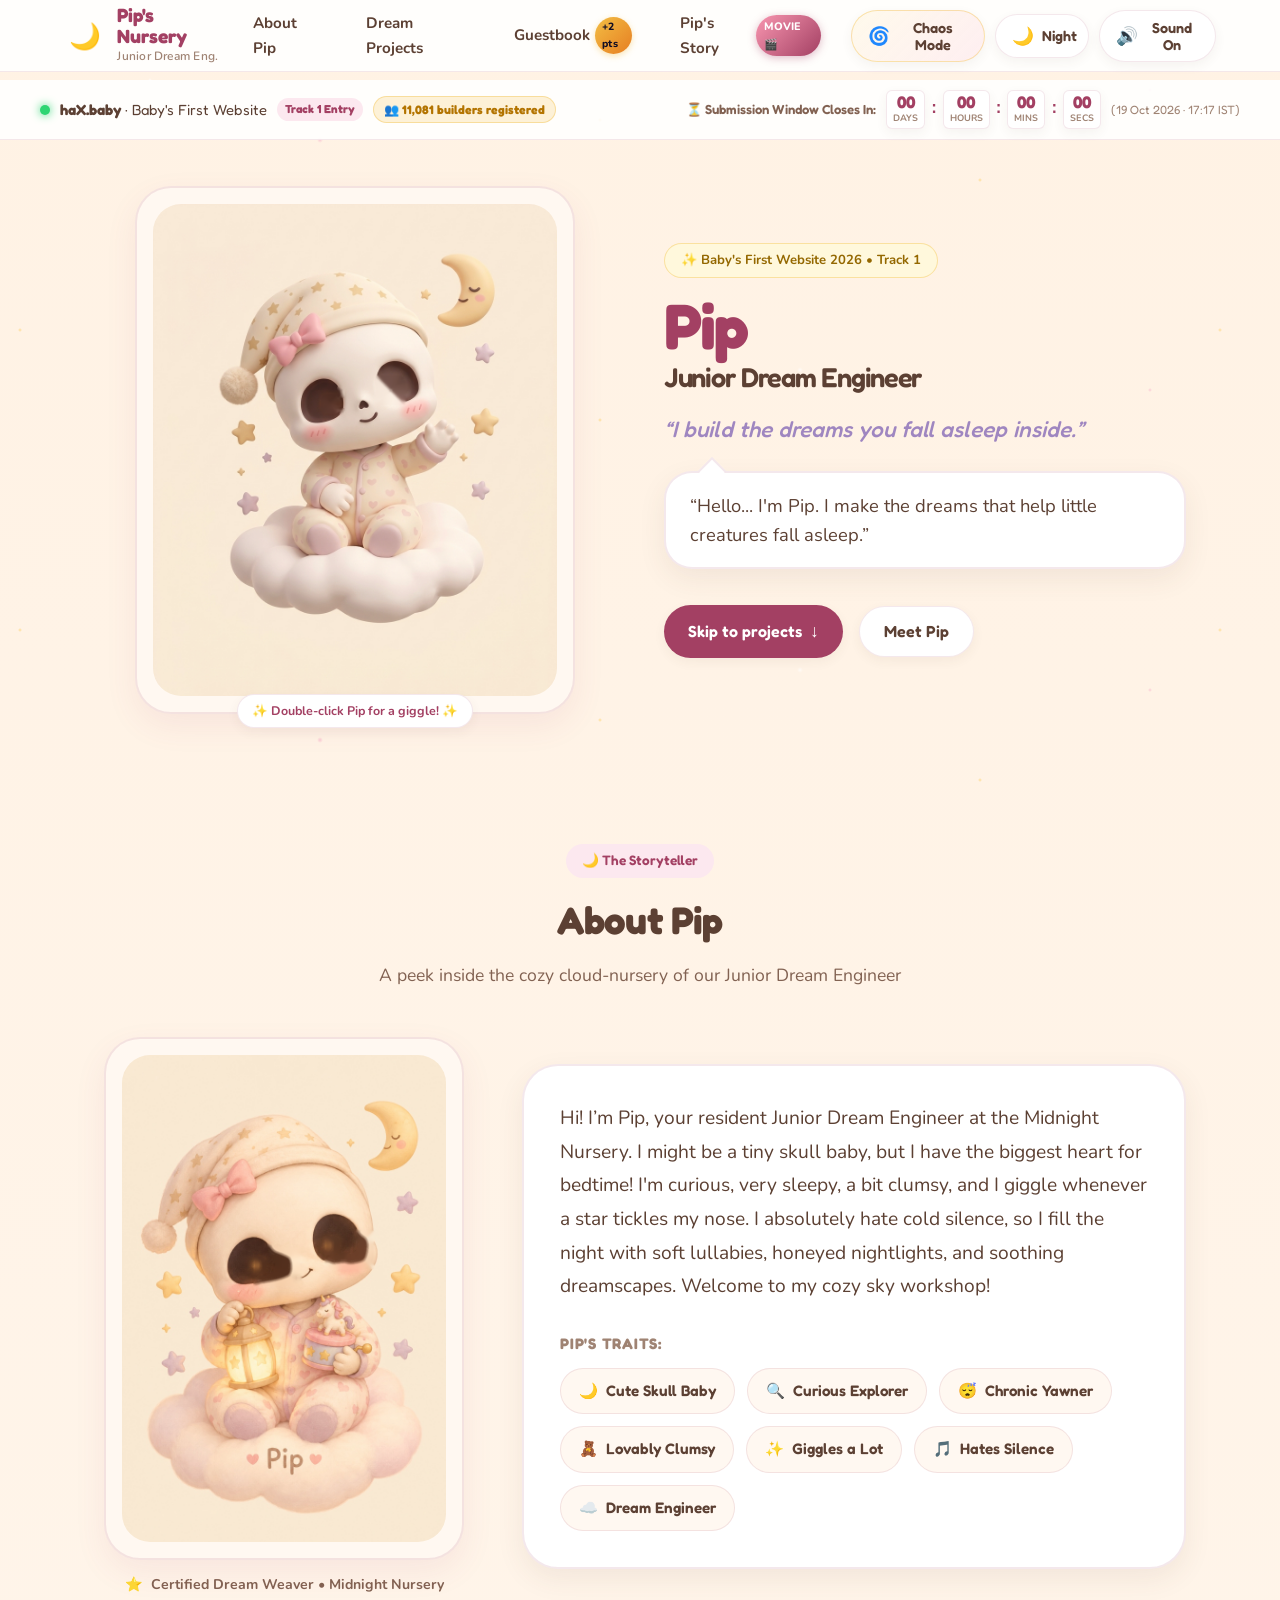
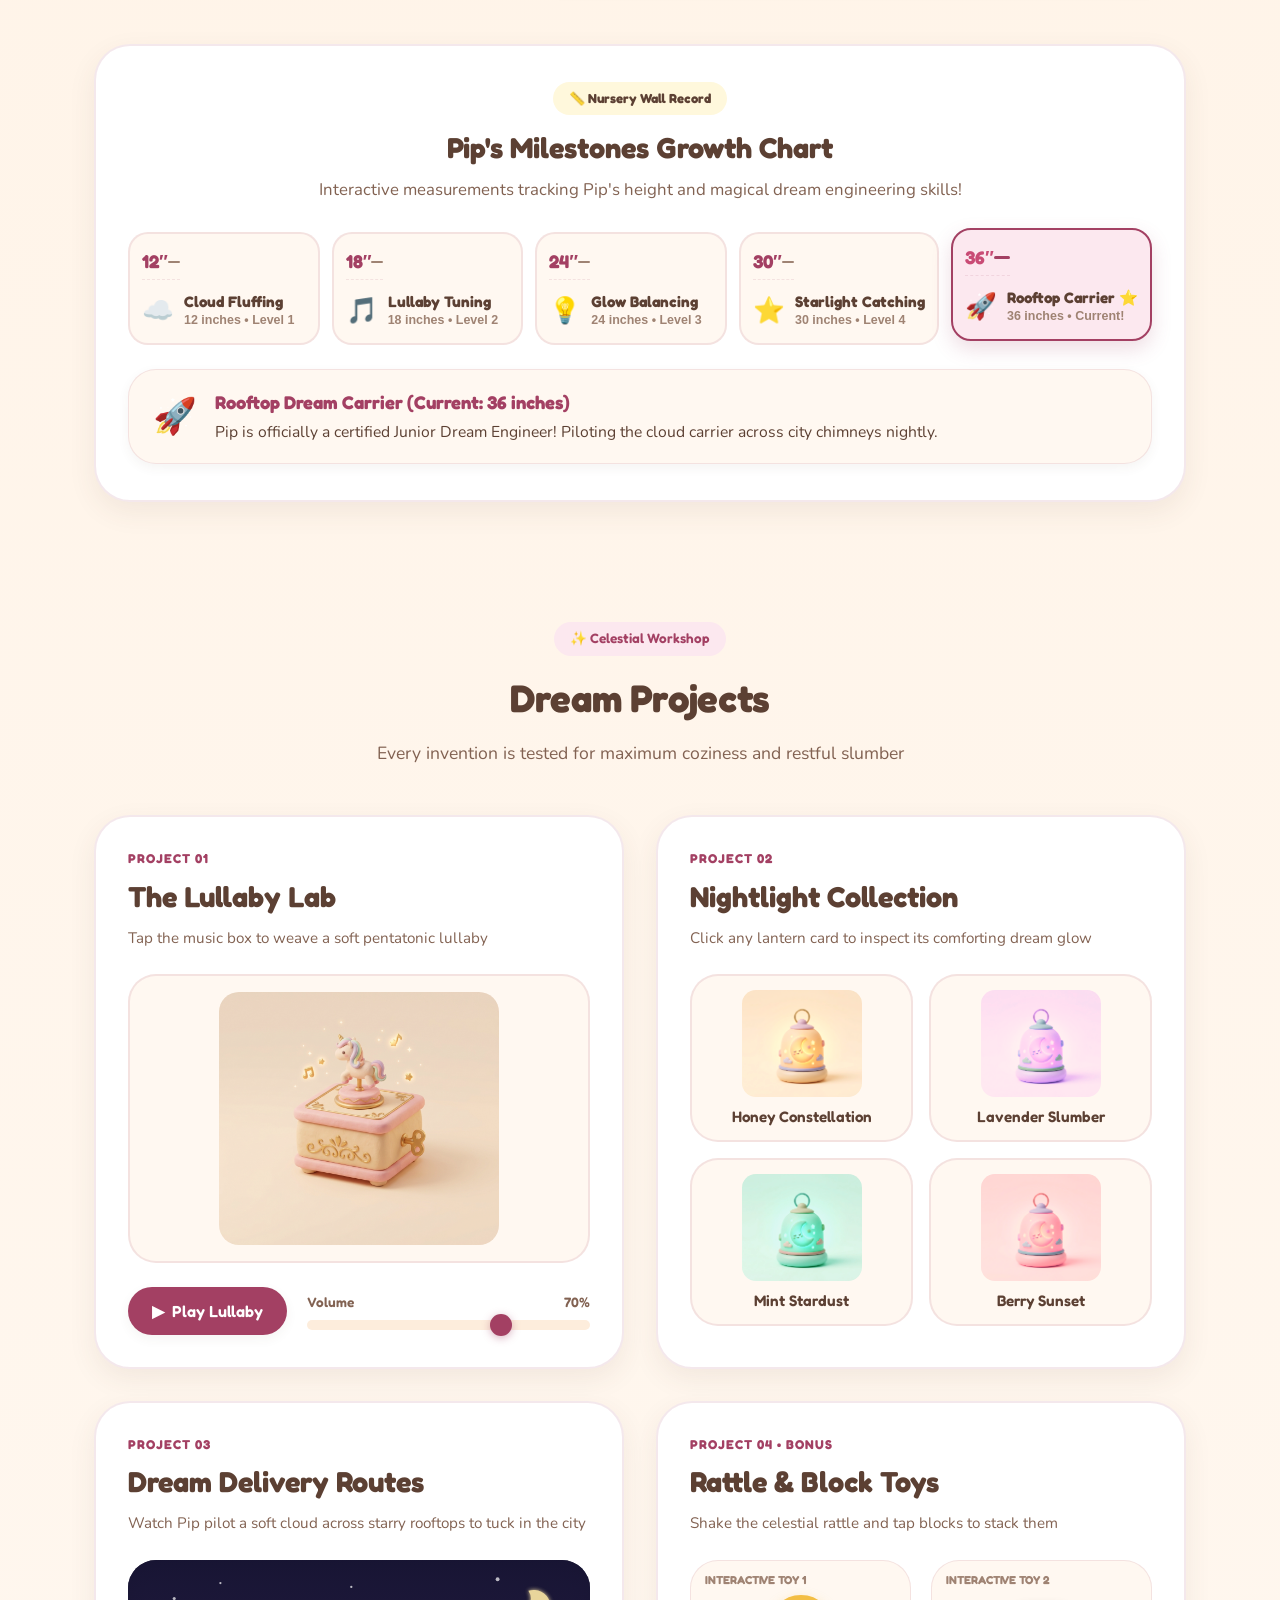
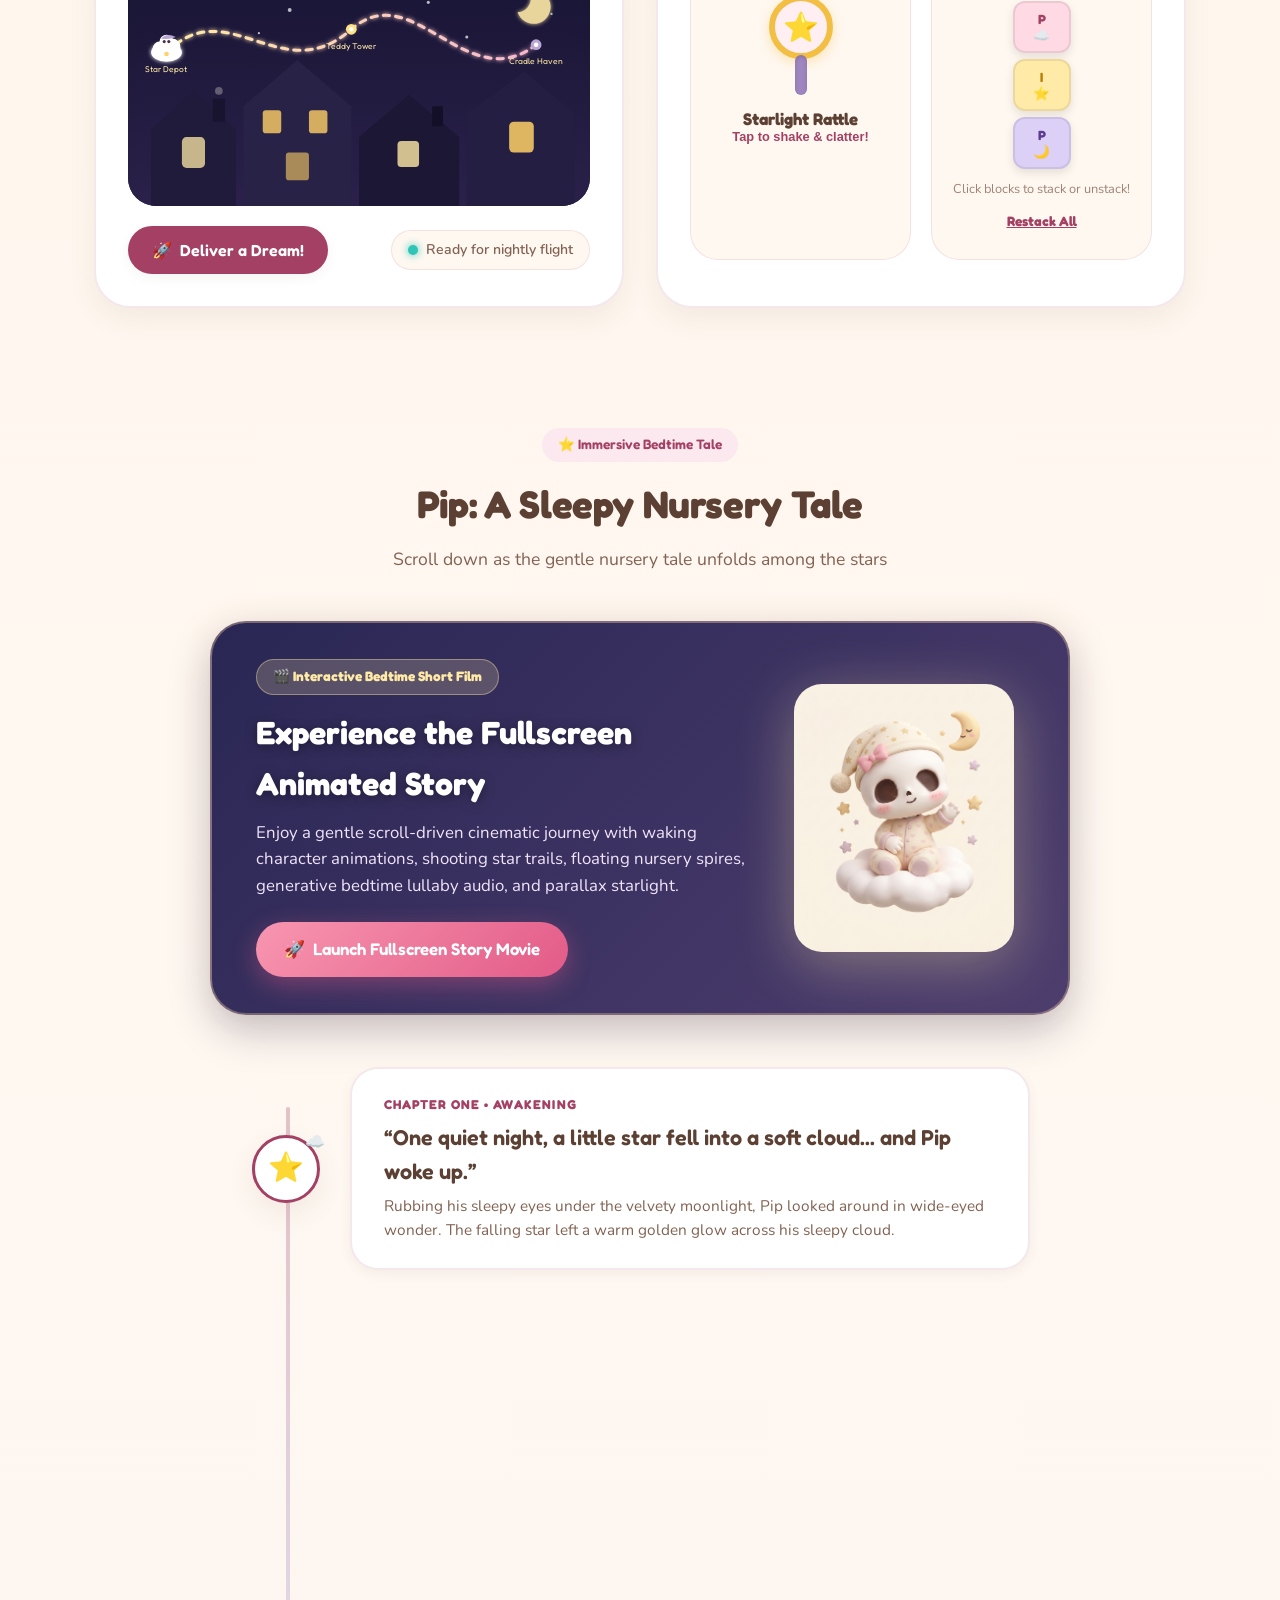
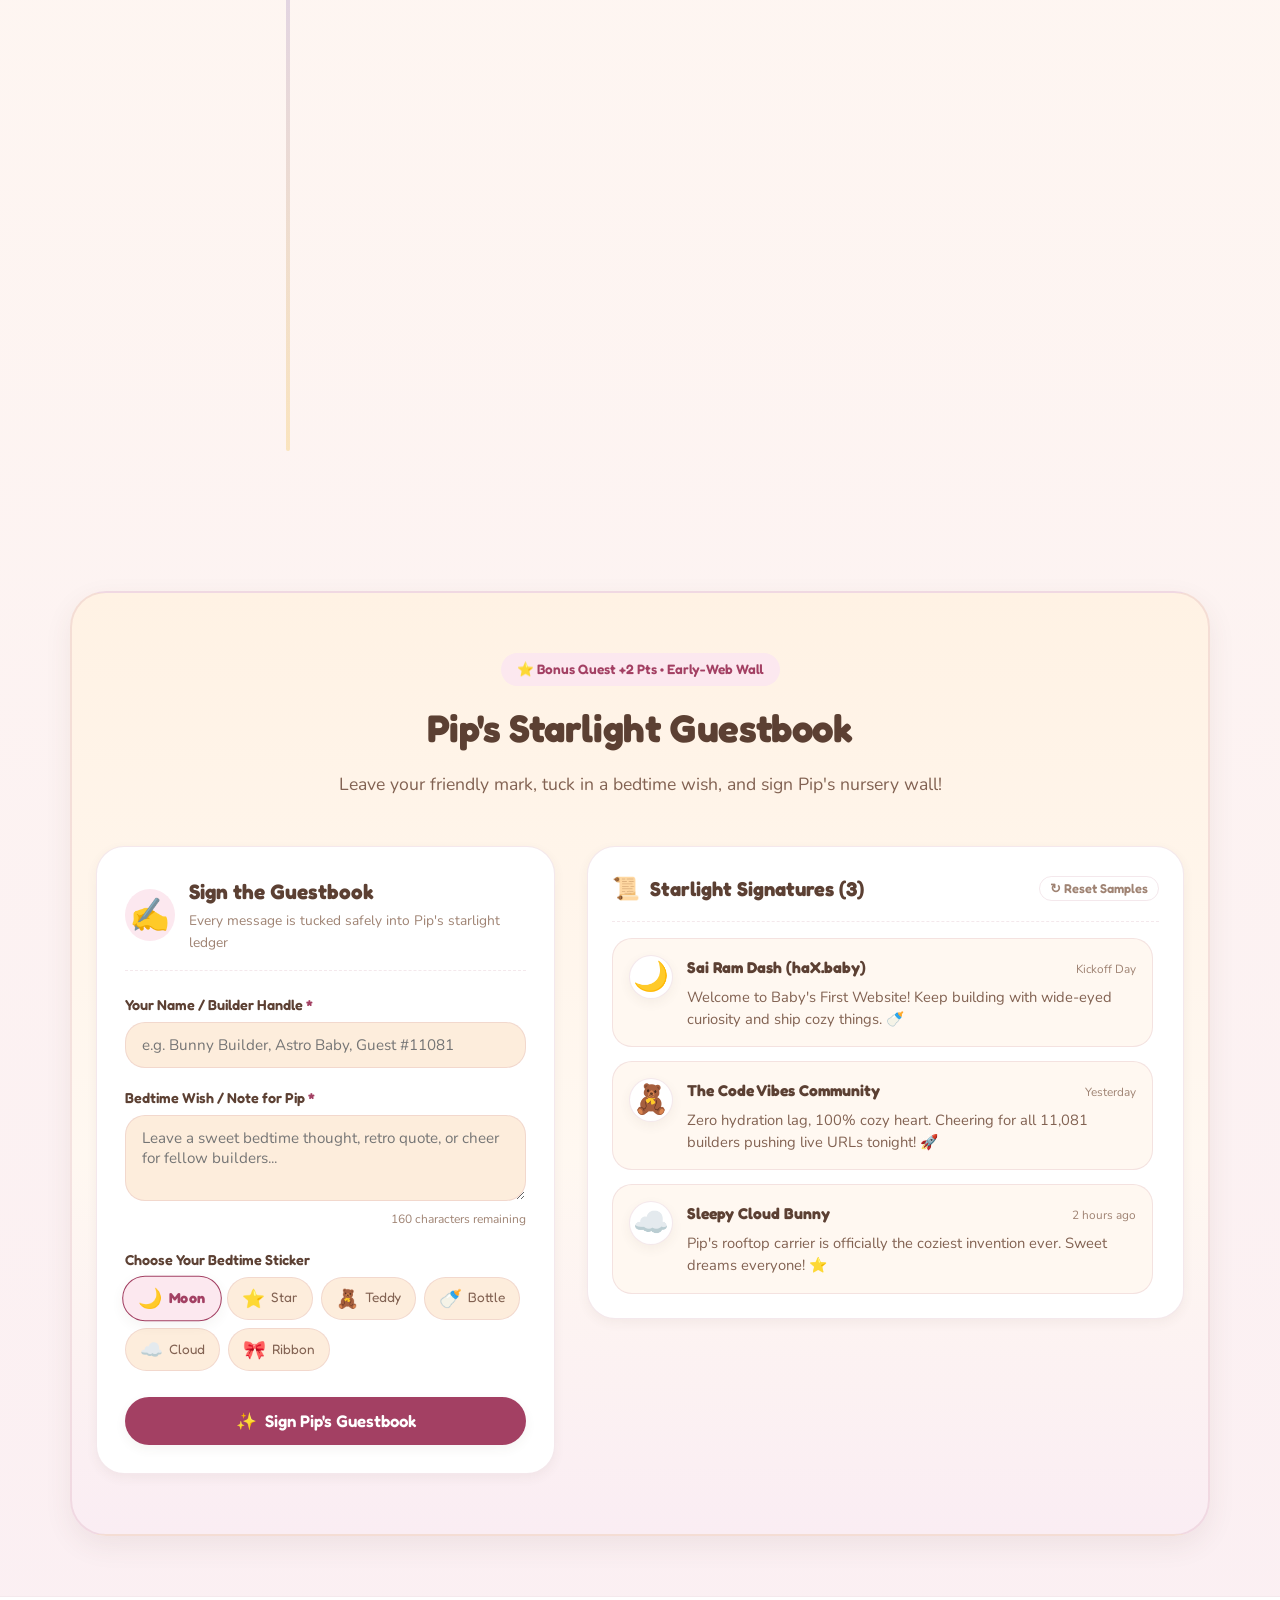
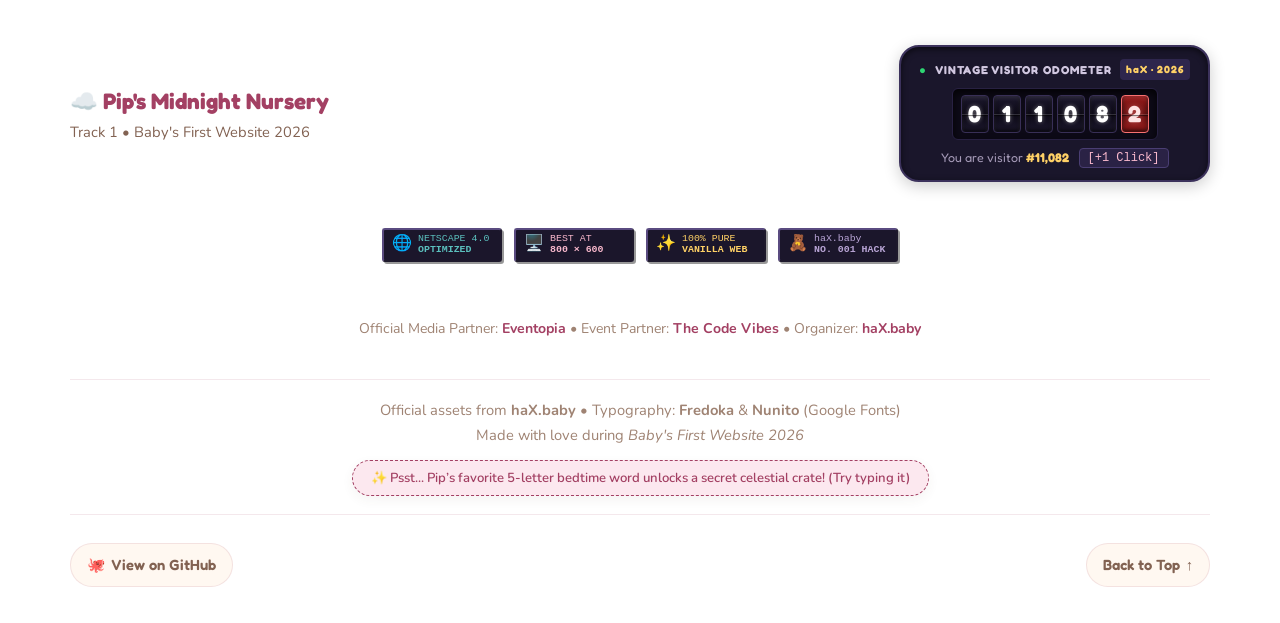
==== index.html @ b7ac62c0 "Initial release of Pip's Midnight Nursery - Track 1 Baby's First Website 2026" ====
<!DOCTYPE html>
<html lang="en">
<head>
  <meta charset="UTF-8" />
  <meta name="viewport" content="width=device-width, initial-scale=1.0" />
  <title>Pip's Midnight Nursery — Track 1 Baby's First Website 2026</title>
  <meta name="description" content="Welcome to Pip's Midnight Nursery! Pip is a cute skull baby Junior Dream Engineer who crafts lullabies, nightlights, and cozy bedtime dreams for little creatures." />
  
  <!-- Google Fonts: Fredoka for headings, Nunito for body -->
  <link rel="preconnect" href="https://fonts.googleapis.com" />
  <link rel="preconnect" href="https://fonts.gstatic.com" crossorigin />
  <link href="https://fonts.googleapis.com/css2?family=Fredoka:wght@400;500;600;700&family=Nunito:wght@400;600;700;800&display=swap" rel="stylesheet" />

  <!-- Main Stylesheet -->
  <link rel="stylesheet" href="style.css" />
</head>
<body class="day-mode">
  <!-- Interactive Sparkle Canvas (Cursor trail & Confetti) -->
  <canvas id="fx-canvas" class="fx-canvas" aria-hidden="true"></canvas>

  <!-- Background Ambient Stars Layer -->
  <div class="ambient-stars" id="ambient-stars" aria-hidden="true"></div>

  <!-- FIXED TOP BAR -->
  <header class="top-nav" id="top-nav">
    <div class="nav-container">
      <!-- Logo with Secret Moon Easter Egg Trigger -->
      <a href="#hero" class="nav-brand" aria-label="Pip's Midnight Nursery, back to top">
        <button type="button" class="secret-moon-btn" id="easter-egg-moon" aria-label="Sleepy crescent moon logo (click me!)" title="Pip's Sleepy Moon">
          🌙
        </button>
        <div class="brand-text-wrap">
          <span class="brand-title">Pip's Nursery</span>
          <span class="brand-badge">Junior Dream Eng.</span>
        </div>
      </a>

      <!-- Navigation Links -->
      <nav class="nav-links" aria-label="Main Navigation">
        <a href="#about" class="nav-link">About Pip</a>
        <a href="#projects" class="nav-link">Dream Projects</a>
        <a href="#guestbook" class="nav-link">Guestbook <span class="nav-bonus-badge">+2 pts</span></a>
        <a href="story.html" class="nav-link story-nav-link" title="Watch Pip's Fullscreen Story Movie">Pip's Story <span class="nav-story-badge">Movie 🎬</span></a>
      </nav>

      <!-- Action Controls -->
      <div class="nav-controls">
        <!-- 90s Retro Chaos Mode Toggle (+5 pts) -->
        <button id="chaos-toggle" class="control-btn chaos-btn" aria-label="Toggle retro chaos mode" title="Toggle 90s Retro Chaos Mode (+5 bonus pts)">
          <span class="control-icon" id="chaos-icon">🌀</span>
          <span class="control-label" id="chaos-label">Chaos Mode</span>
        </button>

        <!-- Day / Night Toggle Button -->
        <button id="theme-toggle" class="control-btn" aria-label="Toggle night mode" title="Switch Day or Night theme">
          <span class="control-icon" id="theme-icon">🌙</span>
          <span class="control-label" id="theme-label">Night</span>
        </button>

        <!-- Sound / Mute Toggle Button -->
        <button id="sound-toggle" class="control-btn" aria-label="Toggle sound and lullaby" title="Turn sound on or mute">
          <span class="control-icon" id="sound-icon">🔊</span>
          <span class="control-label" id="sound-label">Sound On</span>
        </button>
      </div>
    </div>
  </header>

  <main id="main-content">
    <!-- ==============================================
         HACKATHON LIVE BANNER & REAL-TIME COUNTDOWN
         Official Brief: Closes 19 Oct 2026 @ 17:17 IST
         ============================================== -->
    <aside class="hackathon-status-bar" id="hackathon-status-bar" aria-label="Baby's First Website Hackathon Countdown">
      <div class="hackathon-status-inner">
        <div class="hackathon-meta-group">
          <span class="live-pulse-dot" aria-hidden="true"></span>
          <span class="hackathon-event-name"><strong>haX.baby</strong> · Baby's First Website</span>
          <span class="hackathon-track-pill">Track 1 Entry</span>
          <span class="hackathon-stat-badge" title="Official hackathon registration count">
            👥 <strong>11,081</strong> builders registered
          </span>
        </div>

        <div class="hackathon-countdown-group">
          <span class="countdown-heading">⏳ Submission Window Closes In:</span>
          <div class="countdown-timer" id="countdown-timer" aria-live="polite">
            <div class="time-block"><span class="time-num" id="cd-days">00</span><span class="time-lbl">Days</span></div>
            <span class="time-sep">:</span>
            <div class="time-block"><span class="time-num" id="cd-hours">00</span><span class="time-lbl">Hours</span></div>
            <span class="time-sep">:</span>
            <div class="time-block"><span class="time-num" id="cd-mins">00</span><span class="time-lbl">Mins</span></div>
            <span class="time-sep">:</span>
            <div class="time-block"><span class="time-num" id="cd-secs">00</span><span class="time-lbl">Secs</span></div>
          </div>
          <span class="countdown-target">(19 Oct 2026 · 17:17 IST)</span>
        </div>
      </div>
    </aside>

    <!-- Retro Chaos Marquee Ribbon (Activated in Chaos Mode) -->
    <div class="chaos-marquee-strip" id="chaos-marquee-strip" aria-hidden="true">
      <div class="marquee-track">
        <span>★ 90s CHAOS MODE ACTIVATED ★ BABY'S FIRST WEBSITE HACKATHON ★ 11,081 BUILDERS STRONG ★ ZERO DEPENDENCIES ★ BEST VIEWED AT 800x600 IN NETSCAPE NAVIGATOR ★ PIP SAYS: MAKE THE WEB A LITTLE MORE YOU! ★ CLICK CHAOS TO EXIT ★</span>
        <span>★ 90s CHAOS MODE ACTIVATED ★ BABY'S FIRST WEBSITE HACKATHON ★ 11,081 BUILDERS STRONG ★ ZERO DEPENDENCIES ★ BEST VIEWED AT 800x600 IN NETSCAPE NAVIGATOR ★ PIP SAYS: MAKE THE WEB A LITTLE MORE YOU! ★ CLICK CHAOS TO EXIT ★</span>
      </div>
    </div>
    <!-- ==============================================
         1. HERO SECTION
         ============================================== -->
    <section class="section hero-section" id="hero" aria-labelledby="hero-title">
      <div class="hero-container">
        <!-- Pip Floating Cloud Avatar Container -->
        <div class="hero-avatar-wrapper">
          <div class="pip-hero-card" id="pip-hero-card" tabindex="0" role="button" aria-label="Pip on a cloud. Double click for a cute giggle!">
            <div class="pip-glow-aura" aria-hidden="true"></div>
            <!-- Main Hero Image -->
            <img 
              src="assets/pip_avatar_cloud.png" 
              alt="Pip, the cute canon skull baby Junior Dream Engineer wearing a starry nightcap with pink bow, waving atop a fluffy cloud" 
              class="pip-avatar-img" 
              id="pip-avatar-img"
              width="460"
              height="460"
            />
            
            <!-- Double-Click Confetti Hint Tooltip -->
            <div class="pip-hint-badge" aria-hidden="true">✨ Double-click Pip for a giggle! ✨</div>
          </div>
        </div>

        <!-- Hero Text & Narration -->
        <div class="hero-text-content">
          <div class="hero-eyebrow">
            <span class="pill-tag">✨ Baby's First Website 2026 • Track 1</span>
          </div>

          <h1 class="hero-title" id="hero-title">
            Pip
            <span class="hero-subtitle">Junior Dream Engineer</span>
          </h1>

          <p class="hero-tagline">“I build the dreams you fall asleep inside.”</p>

          <!-- Dynamic Speech Bubble (Changes with day/night mode) -->
          <div class="speech-bubble" id="pip-speech-bubble" role="status" aria-live="polite">
            <div class="speech-bubble-tail" aria-hidden="true"></div>
            <p id="pip-speech-text">“Hello... I'm Pip. I make the dreams that help little creatures fall asleep.”</p>
          </div>

          <!-- Quick Navigation Link -->
          <div class="hero-cta-group">
            <a href="#projects" class="btn btn-primary skip-to-projects" id="skip-to-projects-btn">
              <span>Skip to projects</span>
              <span class="btn-arrow" aria-hidden="true">↓</span>
            </a>
            <a href="#about" class="btn btn-secondary">
              <span>Meet Pip</span>
            </a>
          </div>
        </div>
      </div>
    </section>

    <!-- ==============================================
         2. ABOUT PIP SECTION
         ============================================== -->
    <section class="section about-section" id="about" aria-labelledby="about-title">
      <div class="section-header">
        <span class="section-badge">🌙 The Storyteller</span>
        <h2 class="section-title" id="about-title">About Pip</h2>
        <p class="section-subtitle">A peek inside the cozy cloud-nursery of our Junior Dream Engineer</p>
      </div>

      <div class="about-grid">
        <!-- Portrait on the Left -->
        <div class="about-portrait-card">
          <div class="portrait-frame">
            <img 
              src="assets/pip_portrait.png" 
              alt="Official studio character portrait of Pip holding the glowing nightlight lantern and unicorn music box atop a cloud" 
              class="pip-portrait-img" 
              loading="lazy" 
              width="360"
              height="360"
            />
            <div class="portrait-glow" aria-hidden="true"></div>
          </div>
          <div class="portrait-caption">
            <span class="caption-icon">⭐</span>
            <span class="caption-text">Certified Dream Weaver • Midnight Nursery</span>
          </div>
        </div>

        <!-- Bio on the Right (Strictly under 100 words) -->
        <div class="about-bio-card">
          <div class="bio-text-wrap">
            <p class="bio-paragraph">
              Hi! I’m Pip, your resident Junior Dream Engineer at the Midnight Nursery. 
              I might be a tiny skull baby, but I have the biggest heart for bedtime! 
              I'm curious, very sleepy, a bit clumsy, and I giggle whenever a star tickles my nose. 
              I absolutely hate cold silence, so I fill the night with soft lullabies, 
              honeyed nightlights, and soothing dreamscapes. Welcome to my cozy sky workshop!
            </p>
          </div>

          <!-- Personality Chips with soft hover wiggle -->
          <div class="personality-chips-header">
            <span>Pip's Traits:</span>
          </div>
          <div class="personality-chips" role="list" aria-label="Pip's personality traits">
            <div class="personality-chip" role="listitem" tabindex="0">
              <span class="chip-emoji">🌙</span> Cute Skull Baby
            </div>
            <div class="personality-chip" role="listitem" tabindex="0">
              <span class="chip-emoji">🔍</span> Curious Explorer
            </div>
            <div class="personality-chip" role="listitem" tabindex="0">
              <span class="chip-emoji">😴</span> Chronic Yawner
            </div>
            <div class="personality-chip" role="listitem" tabindex="0">
              <span class="chip-emoji">🧸</span> Lovably Clumsy
            </div>
            <div class="personality-chip" role="listitem" tabindex="0">
              <span class="chip-emoji">✨</span> Giggles a Lot
            </div>
            <div class="personality-chip" role="listitem" tabindex="0">
              <span class="chip-emoji">🎵</span> Hates Silence
            </div>
            <div class="personality-chip" role="listitem" tabindex="0">
              <span class="chip-emoji">☁️</span> Dream Engineer
            </div>
          </div>
        </div>
      </div>

      <!-- Pip's Nursery Wall Growth Chart (Canon Showcase Project 6) -->
      <div class="growth-chart-card" id="growth-chart-card">
        <div class="growth-card-header">
          <span class="growth-badge">📏 Nursery Wall Record</span>
          <h3 class="growth-title">Pip's Milestones Growth Chart</h3>
          <p class="growth-subtitle">Interactive measurements tracking Pip's height and magical dream engineering skills!</p>
        </div>

        <div class="growth-ruler-container">
          <div class="growth-ruler-track" role="list" aria-label="Pip's height milestones">
            <!-- 12 in Milestone -->
            <button type="button" class="growth-milestone-btn" data-inch="12" data-icon="☁️" data-title="Cloud Fluffing 101 (12 inches)" data-desc="Learned how to knead evening stratus clouds into ultra-soft sleeping cushions without falling through." aria-label="12 inches milestone: Cloud Fluffing 101">
              <div class="milestone-notch">
                <span class="notch-mark">12″</span>
                <span class="notch-tick"></span>
              </div>
              <div class="milestone-content">
                <span class="milestone-icon">☁️</span>
                <div class="milestone-info">
                  <strong class="milestone-title">Cloud Fluffing</strong>
                  <span class="milestone-meta">12 inches • Level 1</span>
                </div>
              </div>
            </button>

            <!-- 18 in Milestone -->
            <button type="button" class="growth-milestone-btn" data-inch="18" data-icon="🎵" data-title="Lullaby Pitch Tuning (18 inches)" data-desc="Calibrated the pentatonic music box to soothe crying baby ghosts in under two minutes." aria-label="18 inches milestone: Lullaby Pitch Tuning">
              <div class="milestone-notch">
                <span class="notch-mark">18″</span>
                <span class="notch-tick"></span>
              </div>
              <div class="milestone-content">
                <span class="milestone-icon">🎵</span>
                <div class="milestone-info">
                  <strong class="milestone-title">Lullaby Tuning</strong>
                  <span class="milestone-meta">18 inches • Level 2</span>
                </div>
              </div>
            </button>

            <!-- 24 in Milestone -->
            <button type="button" class="growth-milestone-btn" data-inch="24" data-icon="💡" data-title="Porcelain Glow Balancing (24 inches)" data-desc="Formulated the soft 2700K amber moon-glow that wards off scary shadows while keeping eyelids heavy." aria-label="24 inches milestone: Porcelain Glow Balancing">
              <div class="milestone-notch">
                <span class="notch-mark">24″</span>
                <span class="notch-tick"></span>
              </div>
              <div class="milestone-content">
                <span class="milestone-icon">💡</span>
                <div class="milestone-info">
                  <strong class="milestone-title">Glow Balancing</strong>
                  <span class="milestone-meta">24 inches • Level 3</span>
                </div>
              </div>
            </button>

            <!-- 30 in Milestone -->
            <button type="button" class="growth-milestone-btn" data-inch="30" data-icon="⭐" data-title="Starlight Catching (30 inches)" data-desc="Mastered gently plucking drifting fallen stars from rooftops with a tiny fleece mitten." aria-label="30 inches milestone: Starlight Catching">
              <div class="milestone-notch">
                <span class="notch-mark">30″</span>
                <span class="notch-tick"></span>
              </div>
              <div class="milestone-content">
                <span class="milestone-icon">⭐</span>
                <div class="milestone-info">
                  <strong class="milestone-title">Starlight Catching</strong>
                  <span class="milestone-meta">30 inches • Level 4</span>
                </div>
              </div>
            </button>

            <!-- 36 in Milestone (Current Height) -->
            <button type="button" class="growth-milestone-btn active" data-inch="36" data-icon="🚀" data-title="Rooftop Dream Carrier (Current: 36 inches)" data-desc="Pip is officially a certified Junior Dream Engineer! Piloting the cloud carrier across city chimneys nightly." aria-label="36 inches milestone: Rooftop Dream Carrier (Current)">
              <div class="milestone-notch">
                <span class="notch-mark current">36″</span>
                <span class="notch-tick current"></span>
              </div>
              <div class="milestone-content current-content">
                <span class="milestone-icon">🚀</span>
                <div class="milestone-info">
                  <strong class="milestone-title">Rooftop Carrier ⭐</strong>
                  <span class="milestone-meta">36 inches • Current!</span>
                </div>
              </div>
            </button>
          </div>

          <!-- Dynamic Milestone Detail Bubble -->
          <div class="growth-detail-bubble" id="growth-detail-bubble" role="status" aria-live="polite">
            <span class="detail-icon" id="growth-detail-icon">🚀</span>
            <div class="detail-text-wrap">
              <h4 id="growth-detail-title">Rooftop Dream Carrier (Current: 36 inches)</h4>
              <p id="growth-detail-desc">Pip is officially a certified Junior Dream Engineer! Piloting the cloud carrier across city chimneys nightly.</p>
            </div>
          </div>
        </div>
      </div>
    </section>

    <!-- ==============================================
         3. PROJECTS SECTION (3 Required + 1 Bonus)
         ============================================== -->
    <section class="section projects-section" id="projects" aria-labelledby="projects-title">
      <div class="section-header">
        <span class="section-badge">✨ Celestial Workshop</span>
        <h2 class="section-title" id="projects-title">Dream Projects</h2>
        <p class="section-subtitle">Every invention is tested for maximum coziness and restful slumber</p>
      </div>

      <div class="projects-grid">
        <!-- PROJECT A: The Lullaby Lab -->
        <article class="project-card lullaby-card" id="project-lullaby">
          <div class="project-card-header">
            <span class="project-number">Project 01</span>
            <h3 class="project-card-title">The Lullaby Lab</h3>
            <p class="project-hint">Tap the music box to weave a soft pentatonic lullaby</p>
          </div>

          <!-- Lullaby Box Interactive Container -->
          <div class="lullaby-interactive-box" id="lullaby-interactive-box" tabindex="0" role="button" aria-label="Tap to play or pause the soft generative lullaby">
            <div class="lullaby-image-wrap">
              <img 
                src="assets/pip_lullaby_box.png" 
                alt="Pip's pastel lullaby music box featuring a miniature pastel unicorn on top, golden notes, and wind-up key" 
                class="lullaby-box-img" 
                loading="lazy" 
                width="340"
                height="340"
              />
              <div class="lullaby-pulse-ring" id="lullaby-pulse-ring" aria-hidden="true"></div>
            </div>
            <!-- Floating Music Notes Container -->
            <div class="music-notes-container" id="music-notes-container" aria-hidden="true"></div>
          </div>

          <!-- Controls Bar -->
          <div class="lullaby-controls">
            <button id="lullaby-toggle-btn" class="btn btn-primary lullaby-btn" aria-label="Play lullaby">
              <span class="btn-icon" id="lullaby-btn-icon">▶</span>
              <span id="lullaby-btn-text">Play Lullaby</span>
            </button>

            <!-- Volume Slider -->
            <div class="volume-slider-wrap">
              <label for="lullaby-volume-slider" class="volume-label">
                <span>Volume</span>
                <span id="lullaby-volume-display">70%</span>
              </label>
              <input 
                type="range" 
                id="lullaby-volume-slider" 
                class="custom-slider" 
                min="0" 
                max="1" 
                step="0.05" 
                value="0.7" 
                aria-label="Lullaby volume slider" 
              />
            </div>
          </div>
        </article>

        <!-- PROJECT B: Nightlight Collection -->
        <article class="project-card nightlight-card" id="project-nightlights">
          <div class="project-card-header">
            <span class="project-number">Project 02</span>
            <h3 class="project-card-title">Nightlight Collection</h3>
            <p class="project-hint">Click any lantern card to inspect its comforting dream glow</p>
          </div>

          <!-- 4 Lantern Variations -->
          <div class="lanterns-grid" role="list" aria-label="Four nightlight lantern color variants">
            <!-- Lantern 1: Honey Constellation -->
            <button 
              type="button" 
              class="lantern-item-btn lantern-honey" 
              data-name="Honey Constellation" 
              data-desc="Brimming with sweet stardust warmth, this golden lantern keeps nighttime shadows soft and friendly with pure honeyed tranquility."
              data-mood="Warm Golden Amber • Comforting & Safe"
              data-filter="honey"
              aria-label="Inspect Honey Constellation lantern"
            >
              <div class="lantern-img-frame">
                <img 
                  src="assets/pip_dream_lantern.png" 
                  alt="Honey Constellation glowing bedside nightlight lantern" 
                  class="lantern-preview-img filter-honey" 
                  loading="lazy" 
                  width="180" 
                  height="180" 
                />
              </div>
              <span class="lantern-name">Honey Constellation</span>
            </button>

            <!-- Lantern 2: Lavender Slumber -->
            <button 
              type="button" 
              class="lantern-item-btn lantern-lavender" 
              data-name="Lavender Slumber" 
              data-desc="Infused with twilight lavender petals and velvet night mist. Scientifically formulated by Pip for deep, peaceful REM dream cycles."
              data-mood="Twilight Violet • Deep Sleep & Tranquil Rest"
              data-filter="lavender"
              aria-label="Inspect Lavender Slumber lantern"
            >
              <div class="lantern-img-frame">
                <img 
                  src="assets/pip_dream_lantern.png" 
                  alt="Lavender Slumber glowing bedside nightlight lantern" 
                  class="lantern-preview-img filter-lavender" 
                  loading="lazy" 
                  width="180" 
                  height="180" 
                />
              </div>
              <span class="lantern-name">Lavender Slumber</span>
            </button>

            <!-- Lantern 3: Mint Stardust -->
            <button 
              type="button" 
              class="lantern-item-btn lantern-mint" 
              data-name="Mint Stardust" 
              data-desc="Gently cooling aurora starlight that eases restless minds, quietens spinning bedtime thoughts, and cools warm foreheads."
              data-mood="Calming Aurora Mint • Eases Busy Minds"
              data-filter="mint"
              aria-label="Inspect Mint Stardust lantern"
            >
              <div class="lantern-img-frame">
                <img 
                  src="assets/pip_dream_lantern.png" 
                  alt="Mint Stardust glowing bedside nightlight lantern" 
                  class="lantern-preview-img filter-mint" 
                  loading="lazy" 
                  width="180" 
                  height="180" 
                />
              </div>
              <span class="lantern-name">Mint Stardust</span>
            </button>

            <!-- Lantern 4: Berry Sunset -->
            <button 
              type="button" 
              class="lantern-item-btn lantern-berry" 
              data-name="Berry Sunset" 
              data-desc="A soothing dusk glow reminiscent of raspberry twilight skies, wrapping bedtime creatures in a warm, protective bedtime hug."
              data-mood="Raspberry Twilight • Cozy Protective Aura"
              data-filter="berry"
              aria-label="Inspect Berry Sunset lantern"
            >
              <div class="lantern-img-frame">
                <img 
                  src="assets/pip_dream_lantern.png" 
                  alt="Berry Sunset glowing bedside nightlight lantern" 
                  class="lantern-preview-img filter-berry" 
                  loading="lazy" 
                  width="180" 
                  height="180" 
                />
              </div>
              <span class="lantern-name">Berry Sunset</span>
            </button>
          </div>
        </article>

        <!-- PROJECT C: Dream Delivery Routes -->
        <article class="project-card routes-card" id="project-routes">
          <div class="project-card-header">
            <span class="project-number">Project 03</span>
            <h3 class="project-card-title">Dream Delivery Routes</h3>
            <p class="project-hint">Watch Pip pilot a soft cloud across starry rooftops to tuck in the city</p>
          </div>

          <!-- Illustrated Rooftop SVG Map -->
          <div class="rooftop-map-container" id="rooftop-map-container">
            <svg 
              class="rooftop-svg" 
              viewBox="0 0 600 320" 
              preserveAspectRatio="xMidYMid meet" 
              aria-label="Illustrated nighttime rooftop map showing Pip's cloud flight route" 
              role="img"
            >
              <defs>
                <linearGradient id="skyGrad" x1="0%" y1="0%" x2="0%" y2="100%">
                  <stop offset="0%" stop-color="#181534" stop-opacity="0.8" />
                  <stop offset="100%" stop-color="#2d224d" stop-opacity="0.9" />
                </linearGradient>

                <linearGradient id="cloudGlow" x1="0%" y1="0%" x2="100%" y2="0%">
                  <stop offset="0%" stop-color="#ffeaa7" />
                  <stop offset="100%" stop-color="#f8b8cc" />
                </linearGradient>

                <filter id="glowFilter" x="-20%" y="-20%" width="140%" height="140%">
                  <feGaussianBlur stdDeviation="3" result="blur" />
                  <feComposite in="SourceGraphic" in2="blur" operator="over" />
                </filter>
              </defs>

              <!-- Starry Map Sky -->
              <rect width="600" height="320" rx="20" fill="url(#skyGrad)" class="svg-sky-bg" />

              <!-- Distant Stars & Constellations -->
              <g class="svg-stars" fill="#ffffff" opacity="0.7">
                <circle cx="60" cy="50" r="2" />
                <circle cx="120" cy="30" r="1.5" />
                <circle cx="210" cy="65" r="2.5" />
                <circle cx="290" cy="35" r="1.5" />
                <circle cx="390" cy="55" r="2" />
                <circle cx="480" cy="25" r="2.5" />
                <circle cx="550" cy="70" r="1.5" />
                <circle cx="170" cy="95" r="1.5" />
                <circle cx="440" cy="100" r="2" />
              </g>

              <!-- Moon in SVG -->
              <path d="M 520 40 A 22 22 0 1 1 506 68 A 18 18 0 0 0 520 40 Z" fill="#ffeaa7" filter="url(#glowFilter)" opacity="0.9" />

              <!-- Rooftops Silhouette -->
              <!-- House 1 -->
              <polygon points="30,320 30,220 85,170 140,220 140,320" fill="#201b3b" />
              <rect x="70" y="230" width="30" height="40" rx="6" fill="#ffeaa7" opacity="0.75" class="cozy-window" />
              <!-- Chimney 1 -->
              <rect x="110" y="180" width="16" height="30" fill="#18132f" />
              <circle cx="118" cy="170" r="5" fill="#fbf4e8" opacity="0.3" class="chimney-puff" />

              <!-- House 2 (Tall apartment) -->
              <polygon points="150,320 150,190 220,130 290,190 290,320" fill="#282247" />
              <rect x="175" y="195" width="24" height="30" rx="4" fill="#ffd166" opacity="0.8" class="cozy-window" />
              <rect x="235" y="195" width="24" height="30" rx="4" fill="#ffd166" opacity="0.8" class="cozy-window" />
              <rect x="205" y="250" width="30" height="36" rx="4" fill="#ffd166" opacity="0.6" class="cozy-window" />

              <!-- House 3 (Cottage) -->
              <polygon points="300,320 300,230 365,175 430,230 430,320" fill="#1c1735" />
              <rect x="350" y="235" width="28" height="34" rx="5" fill="#ffeaa7" opacity="0.8" class="cozy-window" />
              <rect x="395" y="190" width="14" height="26" fill="#140f28" />

              <!-- House 4 -->
              <polygon points="440,320 440,200 515,145 580,200 580,320" fill="#241e42" />
              <rect x="495" y="210" width="32" height="40" rx="6" fill="#ffd166" opacity="0.85" class="cozy-window" />

              <!-- Glowing Dashed Delivery Path -->
              <path 
                id="dream-flight-path" 
                class="dream-flight-path" 
                d="M 50 120 C 130 40, 200 170, 290 90 C 370 20, 440 180, 530 110" 
                fill="none" 
                stroke="url(#cloudGlow)" 
                stroke-width="4" 
                stroke-dasharray="8 8" 
                stroke-linecap="round"
                filter="url(#glowFilter)"
              />

              <!-- Waypoint Stations -->
              <g class="route-stations" fill="#ffffff">
                <!-- Station 1 -->
                <circle cx="50" cy="120" r="7" fill="#f8b8cc" />
                <circle cx="50" cy="120" r="3" fill="#ffffff" />
                <text x="50" y="145" text-anchor="middle" font-size="11" fill="#ffeaa7" font-family="'Fredoka', sans-serif">Star Depot</text>

                <!-- Station 2 -->
                <circle cx="290" cy="90" r="7" fill="#ffe082" />
                <circle cx="290" cy="90" r="3" fill="#ffffff" />
                <text x="290" y="115" text-anchor="middle" font-size="11" fill="#ffeaa7" font-family="'Fredoka', sans-serif">Teddy Tower</text>

                <!-- Station 3 -->
                <circle cx="530" cy="110" r="7" fill="#b9a5d6" />
                <circle cx="530" cy="110" r="3" fill="#ffffff" />
                <text x="530" y="135" text-anchor="middle" font-size="11" fill="#ffeaa7" font-family="'Fredoka', sans-serif">Cradle Haven</text>
              </g>

              <!-- Animated Pip Cloud Marker Carrier -->
              <g id="pip-cloud-carrier" class="pip-cloud-carrier" transform="translate(50, 120)">
                <!-- Little dream cloud -->
                <ellipse cx="0" cy="0" rx="20" ry="12" fill="#ffffff" filter="url(#glowFilter)" />
                <circle cx="-9" cy="-5" r="9" fill="#ffffff" />
                <circle cx="7" cy="-7" r="11" fill="#ffffff" />
                <!-- Mini Pip Chibi Head -->
                <circle cx="0" cy="-14" r="9" fill="#fffdfa" />
                <circle cx="-3" cy="-14" r="2" fill="#44334a" />
                <circle cx="3" cy="-14" r="2" fill="#44334a" />
                <!-- Mini Pajama Cap -->
                <path d="M -7 -18 Q 0 -26 12 -20 Q 3 -16 -7 -18 Z" fill="#b9a5d6" />
                <!-- Sparkling Delivery Dream Spark -->
                <circle cx="0" cy="2" r="3" fill="#ffd166" class="carrier-spark" />
              </g>
            </svg>
          </div>

          <!-- Delivery Controls & Status -->
          <div class="routes-actions-bar">
            <button id="deliver-dream-btn" class="btn btn-primary deliver-btn" aria-label="Dispatch Pip along the dream route">
              <span class="btn-icon">🚀</span>
              <span id="deliver-btn-label">Deliver a Dream!</span>
            </button>
            <div class="delivery-status-pill" role="status">
              <span class="status-dot"></span>
              <span id="delivery-status-text">Ready for nightly flight</span>
            </div>
          </div>
        </article>

        <!-- PROJECT D (BONUS): Rattle & Block Toys -->
        <article class="project-card toys-card" id="project-toys">
          <div class="project-card-header">
            <span class="project-number">Project 04 • Bonus</span>
            <h3 class="project-card-title">Rattle & Block Toys</h3>
            <p class="project-hint">Shake the celestial rattle and tap blocks to stack them</p>
          </div>

          <div class="toys-workbench">
            <!-- Celestial Rattle Toy -->
            <div class="toy-panel rattle-panel">
              <span class="toy-badge">Interactive Toy 1</span>
              <button type="button" id="celestial-rattle" class="rattle-toy-btn" aria-label="Shake Pip's celestial star rattle">
                <div class="rattle-illustration-wrap" id="rattle-visual-wrap">
                  <div class="rattle-ring">
                    <span class="rattle-star">⭐</span>
                  </div>
                  <div class="rattle-handle"></div>
                </div>
                <div class="toy-meta">
                  <strong class="toy-title">Starlight Rattle</strong>
                  <span class="toy-action-cue">Tap to shake & clatter!</span>
                </div>
              </button>
            </div>

            <!-- 3 Stackable Dream Blocks -->
            <div class="toy-panel blocks-panel">
              <span class="toy-badge">Interactive Toy 2</span>
              <div class="blocks-stack-stage" id="blocks-stage" role="region" aria-label="Stackable blocks play stage">
                <!-- Block 3 (Top) -->
                <button type="button" class="dream-block block-top" id="block-3" data-block-id="3" aria-label="Block P, tap to move">
                  <span class="block-letter">P</span>
                  <span class="block-icon">🌙</span>
                </button>
                <!-- Block 2 (Middle) -->
                <button type="button" class="dream-block block-mid" id="block-2" data-block-id="2" aria-label="Block I, tap to move">
                  <span class="block-letter">I</span>
                  <span class="block-icon">⭐</span>
                </button>
                <!-- Block 1 (Base) -->
                <button type="button" class="dream-block block-base" id="block-1" data-block-id="1" aria-label="Block P, tap to move">
                  <span class="block-letter">P</span>
                  <span class="block-icon">☁️</span>
                </button>
              </div>
              <div class="blocks-footer-info">
                <span id="blocks-status-text">Click blocks to stack or unstack!</span>
                <button type="button" id="reset-blocks-btn" class="text-link-btn" aria-label="Restack blocks into a tower">Restack All</button>
              </div>
            </div>
          </div>
        </article>
      </div>
    </section>

    <!-- ==============================================
         4. PIP'S STORY: CINEMATIC BEDTIME TALE
         ============================================== -->
    <section class="section story-section" id="story" aria-labelledby="story-title">
      <div class="section-header">
        <span class="section-badge">⭐ Immersive Bedtime Tale</span>
        <h2 class="section-title" id="story-title">Pip: A Sleepy Nursery Tale</h2>
        <p class="section-subtitle">Scroll down as the gentle nursery tale unfolds among the stars</p>
      </div>

      <!-- Dedicated Cinema Experience Callout Banner -->
      <div class="story-cinema-banner">
        <div class="cinema-banner-content">
          <div class="cinema-badge">🎬 Interactive Bedtime Short Film</div>
          <h3 class="cinema-title">Experience the Fullscreen Animated Story</h3>
          <p class="cinema-desc">
            Enjoy a gentle scroll-driven cinematic journey with waking character animations, 
            shooting star trails, floating nursery spires, generative bedtime lullaby audio, and parallax starlight.
          </p>
          <div class="cinema-cta-wrap">
            <a href="story.html" class="btn btn-primary cinema-launch-btn">
              <span class="btn-icon">🚀</span>
              <span>Launch Fullscreen Story Movie</span>
            </a>
          </div>
        </div>
        <div class="cinema-illustration-preview">
          <img 
            src="assets/pip_avatar_cloud.png" 
            alt="Pip floating peacefully on a cloud waving" 
            class="cinema-preview-img"
            width="220"
            height="260"
          />
        </div>
      </div>

      <!-- In-Page Scroll Story Timeline (4 Detailed Chapters) -->
      <div class="story-timeline" id="story-timeline">
        <!-- Chapter 1 -->
        <article class="story-scene" data-scene="1">
          <div class="scene-visual-frame">
            <div class="scene-icon-wrap icon-starfall">
              <span class="scene-emoji">⭐</span>
              <span class="scene-cloud-deco deco-1">☁️</span>
            </div>
          </div>
          <div class="scene-card">
            <span class="scene-counter">Chapter One • Awakening</span>
            <p class="scene-quote">
              “One quiet night, a little star fell into a soft cloud... and Pip woke up.”
            </p>
            <p class="scene-narrative-sub">
              Rubbing his sleepy eyes under the velvety moonlight, Pip looked around in wide-eyed wonder. 
              The falling star left a warm golden glow across his sleepy cloud.
            </p>
          </div>
        </article>

        <!-- Chapter 2 -->
        <article class="story-scene" data-scene="2">
          <div class="scene-visual-frame">
            <div class="scene-icon-wrap icon-nursery">
              <span class="scene-emoji">🏰</span>
              <span class="scene-cloud-deco deco-2">☁️</span>
            </div>
          </div>
          <div class="scene-card">
            <span class="scene-counter">Chapter Two • The Sanctuary</span>
            <p class="scene-quote">
              “Pip discovered a hidden nursery floating above the city, where dreams are made.”
            </p>
            <p class="scene-narrative-sub">
              Far above the twinkling city skyline, a majestic cloud sanctuary appeared with glowing porcelain windows, 
              where sleepy creatures yawned and waited for sweet bedtime dreams.
            </p>
          </div>
        </article>

        <!-- Chapter 3 -->
        <article class="story-scene" data-scene="3">
          <div class="scene-visual-frame">
            <div class="scene-icon-wrap icon-crafting">
              <span class="scene-emoji">🎶</span>
              <span class="scene-cloud-deco deco-3">✨</span>
            </div>
          </div>
          <div class="scene-card">
            <span class="scene-counter">Chapter Three • Dream Crafting</span>
            <p class="scene-quote">
              “Now Pip designs lullabies, nightlights, and bedtime stories for every little creature.”
            </p>
            <p class="scene-narrative-sub">
              With tiny hands and a caring heart, Pip crafts comforting pentatonic melodies, gentle glowing porcelain lanterns, 
              and magical bedtime storybooks watched over by adoring bunny and owl friends.
            </p>
          </div>
        </article>

        <!-- Chapter 4 -->
        <article class="story-scene" data-scene="4">
          <div class="scene-visual-frame">
            <div class="scene-icon-wrap icon-heart">
              <span class="scene-emoji">💖</span>
              <span class="scene-cloud-deco deco-4">🌙</span>
            </div>
          </div>
          <div class="scene-card highlight-scene">
            <span class="scene-counter">Chapter Four • Sweet Dreams</span>
            <p class="scene-quote">
              “Pip's biggest dream? To make sure no one falls asleep scared.”
            </p>
            <div class="scene-finale-box">
              <strong class="scene-sweet-dreams">Sweet dreams… from Pip 💖🌙</strong>
              <p class="scene-sweet-sub">Floating high above, tucking every soul in with cozy starlight.</p>
              <div class="scene-finale-actions">
                <a href="story.html" class="btn btn-secondary btn-sm">
                  <span>Open Fullscreen Story Mode 🎬</span>
                </a>
              </div>
            </div>
          </div>
        </article>
      </div>
    </section>

    <!-- ==============================================
         5. LIVE GUESTBOOK (Side Quest Bonus: +2 Pts)
         ============================================== -->
    <section class="section guestbook-section" id="guestbook" aria-labelledby="guestbook-title">
      <div class="section-header">
        <span class="section-badge">⭐ Bonus Quest +2 Pts • Early-Web Wall</span>
        <h2 class="section-title" id="guestbook-title">Pip's Starlight Guestbook</h2>
        <p class="section-subtitle">Leave your friendly mark, tuck in a bedtime wish, and sign Pip's nursery wall!</p>
      </div>

      <div class="guestbook-container">
        <!-- Guestbook Sign Form -->
        <div class="guestbook-form-card">
          <div class="card-header-cozy">
            <span class="cozy-icon">✍️</span>
            <div>
              <h3 class="form-card-title">Sign the Guestbook</h3>
              <p class="form-card-subtitle">Every message is tucked safely into Pip's starlight ledger</p>
            </div>
          </div>

          <form id="guestbook-form" class="guestbook-form" novalidate>
            <div class="form-group">
              <label for="gb-name" class="form-label">Your Name / Builder Handle <span class="required">*</span></label>
              <input 
                type="text" 
                id="gb-name" 
                class="form-input" 
                placeholder="e.g. Bunny Builder, Astro Baby, Guest #11081" 
                maxlength="32" 
                required 
              />
            </div>

            <div class="form-group">
              <label for="gb-message" class="form-label">Bedtime Wish / Note for Pip <span class="required">*</span></label>
              <textarea 
                id="gb-message" 
                class="form-textarea" 
                rows="3" 
                placeholder="Leave a sweet bedtime thought, retro quote, or cheer for fellow builders..." 
                maxlength="160" 
                required
              ></textarea>
              <div class="form-char-count"><span id="gb-char-left">160</span> characters remaining</div>
            </div>

            <div class="form-group">
              <label class="form-label">Choose Your Bedtime Sticker</label>
              <div class="sticker-selector" role="radiogroup" aria-label="Select sticker for your guestbook entry">
                <label class="sticker-chip active">
                  <input type="radio" name="gb-sticker" value="🌙" checked />
                  <span class="sticker-emoji">🌙</span>
                  <span class="sticker-name">Moon</span>
                </label>
                <label class="sticker-chip">
                  <input type="radio" name="gb-sticker" value="⭐" />
                  <span class="sticker-emoji">⭐</span>
                  <span class="sticker-name">Star</span>
                </label>
                <label class="sticker-chip">
                  <input type="radio" name="gb-sticker" value="🧸" />
                  <span class="sticker-emoji">🧸</span>
                  <span class="sticker-name">Teddy</span>
                </label>
                <label class="sticker-chip">
                  <input type="radio" name="gb-sticker" value="🍼" />
                  <span class="sticker-emoji">🍼</span>
                  <span class="sticker-name">Bottle</span>
                </label>
                <label class="sticker-chip">
                  <input type="radio" name="gb-sticker" value="☁️" />
                  <span class="sticker-emoji">☁️</span>
                  <span class="sticker-name">Cloud</span>
                </label>
                <label class="sticker-chip">
                  <input type="radio" name="gb-sticker" value="🎀" />
                  <span class="sticker-emoji">🎀</span>
                  <span class="sticker-name">Ribbon</span>
                </label>
              </div>
            </div>

            <button type="submit" class="btn btn-primary gb-submit-btn" id="gb-submit-btn">
              <span class="btn-icon">✨</span>
              <span>Sign Pip's Guestbook</span>
            </button>
          </form>
        </div>

        <!-- Live Wall Display -->
        <div class="guestbook-wall-wrapper">
          <div class="wall-header-bar">
            <div class="wall-title-wrap">
              <span class="wall-pulse-icon">📜</span>
              <h3 class="wall-title">Starlight Signatures (<span id="gb-count">0</span>)</h3>
            </div>
            <button type="button" class="btn-clear-gb" id="btn-seed-gb" title="Restore sample community signatures">
              <span>↻ Reset Samples</span>
            </button>
          </div>

          <div class="guestbook-wall-feed" id="guestbook-feed" role="feed" aria-label="Visitor signatures">
            <!-- Dynamically populated by JavaScript -->
          </div>
        </div>
      </div>
    </section>
  </main>

  <!-- ==============================================
       NIGHTLIGHT DETAILS MODAL
       ============================================== -->
  <div class="modal-backdrop" id="lantern-modal" role="dialog" aria-modal="true" aria-labelledby="modal-lantern-title" hidden>
    <div class="modal-card">
      <button type="button" class="modal-close-btn" id="modal-close-btn" aria-label="Close lantern details modal">✕</button>
      
      <div class="modal-body">
        <div class="modal-image-container">
          <img 
            src="assets/pip_dream_lantern.png" 
            alt="Expanded view of selected dream lantern" 
            id="modal-lantern-img" 
            class="modal-lantern-img" 
          />
          <div class="modal-glow-layer" id="modal-glow-layer" aria-hidden="true"></div>
        </div>

        <div class="modal-info">
          <span class="modal-tag" id="modal-lantern-mood">Mood Aura</span>
          <h3 class="modal-title" id="modal-lantern-title">Lantern Name</h3>
          <p class="modal-description" id="modal-lantern-desc">Lantern description text goes here.</p>
          
          <div class="modal-features">
            <div class="feature-chip">✨ Warm Bedtime Glow</div>
            <div class="feature-chip">🛡️ Monster-Repellent Core</div>
            <div class="feature-chip">💤 Pure Cozy Dreams</div>
          </div>

          <button type="button" class="btn btn-primary modal-action-btn" id="modal-select-btn">
            Tuck me in with this light 🌙
          </button>
        </div>
      </div>
    </div>
  </div>

  <!-- ==============================================
       SECRET EASTER EGG POPUP (Typed "dream")
       ============================================== -->
  <div class="modal-backdrop secret-modal" id="secret-word-modal" role="dialog" aria-modal="true" aria-labelledby="secret-modal-title" hidden>
    <div class="modal-card secret-card">
      <button type="button" class="modal-close-btn" id="secret-close-btn" aria-label="Close secret dream window">✕</button>
      <div class="secret-content">
        <div class="secret-icon">✨🌙✨</div>
        <h3 class="secret-title" id="secret-modal-title">You Discovered the Secret Word!</h3>
        <p class="secret-text">
          Pip just packaged a special VIP celestial dream crate for you! 
          It contains warm cinnamon milkclouds, flying butterfly stars, 
          and zero bad dreams forever.
        </p>
        <span class="secret-badge">⭐ Secret Easter Egg Unlocked ⭐</span>
      </div>
    </div>
  </div>

  <!-- Toast Notification Popup -->
  <div class="toast-notification" id="toast-notification" role="status" aria-live="polite"></div>

  <!-- ==============================================
       7. FOOTER
       ============================================== -->
  <footer class="site-footer">
    <div class="footer-container">
      <div class="footer-top">
        <div class="footer-brand">
          <span class="footer-logo">☁️ Pip's Midnight Nursery</span>
          <p class="footer-tagline">Track 1 • Baby's First Website 2026</p>
        </div>

        <!-- Vintage Hit Counter Odometer (Side Quest Bonus: +1 Pt) -->
        <div class="vintage-odometer-box" id="vintage-odometer-box" aria-label="Vintage visitor hit counter odometer">
          <div class="odometer-header">
            <span class="odometer-blip" aria-hidden="true">●</span>
            <span class="odometer-title">VINTAGE VISITOR ODOMETER</span>
            <span class="odometer-badge">haX · 2026</span>
          </div>
          <div class="odometer-display" id="odometer-display" title="Vintage visitor mechanical tumbler">
            <div class="odometer-wheel"><span class="odometer-digit" id="odo-d5">0</span></div>
            <div class="odometer-wheel"><span class="odometer-digit" id="odo-d4">1</span></div>
            <div class="odometer-wheel"><span class="odometer-digit" id="odo-d3">1</span></div>
            <div class="odometer-wheel"><span class="odometer-digit" id="odo-d2">0</span></div>
            <div class="odometer-wheel"><span class="odometer-digit" id="odo-d1">8</span></div>
            <div class="odometer-wheel active-last"><span class="odometer-digit" id="odo-d0">2</span></div>
          </div>
          <div class="odometer-sub">
            <span>You are visitor <strong id="odo-human-count">#11,082</strong></span>
            <button type="button" id="btn-test-visit" class="odo-click-test" title="Increment visitor counter with mechanical click">
              [+1 Click]
            </button>
          </div>
        </div>
      </div>

      <!-- 90s Early-Web 88x31 Badges & Official Partner Credits -->
      <div class="footer-retro-badges" aria-label="Vintage early-web badges">
        <div class="retro-badge badge-netscape">
          <span class="badge-icon">🌐</span>
          <span class="badge-text">NETSCAPE 4.0<br/><strong>OPTIMIZED</strong></span>
        </div>
        <div class="retro-badge badge-resolution">
          <span class="badge-icon">🖥️</span>
          <span class="badge-text">BEST AT<br/><strong>800 × 600</strong></span>
        </div>
        <div class="retro-badge badge-html">
          <span class="badge-icon">✨</span>
          <span class="badge-text">100% PURE<br/><strong>VANILLA WEB</strong></span>
        </div>
        <div class="retro-badge badge-hax">
          <span class="badge-icon">🧸</span>
          <span class="badge-text">haX.baby<br/><strong>NO. 001 HACK</strong></span>
        </div>
      </div>

      <div class="footer-partner-credits">
        <p class="partner-line">
          Official Media Partner: <a href="https://eventopia.in/" target="_blank" rel="noopener noreferrer" class="partner-link"><strong>Eventopia</strong></a> 
          • Event Partner: <a href="https://chat.whatsapp.com/H2UVbKdM1WAC2htDfzO6H1" target="_blank" rel="noopener noreferrer" class="partner-link"><strong>The Code Vibes</strong></a>
          • Organizer: <a href="https://hax.baby/" target="_blank" rel="noopener noreferrer" class="partner-link"><strong>haX.baby</strong></a>
        </p>
      </div>

      <div class="footer-credits">
        <p>Official assets from <strong>haX.baby</strong> • Typography: <strong>Fredoka</strong> & <strong>Nunito</strong> (Google Fonts)</p>
        <p>Made with love during <em>Baby's First Website 2026</em></p>
        <div class="secret-hint-pill">✨ Psst... Pip’s favorite 5-letter bedtime word unlocks a secret celestial crate! (Try typing it)</div>
      </div>

      <div class="footer-bottom">
        <a href="https://github.com" target="_blank" rel="noopener noreferrer" class="footer-link-btn">
          <span class="gh-icon">🐙</span>
          <span>View on GitHub</span>
        </a>
        <a href="#hero" class="back-to-top-btn" id="back-to-top-btn" aria-label="Scroll back to top">
          <span>Back to Top</span>
          <span>↑</span>
        </a>
      </div>
    </div>
  </footer>

  <!-- Main JavaScript File -->
  <script src="script.js"></script>
</body>
</html>
---- style.css ----
/* ==========================================================================
   PIP'S MIDNIGHT NURSERY — STYLE SHEET
   Track 1: Baby's First Website 2026
   Cozy, Sleepy, Playful Chibi Aesthetic
   ========================================================================== */

/* --------------------------------------------------------------------------
   1. CSS VARIABLES & THEME TOKENS
   -------------------------------------------------------------------------- */
:root {
  /* Day Palette (Default) */
  --bg-primary: #fff8f1;
  --bg-surface: #ffffff;
  --bg-surface-translucent: rgba(255, 255, 255, 0.88);
  --bg-card: #ffffff;
  --bg-card-border: rgba(163, 64, 99, 0.12);
  --bg-input: #fdeddc;

  --text-primary: #5c4033;       /* Cocoa */
  --text-secondary: #826252;     /* Softer cocoa */
  --text-muted: #9f8373;

  /* Accent Colors */
  --accent-berry: #a34063;       /* Berry pink */
  --accent-berry-hover: #862f4e;
  --accent-berry-light: #fce8ef;
  
  --accent-lilac: #9f86c0;       /* Pastel lilac */
  --accent-lilac-light: #ece4f9;

  --accent-butter: #f3be44;      /* Butter yellow */
  --accent-butter-light: #fff8dc;

  --accent-pink: #f896b0;        /* Baby pink */
  --accent-pink-light: #ffeef2;

  --star-glow: #ffeaa7;
  --sky-gradient: linear-gradient(180deg, #fff2e4 0%, #fff8f1 60%, #faedf3 100%);

  /* Shadows & Glows */
  --shadow-sm: 0 4px 12px rgba(92, 64, 51, 0.06);
  --shadow-md: 0 10px 28px rgba(92, 64, 51, 0.08);
  --shadow-lg: 0 16px 40px rgba(92, 64, 51, 0.12);
  --card-glow: 0 12px 32px rgba(163, 64, 99, 0.08);

  /* Geometry & Typography */
  --radius-sm: 14px;
  --radius-md: 20px;
  --radius-lg: 28px;
  --radius-xl: 36px;
  --radius-pill: 9999px;

  --font-heading: 'Fredoka', 'Quicksand', -apple-system, BlinkMacSystemFont, sans-serif;
  --font-body: 'Nunito', 'Segoe UI', Roboto, sans-serif;

  /* Image Blend Mode */
  --img-blend-mode: multiply;
  --img-frame-bg: #fff8f1;
}

/* --------------------------------------------------------------------------
   Night Mode Color Overrides
   -------------------------------------------------------------------------- */
body.night-mode {
  --bg-primary: #120e24;         /* Deep navy / plum */
  --bg-surface: #1c1638;
  --bg-surface-translucent: rgba(28, 22, 56, 0.88);
  --bg-card: #231b46;
  --bg-card-border: rgba(255, 234, 167, 0.22);
  --bg-input: #2d2456;

  --text-primary: #fbf4e8;       /* Soft cream text */
  --text-secondary: #d6ccdf;
  --text-muted: #a69bb8;

  --accent-berry: #f06292;
  --accent-berry-hover: #ff7ea7;
  --accent-berry-light: rgba(240, 98, 146, 0.18);

  --accent-lilac: #bb86fc;
  --accent-lilac-light: rgba(187, 134, 252, 0.18);

  --accent-butter: #ffd166;
  --accent-butter-light: rgba(255, 209, 102, 0.2);

  --accent-pink: #ff9ebb;
  --accent-pink-light: rgba(255, 158, 187, 0.18);

  --star-glow: #ffd166;
  --sky-gradient: linear-gradient(180deg, #0e0a1c 0%, #15102a 50%, #1f183c 100%);

  --shadow-sm: 0 4px 14px rgba(0, 0, 0, 0.45);
  --shadow-md: 0 10px 32px rgba(0, 0, 0, 0.55);
  --shadow-lg: 0 18px 48px rgba(0, 0, 0, 0.7);
  --card-glow: 0 0 30px rgba(187, 134, 252, 0.2), 0 0 15px rgba(255, 209, 102, 0.15);

  --img-blend-mode: normal;
  --img-frame-bg: #fff8f1;
}

/* --------------------------------------------------------------------------
   2. RESET & BASE ELEMENTS
   -------------------------------------------------------------------------- */
*, *::before, *::after {
  box-sizing: border-box;
  margin: 0;
  padding: 0;
}

html {
  scroll-behavior: smooth;
  font-size: 16px;
  -webkit-text-size-adjust: 100%;
}

html, body {
  cursor: url("data:image/svg+xml,%3Csvg%20xmlns%3D%27http%3A//www.w3.org/2000/svg%27%20width%3D%2732%27%20height%3D%2732%27%20viewBox%3D%270%200%2032%2032%27%3E%20%3Cdefs%3E%20%3Cfilter%20id%3D%27g%27%20x%3D%27-30%25%27%20y%3D%27-30%25%27%20width%3D%27160%25%27%20height%3D%27160%25%27%3E%20%3CfeDropShadow%20dx%3D%270%27%20dy%3D%271%27%20stdDeviation%3D%271.5%27%20flood-color%3D%27%23ffd166%27%20flood-opacity%3D%270.9%27/%3E%20%3C/filter%3E%20%3C/defs%3E%20%3Cpath%20d%3D%27M3%203%20L12%2027%20L16%2017%20L26%2013%20Z%27%20fill%3D%27%23fffdfa%27%20stroke%3D%27%2338293d%27%20stroke-width%3D%271.8%27%20stroke-linejoin%3D%27round%27%20filter%3D%27url%28%23g%29%27/%3E%20%3Ccircle%20cx%3D%2716%27%20cy%3D%2717%27%20r%3D%272%27%20fill%3D%27%23ffd166%27/%3E%20%3Cpolygon%20points%3D%2723%2C6%2024%2C9%2027%2C10%2024%2C11%2023%2C14%2022%2C11%2019%2C10%2022%2C9%27%20fill%3D%27%23ffd166%27/%3E%20%3C/svg%3E") 3 3, auto;
}

button, a, input[type="button"], input[type="submit"], [role="button"], .interactive-element, select, input[type="range"] {
  cursor: url("data:image/svg+xml,%3Csvg%20xmlns%3D%27http%3A//www.w3.org/2000/svg%27%20width%3D%2732%27%20height%3D%2732%27%20viewBox%3D%270%200%2032%2032%27%3E%20%3Cdefs%3E%20%3Cfilter%20id%3D%27gp%27%20x%3D%27-30%25%27%20y%3D%27-30%25%27%20width%3D%27160%25%27%20height%3D%27160%25%27%3E%20%3CfeDropShadow%20dx%3D%270%27%20dy%3D%272%27%20stdDeviation%3D%272%27%20flood-color%3D%27%23f8a5c2%27%20flood-opacity%3D%270.95%27/%3E%20%3C/filter%3E%20%3C/defs%3E%20%3Cpath%20d%3D%27M4%203%20L12%2025%20L16%2016%20L25%2012%20Z%27%20fill%3D%27%23ffeaa7%27%20stroke%3D%27%23684a5a%27%20stroke-width%3D%271.8%27%20stroke-linejoin%3D%27round%27%20filter%3D%27url%28%23gp%29%27/%3E%20%3Cpolygon%20points%3D%2724%2C5%2025.5%2C8.5%2029%2C10%2025.5%2C11.5%2024%2C15%2022.5%2C11.5%2019%2C10%2022.5%2C8.5%27%20fill%3D%27%23f8a5c2%27/%3E%20%3Ccircle%20cx%3D%2716%27%20cy%3D%2716%27%20r%3D%272.5%27%20fill%3D%27%23ffffff%27/%3E%20%3C/svg%3E") 4 3, pointer !important;
}

body {
  font-family: var(--font-body);
  background-color: var(--bg-primary);
  background-image: var(--sky-gradient);
  color: var(--text-primary);
  line-height: 1.6;
  min-height: 100vh;
  position: relative;
  overflow-x: hidden;
  transition: background-color 0.4s ease, color 0.4s ease;
}

/* Accessible focus ring for keyboard users */
:focus-visible {
  outline: 3px solid var(--accent-berry);
  outline-offset: 3px;
  border-radius: 8px;
}

/* Ambient Canvas & Stars Background */
.fx-canvas {
  position: fixed;
  top: 0;
  left: 0;
  width: 100vw;
  height: 100vh;
  pointer-events: none;
  z-index: 999;
}

.ambient-stars {
  position: fixed;
  top: 0;
  left: 0;
  width: 100vw;
  height: 100vh;
  pointer-events: none;
  z-index: 0;
  background-image: 
    radial-gradient(2px 2px at 20px 30px, #ffd166, rgba(0,0,0,0)),
    radial-gradient(2px 2px at 150px 80px, #ffffff, rgba(0,0,0,0)),
    radial-gradient(3px 3px at 320px 140px, #f8b8cc, rgba(0,0,0,0)),
    radial-gradient(2px 2px at 450px 50px, #b9a5d6, rgba(0,0,0,0)),
    radial-gradient(2px 2px at 600px 120px, #ffd166, rgba(0,0,0,0)),
    radial-gradient(3px 3px at 800px 70px, #ffffff, rgba(0,0,0,0)),
    radial-gradient(2px 2px at 980px 180px, #ffd166, rgba(0,0,0,0)),
    radial-gradient(2px 2px at 1150px 90px, #f8b8cc, rgba(0,0,0,0));
  background-repeat: repeat;
  background-size: 1200px 300px;
  opacity: 0.65;
  transition: opacity 0.5s ease;
}

body.night-mode .ambient-stars {
  opacity: 1;
}

/* --------------------------------------------------------------------------
   3. FIXED TOP NAVIGATION BAR
   -------------------------------------------------------------------------- */
.top-nav {
  position: fixed;
  top: 0;
  left: 0;
  width: 100%;
  height: 72px;
  background: var(--bg-surface-translucent);
  backdrop-filter: blur(14px);
  -webkit-backdrop-filter: blur(14px);
  border-bottom: 1.5px solid var(--bg-card-border);
  z-index: 1000;
  transition: background 0.3s ease, border-color 0.3s ease;
}

.nav-container {
  max-width: 1200px;
  height: 100%;
  margin: 0 auto;
  padding: 0 24px;
  display: flex;
  align-items: center;
  justify-content: space-between;
  gap: 16px;
}

/* Nav Brand */
.nav-brand {
  display: flex;
  align-items: center;
  gap: 12px;
  text-decoration: none;
  color: var(--text-primary);
  min-height: 48px;
}

.secret-moon-btn {
  background: none;
  border: none;
  font-size: 1.6rem;
  cursor: pointer;
  display: inline-flex;
  align-items: center;
  justify-content: center;
  width: 44px;
  height: 44px;
  border-radius: 50%;
  transition: transform 0.25s cubic-bezier(0.34, 1.56, 0.64, 1);
}

.secret-moon-btn:hover {
  transform: scale(1.2) rotate(15deg);
}

.secret-moon-btn:active {
  transform: scale(0.95);
}

.brand-text-wrap {
  display: flex;
  flex-direction: column;
}

.brand-title {
  font-family: var(--font-heading);
  font-weight: 700;
  font-size: 1.2rem;
  color: var(--accent-berry);
  line-height: 1.1;
}

.brand-badge {
  font-size: 0.75rem;
  color: var(--text-muted);
  font-weight: 600;
  letter-spacing: 0.02em;
}

/* Nav Links */
.nav-links {
  display: flex;
  align-items: center;
  gap: 20px;
}

.nav-link {
  text-decoration: none;
  color: var(--text-primary);
  font-weight: 700;
  font-size: 0.95rem;
  padding: 8px 14px;
  border-radius: var(--radius-pill);
  transition: all 0.2s ease;
  min-height: 44px;
  display: inline-flex;
  align-items: center;
}

.nav-link:hover {
  background: var(--accent-berry-light);
  color: var(--accent-berry);
}

.nav-story-badge {
  background: linear-gradient(135deg, #f896b0, #a34063);
  color: #ffffff;
  font-size: 0.68rem;
  font-weight: 800;
  padding: 3px 8px;
  border-radius: var(--radius-pill);
  margin-left: 6px;
  text-transform: uppercase;
  box-shadow: 0 2px 8px rgba(163, 64, 99, 0.35);
  display: inline-flex;
  align-items: center;
  gap: 3px;
  animation: pulseBadge 2.5s infinite ease-in-out;
}

@keyframes pulseBadge {
  0%, 100% { transform: scale(1); }
  50% { transform: scale(1.08); }
}

.nav-bonus-badge {
  background: linear-gradient(135deg, #f3be44, #e67e22);
  color: #120e24;
  font-size: 0.65rem;
  font-weight: 800;
  padding: 2px 7px;
  border-radius: var(--radius-pill);
  margin-left: 5px;
  letter-spacing: 0.5px;
  box-shadow: 0 2px 6px rgba(243, 190, 68, 0.4);
}

/* Nav Controls */
.nav-controls {
  display: flex;
  align-items: center;
  gap: 10px;
}

.control-btn {
  background: var(--bg-surface);
  color: var(--text-primary);
  border: 1.5px solid var(--bg-card-border);
  border-radius: var(--radius-pill);
  padding: 8px 16px;
  font-family: var(--font-heading);
  font-weight: 600;
  font-size: 0.9rem;
  display: inline-flex;
  align-items: center;
  gap: 8px;
  cursor: pointer;
  min-height: 44px;
  min-width: 44px;
  transition: all 0.25s cubic-bezier(0.2, 0.8, 0.2, 1);
  box-shadow: var(--shadow-sm);
}

.control-btn:hover {
  transform: translateY(-2px);
  border-color: var(--accent-berry);
  color: var(--accent-berry);
}

.control-btn:active {
  transform: translateY(0);
}

/* Chaos Mode Button Special Styling */
.chaos-btn {
  border-color: rgba(243, 190, 68, 0.4);
  background: linear-gradient(135deg, rgba(255, 234, 167, 0.2), rgba(248, 150, 176, 0.15));
}

.chaos-btn:hover {
  border-color: #f3be44;
  color: #e67e22;
  box-shadow: 0 0 14px rgba(243, 190, 68, 0.4);
}

body.chaos-mode .chaos-btn {
  background: linear-gradient(135deg, #ffd166, #ff6b8b);
  color: #120e24;
  border-color: #ffd166;
  font-weight: 800;
  box-shadow: 0 0 18px rgba(255, 209, 102, 0.7);
  animation: chaosPulse 1.2s infinite alternate ease-in-out;
}

@keyframes chaosPulse {
  0% { transform: scale(1) rotate(0deg); }
  50% { transform: scale(1.04) rotate(-1deg); }
  100% { transform: scale(1) rotate(1deg); }
}

.control-icon {
  font-size: 1.1rem;
}

/* --------------------------------------------------------------------------
   4. GENERAL SECTION LAYOUT & HEADERS
   -------------------------------------------------------------------------- */
main {
  position: relative;
  z-index: 1;
  padding-top: 80px;
}

.section {
  max-width: 1140px;
  margin: 0 auto;
  padding: 60px 24px;
}

.section-header {
  text-align: center;
  max-width: 640px;
  margin: 0 auto 48px;
}

.section-badge {
  display: inline-flex;
  align-items: center;
  gap: 6px;
  background: var(--accent-berry-light);
  color: var(--accent-berry);
  font-family: var(--font-heading);
  font-weight: 600;
  font-size: 0.85rem;
  padding: 6px 16px;
  border-radius: var(--radius-pill);
  margin-bottom: 12px;
}

.section-title {
  font-family: var(--font-heading);
  font-size: 2.4rem;
  font-weight: 700;
  color: var(--text-primary);
  margin-bottom: 10px;
  letter-spacing: -0.01em;
}

.section-subtitle {
  color: var(--text-secondary);
  font-size: 1.1rem;
}

/* --------------------------------------------------------------------------
   5. BUTTONS & UI CONTROLS
   -------------------------------------------------------------------------- */
.btn {
  display: inline-flex;
  align-items: center;
  justify-content: center;
  gap: 8px;
  font-family: var(--font-heading);
  font-weight: 600;
  font-size: 1rem;
  padding: 12px 24px;
  border-radius: var(--radius-pill);
  text-decoration: none;
  cursor: pointer;
  border: none;
  min-height: 48px;
  min-width: 48px;
  transition: all 0.25s cubic-bezier(0.2, 0.8, 0.2, 1);
  box-shadow: var(--shadow-sm);
}

.btn-primary {
  background: var(--accent-berry);
  color: #ffffff;
}

.btn-primary:hover {
  background: var(--accent-berry-hover);
  transform: translateY(-2px);
  box-shadow: 0 8px 24px rgba(163, 64, 99, 0.3);
}

.btn-secondary {
  background: var(--bg-surface);
  color: var(--text-primary);
  border: 1.5px solid var(--bg-card-border);
}

.btn-secondary:hover {
  border-color: var(--accent-berry);
  color: var(--accent-berry);
  transform: translateY(-2px);
}

.btn-sm {
  font-size: 0.88rem;
  padding: 8px 18px;
  min-height: 40px;
}

.btn-arrow {
  display: inline-block;
  font-size: 1.1rem;
  transition: transform 0.2s ease;
}

.btn:hover .btn-arrow {
  transform: translateY(3px);
}

/* --------------------------------------------------------------------------
   6. HERO SECTION
   -------------------------------------------------------------------------- */
.hero-section {
  padding-top: 40px;
  padding-bottom: 70px;
}

.hero-container {
  display: grid;
  grid-template-columns: 1fr 1fr;
  align-items: center;
  gap: 48px;
}

/* Pip Avatar Cloud Card */
.hero-avatar-wrapper {
  display: flex;
  justify-content: center;
  position: relative;
}

.pip-hero-card {
  position: relative;
  width: 100%;
  max-width: 440px;
  background: var(--img-frame-bg);
  border-radius: var(--radius-xl);
  padding: 16px;
  border: 2px solid var(--bg-card-border);
  box-shadow: var(--card-glow);
  cursor: pointer;
  animation: heroFloat 4s ease-in-out infinite;
  transform-origin: center bottom;
  user-select: none;
  transition: box-shadow 0.3s ease;
}

@keyframes heroFloat {
  0%, 100% {
    transform: translateY(0);
  }
  50% {
    transform: translateY(-14px);
  }
}

.pip-avatar-img {
  width: 100%;
  height: auto;
  display: block;
  border-radius: var(--radius-lg);
  mix-blend-mode: var(--img-blend-mode);
}

/* Pip Character Visual Presentation */

.pip-hint-badge {
  position: absolute;
  bottom: -16px;
  left: 50%;
  transform: translateX(-50%);
  background: var(--bg-surface);
  color: var(--accent-berry);
  border: 1px solid var(--bg-card-border);
  padding: 6px 14px;
  border-radius: var(--radius-pill);
  font-size: 0.78rem;
  font-weight: 700;
  white-space: nowrap;
  box-shadow: var(--shadow-sm);
  pointer-events: none;
}

/* Hero Text Content */
.hero-text-content {
  display: flex;
  flex-direction: column;
  gap: 16px;
}

.pill-tag {
  display: inline-flex;
  align-items: center;
  gap: 6px;
  background: var(--accent-butter-light);
  color: #946800;
  border: 1px solid rgba(243, 190, 68, 0.4);
  font-size: 0.82rem;
  font-weight: 700;
  padding: 6px 16px;
  border-radius: var(--radius-pill);
}

body.night-mode .pill-tag {
  background: var(--accent-butter-light);
  color: var(--accent-butter);
}

.hero-title {
  font-family: var(--font-heading);
  font-size: 4rem;
  font-weight: 700;
  color: var(--accent-berry);
  line-height: 1;
  letter-spacing: -0.02em;
}

.hero-subtitle {
  display: block;
  font-size: 1.7rem;
  font-weight: 600;
  color: var(--text-primary);
  margin-top: 6px;
}

.hero-tagline {
  font-family: var(--font-heading);
  font-size: 1.4rem;
  font-weight: 500;
  color: var(--accent-lilac);
  font-style: italic;
  margin: 4px 0 8px;
}

/* Speech Bubble */
.speech-bubble {
  position: relative;
  background: var(--bg-surface);
  border: 2px solid var(--bg-card-border);
  border-radius: var(--radius-lg);
  padding: 18px 24px;
  font-size: 1.15rem;
  color: var(--text-primary);
  box-shadow: var(--shadow-md);
  margin-bottom: 12px;
}

.speech-bubble-tail {
  position: absolute;
  top: -12px;
  left: 36px;
  width: 20px;
  height: 20px;
  background: var(--bg-surface);
  border-left: 2px solid var(--bg-card-border);
  border-top: 2px solid var(--bg-card-border);
  transform: rotate(45deg);
}

.hero-cta-group {
  display: flex;
  align-items: center;
  gap: 16px;
  margin-top: 8px;
}

/* --------------------------------------------------------------------------
   7. ABOUT SECTION
   -------------------------------------------------------------------------- */
.about-grid {
  display: grid;
  grid-template-columns: 380px 1fr;
  align-items: center;
  gap: 48px;
}

.about-portrait-card {
  display: flex;
  flex-direction: column;
  align-items: center;
  gap: 14px;
}

.portrait-frame {
  position: relative;
  background: var(--img-frame-bg);
  border-radius: var(--radius-xl);
  padding: 16px;
  border: 2px solid var(--bg-card-border);
  box-shadow: var(--card-glow);
  width: 100%;
  max-width: 360px;
}

.pip-portrait-img {
  width: 100%;
  height: auto;
  display: block;
  border-radius: var(--radius-lg);
  mix-blend-mode: var(--img-blend-mode);
}

.portrait-caption {
  display: flex;
  align-items: center;
  gap: 8px;
  font-size: 0.88rem;
  font-weight: 700;
  color: var(--text-secondary);
}

.about-bio-card {
  background: var(--bg-surface);
  border: 2px solid var(--bg-card-border);
  border-radius: var(--radius-xl);
  padding: 36px;
  box-shadow: var(--shadow-md);
}

.bio-paragraph {
  font-size: 1.2rem;
  line-height: 1.75;
  color: var(--text-primary);
  margin-bottom: 28px;
}

.personality-chips-header {
  font-family: var(--font-heading);
  font-weight: 700;
  font-size: 0.95rem;
  color: var(--text-muted);
  margin-bottom: 12px;
  text-transform: uppercase;
  letter-spacing: 0.05em;
}

.personality-chips {
  display: flex;
  flex-wrap: wrap;
  gap: 12px;
}

.personality-chip {
  background: var(--bg-primary);
  color: var(--text-primary);
  border: 1.5px solid var(--bg-card-border);
  border-radius: var(--radius-pill);
  padding: 10px 18px;
  font-family: var(--font-heading);
  font-size: 0.95rem;
  font-weight: 600;
  display: inline-flex;
  align-items: center;
  gap: 8px;
  cursor: pointer;
  user-select: none;
  min-height: 44px;
  transition: transform 0.25s cubic-bezier(0.34, 1.56, 0.64, 1), background-color 0.2s ease, border-color 0.2s ease;
}

/* Personality chip soft hover wiggle */
.personality-chip:hover,
.personality-chip:focus-visible {
  transform: rotate(-3deg) scale(1.05);
  background: var(--accent-lilac-light);
  border-color: var(--accent-lilac);
  color: var(--accent-berry);
}

.personality-chip:nth-child(even):hover,
.personality-chip:nth-child(even):focus-visible {
  transform: rotate(3deg) scale(1.05);
}

/* --------------------------------------------------------------------------
   7B. PIP'S NURSERY GROWTH CHART (Milestone Showcase Project 6)
   -------------------------------------------------------------------------- */
.growth-chart-card {
  margin-top: 48px;
  background: var(--bg-surface);
  border: 2px solid var(--bg-card-border);
  border-radius: var(--radius-xl);
  padding: 36px 32px;
  box-shadow: var(--shadow-md);
  position: relative;
  overflow: hidden;
}

.growth-card-header {
  text-align: center;
  margin-bottom: 28px;
}

.growth-badge {
  display: inline-flex;
  align-items: center;
  gap: 6px;
  background: var(--accent-butter-light);
  color: var(--text-primary);
  font-family: var(--font-heading);
  font-weight: 700;
  font-size: 0.82rem;
  padding: 6px 16px;
  border-radius: var(--radius-pill);
  margin-bottom: 10px;
}

.growth-title {
  font-family: var(--font-heading);
  font-size: 1.8rem;
  font-weight: 700;
  color: var(--text-primary);
  margin-bottom: 6px;
}

.growth-subtitle {
  color: var(--text-secondary);
  font-size: 1.05rem;
}

.growth-ruler-container {
  display: flex;
  flex-direction: column;
  gap: 24px;
}

.growth-ruler-track {
  display: grid;
  grid-template-columns: repeat(5, 1fr);
  gap: 12px;
}

.growth-milestone-btn {
  background: var(--bg-primary);
  border: 2px solid var(--bg-card-border);
  border-radius: var(--radius-md);
  padding: 16px 12px;
  cursor: pointer;
  text-align: left;
  display: flex;
  flex-direction: column;
  gap: 12px;
  transition: all 0.25s cubic-bezier(0.34, 1.56, 0.64, 1);
  min-height: 48px;
  position: relative;
}

.growth-milestone-btn:hover {
  transform: translateY(-4px);
  border-color: var(--accent-berry);
  box-shadow: var(--shadow-sm);
}

.growth-milestone-btn:focus-visible {
  outline: 3px solid var(--accent-berry);
  outline-offset: 2px;
}

.growth-milestone-btn.active {
  background: var(--accent-berry-light);
  border-color: var(--accent-berry);
  box-shadow: 0 8px 20px rgba(163, 64, 99, 0.18);
  transform: translateY(-4px);
}

.milestone-notch {
  display: flex;
  align-items: center;
  justify-content: space-between;
  border-bottom: 1.5px dashed var(--bg-card-border);
  padding-bottom: 6px;
}

.notch-mark {
  font-family: var(--font-heading);
  font-size: 1.15rem;
  font-weight: 800;
  color: var(--accent-berry);
}

.notch-mark.current {
  color: #c94b75;
}

.notch-tick {
  width: 12px;
  height: 2px;
  background: var(--text-muted);
  border-radius: 2px;
}

.notch-tick.current {
  background: var(--accent-berry);
  width: 16px;
  height: 3px;
}

.milestone-content {
  display: flex;
  align-items: center;
  gap: 10px;
}

.milestone-icon {
  font-size: 1.6rem;
  flex-shrink: 0;
}

.milestone-info {
  display: flex;
  flex-direction: column;
  gap: 2px;
  min-width: 0;
}

.milestone-title {
  font-family: var(--font-heading);
  font-size: 0.95rem;
  font-weight: 700;
  color: var(--text-primary);
  white-space: nowrap;
  overflow: hidden;
  text-overflow: ellipsis;
}

.milestone-meta {
  font-size: 0.78rem;
  color: var(--text-muted);
  font-weight: 600;
}

/* Detail Bubble */
.growth-detail-bubble {
  background: var(--bg-primary);
  border: 1.5px solid var(--bg-card-border);
  border-radius: var(--radius-lg);
  padding: 18px 24px;
  display: flex;
  align-items: center;
  gap: 18px;
  box-shadow: var(--shadow-sm);
  transition: all 0.3s ease;
}

.growth-detail-bubble .detail-icon {
  font-size: 2.2rem;
  flex-shrink: 0;
}

.growth-detail-bubble .detail-text-wrap h4 {
  font-family: var(--font-heading);
  font-size: 1.15rem;
  font-weight: 700;
  color: var(--accent-berry);
  margin-bottom: 4px;
}

.growth-detail-bubble .detail-text-wrap p {
  color: var(--text-primary);
  font-size: 0.98rem;
  line-height: 1.5;
  margin: 0;
}

@media (max-width: 900px) {
  .growth-ruler-track {
    grid-template-columns: repeat(2, 1fr);
  }
}

@media (max-width: 600px) {
  .growth-ruler-track {
    grid-template-columns: 1fr;
  }
}

/* --------------------------------------------------------------------------
   8. PROJECTS SECTION (3 Required + 1 Bonus)
   -------------------------------------------------------------------------- */
.projects-grid {
  display: grid;
  grid-template-columns: repeat(2, 1fr);
  gap: 32px;
}

.project-card {
  background: var(--bg-surface);
  border: 2px solid var(--bg-card-border);
  border-radius: var(--radius-xl);
  padding: 32px;
  box-shadow: var(--shadow-md);
  display: flex;
  flex-direction: column;
  transition: border-color 0.3s ease, box-shadow 0.3s ease;
}

.project-card:hover {
  border-color: var(--accent-berry);
  box-shadow: var(--card-glow);
}

.project-card-header {
  margin-bottom: 24px;
}

.project-number {
  font-size: 0.8rem;
  font-family: var(--font-heading);
  font-weight: 700;
  color: var(--accent-berry);
  text-transform: uppercase;
  letter-spacing: 0.08em;
  display: block;
  margin-bottom: 4px;
}

.project-card-title {
  font-family: var(--font-heading);
  font-size: 1.8rem;
  font-weight: 700;
  color: var(--text-primary);
  margin-bottom: 6px;
}

.project-hint {
  font-size: 0.95rem;
  color: var(--text-secondary);
}

/* --- Project 1: The Lullaby Lab --- */
.lullaby-interactive-box {
  position: relative;
  background: var(--img-frame-bg);
  border-radius: var(--radius-lg);
  padding: 16px;
  border: 2px solid var(--bg-card-border);
  cursor: pointer;
  display: flex;
  align-items: center;
  justify-content: center;
  margin-bottom: 24px;
  overflow: visible;
  transition: transform 0.2s ease;
}

.lullaby-interactive-box:hover {
  transform: scale(1.02);
}

.lullaby-image-wrap {
  position: relative;
  width: 100%;
  max-width: 280px;
}

.lullaby-box-img {
  width: 100%;
  height: auto;
  display: block;
  border-radius: var(--radius-md);
  mix-blend-mode: var(--img-blend-mode);
}

/* Pulse ring when music is playing */
.lullaby-pulse-ring {
  position: absolute;
  top: 50%;
  left: 50%;
  width: 100%;
  height: 100%;
  transform: translate(-50%, -50%);
  border-radius: var(--radius-lg);
  border: 3px solid var(--accent-butter);
  opacity: 0;
  pointer-events: none;
}

.lullaby-interactive-box.playing .lullaby-pulse-ring {
  animation: pulseGlow 1.8s infinite ease-out;
}

@keyframes pulseGlow {
  0% {
    transform: translate(-50%, -50%) scale(0.95);
    opacity: 0.9;
  }
  100% {
    transform: translate(-50%, -50%) scale(1.15);
    opacity: 0;
  }
}

/* Floating musical notes emitter */
.music-notes-container {
  position: absolute;
  top: 0;
  left: 0;
  width: 100%;
  height: 100%;
  pointer-events: none;
  overflow: visible;
}

.floating-note {
  position: absolute;
  font-size: 1.5rem;
  color: var(--accent-berry);
  animation: floatUpNote 2s forwards ease-out;
}

@keyframes floatUpNote {
  0% {
    transform: translateY(0) scale(0.6) rotate(0deg);
    opacity: 1;
  }
  100% {
    transform: translateY(-90px) scale(1.3) rotate(25deg);
    opacity: 0;
  }
}

.lullaby-controls {
  display: flex;
  align-items: center;
  gap: 20px;
  flex-wrap: wrap;
}

.volume-slider-wrap {
  flex: 1;
  min-width: 160px;
  display: flex;
  flex-direction: column;
  gap: 6px;
}

.volume-label {
  display: flex;
  justify-content: space-between;
  font-family: var(--font-heading);
  font-size: 0.85rem;
  font-weight: 600;
  color: var(--text-secondary);
}

.custom-slider {
  -webkit-appearance: none;
  appearance: none;
  width: 100%;
  height: 10px;
  border-radius: var(--radius-pill);
  background: var(--bg-input);
  outline: none;
  cursor: pointer;
}

.custom-slider::-webkit-slider-thumb {
  -webkit-appearance: none;
  appearance: none;
  width: 22px;
  height: 22px;
  border-radius: 50%;
  background: var(--accent-berry);
  cursor: pointer;
  box-shadow: 0 2px 8px rgba(163, 64, 99, 0.4);
  transition: transform 0.15s ease;
}

.custom-slider::-webkit-slider-thumb:hover {
  transform: scale(1.2);
}

/* --- Project 2: Nightlight Collection --- */
.lanterns-grid {
  display: grid;
  grid-template-columns: repeat(2, 1fr);
  gap: 16px;
}

.lantern-item-btn {
  background: var(--img-frame-bg);
  border: 2px solid var(--bg-card-border);
  border-radius: var(--radius-lg);
  padding: 14px;
  display: flex;
  flex-direction: column;
  align-items: center;
  gap: 10px;
  cursor: pointer;
  min-height: 140px;
  transition: transform 0.25s cubic-bezier(0.2, 0.8, 0.2, 1), box-shadow 0.25s ease, border-color 0.25s ease;
}

.lantern-img-frame {
  width: 100%;
  max-width: 120px;
  display: flex;
  justify-content: center;
}

.lantern-preview-img {
  width: 100%;
  height: auto;
  display: block;
  border-radius: var(--radius-sm);
  mix-blend-mode: var(--img-blend-mode);
  transition: filter 0.3s ease;
}

/* 4 Lantern Color Variations via CSS Filters */
.filter-honey {
  filter: brightness(1.05) saturate(1.1);
}

.filter-lavender {
  filter: hue-rotate(240deg) saturate(1.2) brightness(1.05);
}

.filter-mint {
  filter: hue-rotate(120deg) saturate(1.15) brightness(1.05);
}

.filter-berry {
  filter: hue-rotate(310deg) saturate(1.25) brightness(1.02);
}

/* Glowing Card Hover Effects */
.lantern-honey:hover {
  transform: translateY(-4px) scale(1.02);
  border-color: #ffd166;
  box-shadow: 0 10px 25px rgba(255, 209, 102, 0.45);
}

.lantern-lavender:hover {
  transform: translateY(-4px) scale(1.02);
  border-color: #bb86fc;
  box-shadow: 0 10px 25px rgba(187, 134, 252, 0.45);
}

.lantern-mint:hover {
  transform: translateY(-4px) scale(1.02);
  border-color: #64dfdf;
  box-shadow: 0 10px 25px rgba(100, 223, 223, 0.45);
}

.lantern-berry:hover {
  transform: translateY(-4px) scale(1.02);
  border-color: #f06292;
  box-shadow: 0 10px 25px rgba(240, 98, 146, 0.45);
}

.lantern-name {
  font-family: var(--font-heading);
  font-weight: 600;
  font-size: 0.95rem;
  color: var(--text-primary);
  text-align: center;
}

/* --- Project 3: Dream Delivery Routes --- */
.routes-card {
  grid-column: span 1;
}

.rooftop-map-container {
  width: 100%;
  border-radius: var(--radius-lg);
  overflow: hidden;
  box-shadow: inset 0 0 15px rgba(0, 0, 0, 0.25);
  margin-bottom: 20px;
  background: #181534;
}

.rooftop-svg {
  width: 100%;
  height: auto;
  display: block;
}

/* Delivery Path animation */
.dream-flight-path {
  stroke-dashoffset: 0;
  transition: stroke 0.4s ease;
}

.pip-cloud-carrier {
  transition: transform 0.05s linear;
}

.carrier-spark {
  animation: sparkBlink 0.8s infinite alternate ease-in-out;
}

@keyframes sparkBlink {
  0% { transform: scale(0.8); opacity: 0.6; }
  100% { transform: scale(1.4); opacity: 1; }
}

.cozy-window {
  animation: windowFlicker 3s infinite alternate ease-in-out;
}

@keyframes windowFlicker {
  0% { opacity: 0.65; }
  100% { opacity: 0.95; }
}

.routes-actions-bar {
  display: flex;
  align-items: center;
  justify-content: space-between;
  gap: 16px;
  flex-wrap: wrap;
}

.delivery-status-pill {
  display: inline-flex;
  align-items: center;
  gap: 8px;
  background: var(--bg-primary);
  border: 1px solid var(--bg-card-border);
  padding: 8px 16px;
  border-radius: var(--radius-pill);
  font-size: 0.88rem;
  font-weight: 600;
  color: var(--text-secondary);
}

.status-dot {
  width: 10px;
  height: 10px;
  border-radius: 50%;
  background: #2ec4b6;
  box-shadow: 0 0 8px #2ec4b6;
}

/* --- Project 4 (Bonus): Rattle & Block Toys --- */
.toys-workbench {
  display: grid;
  grid-template-columns: 1fr 1fr;
  gap: 20px;
}

.toy-panel {
  background: var(--bg-primary);
  border: 1.5px solid var(--bg-card-border);
  border-radius: var(--radius-lg);
  padding: 20px;
  display: flex;
  flex-direction: column;
  align-items: center;
  position: relative;
}

.toy-badge {
  position: absolute;
  top: 10px;
  left: 14px;
  font-size: 0.72rem;
  font-family: var(--font-heading);
  font-weight: 700;
  color: var(--text-muted);
  text-transform: uppercase;
}

/* Moon Rattle Button */
.rattle-toy-btn {
  background: none;
  border: none;
  cursor: pointer;
  display: flex;
  flex-direction: column;
  align-items: center;
  gap: 14px;
  margin-top: 14px;
  min-height: 120px;
  width: 100%;
}

.rattle-illustration-wrap {
  display: flex;
  flex-direction: column;
  align-items: center;
  transition: transform 0.15s ease;
}

/* Rattle visual */
.rattle-ring {
  width: 64px;
  height: 64px;
  border-radius: 50%;
  border: 6px solid var(--accent-butter);
  background: var(--accent-pink-light);
  display: flex;
  align-items: center;
  justify-content: center;
  box-shadow: 0 4px 12px rgba(243, 190, 68, 0.35);
}

.rattle-star {
  font-size: 1.8rem;
  animation: starTwirl 3s infinite linear;
}

@keyframes starTwirl {
  0% { transform: rotate(0deg); }
  100% { transform: rotate(360deg); }
}

.rattle-handle {
  width: 12px;
  height: 40px;
  background: var(--accent-lilac);
  border-radius: 6px;
  margin-top: -4px;
  box-shadow: inset 0 2px 4px rgba(0,0,0,0.15);
}

.shake-active {
  animation: rattleShake 0.45s cubic-bezier(0.36, 0.07, 0.19, 0.97) both;
}

@keyframes rattleShake {
  10%, 90% { transform: translate3d(-3px, 0, 0) rotate(-12deg); }
  20%, 80% { transform: translate3d(4px, 0, 0) rotate(14deg); }
  30%, 50%, 70% { transform: translate3d(-6px, 0, 0) rotate(-16deg); }
  40%, 60% { transform: translate3d(6px, 0, 0) rotate(16deg); }
}

.toy-meta {
  text-align: center;
}

.toy-title {
  display: block;
  font-family: var(--font-heading);
  font-size: 1.05rem;
  color: var(--text-primary);
}

.toy-action-cue {
  font-size: 0.8rem;
  color: var(--accent-berry);
  font-weight: 600;
}

/* Stackable Blocks Stage */
.blocks-stack-stage {
  display: flex;
  flex-direction: column-reverse;
  align-items: center;
  gap: 6px;
  min-height: 160px;
  justify-content: flex-start;
  margin-top: 20px;
  width: 100%;
}

.dream-block {
  width: 58px;
  height: 52px;
  border-radius: 12px;
  border: 2px solid rgba(0, 0, 0, 0.08);
  display: flex;
  flex-direction: column;
  align-items: center;
  justify-content: center;
  font-family: var(--font-heading);
  font-weight: 700;
  cursor: pointer;
  box-shadow: 0 4px 10px rgba(0, 0, 0, 0.1);
  transition: transform 0.25s cubic-bezier(0.34, 1.56, 0.64, 1), box-shadow 0.2s ease;
  min-height: 44px;
}

.block-base {
  background: #ffdae4;
  color: #a34063;
}

.block-mid {
  background: #ffeaa7;
  color: #b78103;
}

.block-top {
  background: #dcd0f7;
  color: #5c3a92;
}

.dream-block:hover {
  transform: translateY(-4px) scale(1.06);
}

.dream-block.unstacked {
  transform: translateX(45px) rotate(15deg);
}

.blocks-footer-info {
  display: flex;
  flex-direction: column;
  align-items: center;
  gap: 4px;
  margin-top: 10px;
  text-align: center;
}

#blocks-status-text {
  font-size: 0.8rem;
  color: var(--text-muted);
}

.text-link-btn {
  background: none;
  border: none;
  color: var(--accent-berry);
  font-family: var(--font-heading);
  font-size: 0.85rem;
  font-weight: 700;
  cursor: pointer;
  text-decoration: underline;
  min-height: 36px;
  display: inline-flex;
  align-items: center;
}

/* --------------------------------------------------------------------------
   9. PIP'S STORY SECTION (IntersectionObserver & Cinema Banner)
   -------------------------------------------------------------------------- */
.story-cinema-banner {
  background: linear-gradient(135deg, rgba(30, 27, 75, 0.95) 0%, rgba(68, 51, 102, 0.95) 100%);
  border: 2px solid rgba(255, 214, 165, 0.35);
  border-radius: var(--radius-xl);
  padding: 36px 44px;
  max-width: 860px;
  margin: 0 auto 52px;
  display: grid;
  grid-template-columns: 1fr 240px;
  align-items: center;
  gap: 36px;
  box-shadow: 0 16px 40px rgba(28, 20, 56, 0.25), 0 0 30px rgba(255, 214, 165, 0.15);
  position: relative;
  overflow: hidden;
}

.cinema-badge {
  display: inline-flex;
  align-items: center;
  gap: 6px;
  background: rgba(255, 234, 167, 0.2);
  color: #ffeaa7;
  font-family: var(--font-heading);
  font-size: 0.85rem;
  font-weight: 700;
  padding: 6px 16px;
  border-radius: var(--radius-pill);
  margin-bottom: 12px;
  border: 1px solid rgba(255, 234, 167, 0.4);
}

.cinema-title {
  font-family: var(--font-heading);
  font-size: 2rem;
  font-weight: 700;
  color: #ffffff;
  margin-bottom: 10px;
  text-shadow: 0 2px 12px rgba(0, 0, 0, 0.4);
}

.cinema-desc {
  color: #f1e4fb;
  font-size: 1.05rem;
  line-height: 1.6;
  margin-bottom: 22px;
}

.cinema-cta-wrap {
  display: flex;
  gap: 16px;
}

.cinema-launch-btn {
  background: linear-gradient(135deg, #f896b0 0%, #e25b88 100%);
  color: #ffffff !important;
  font-size: 1.05rem;
  padding: 14px 28px;
  box-shadow: 0 8px 24px rgba(226, 91, 136, 0.4);
}

.cinema-launch-btn:hover {
  transform: translateY(-3px) scale(1.03);
  box-shadow: 0 12px 30px rgba(226, 91, 136, 0.55);
}

.cinema-illustration-preview {
  display: flex;
  justify-content: center;
  align-items: center;
}

.cinema-preview-img {
  width: 100%;
  max-width: 220px;
  height: auto;
  border-radius: var(--radius-lg);
  filter: drop-shadow(0 12px 28px rgba(255, 234, 167, 0.35));
  animation: heroFloat 4s ease-in-out infinite;
}

@media (max-width: 768px) {
  .story-cinema-banner {
    grid-template-columns: 1fr;
    text-align: center;
    padding: 28px 20px;
  }

  .cinema-cta-wrap {
    justify-content: center;
  }

  .cinema-preview-img {
    max-width: 180px;
  }
}

.story-timeline {
  display: flex;
  flex-direction: column;
  gap: 36px;
  max-width: 780px;
  margin: 0 auto;
  position: relative;
}

.story-timeline::before {
  content: '';
  position: absolute;
  top: 40px;
  bottom: 40px;
  left: 36px;
  width: 4px;
  background: linear-gradient(180deg, var(--accent-berry) 0%, var(--accent-lilac) 50%, var(--accent-butter) 100%);
  border-radius: 4px;
  opacity: 0.3;
}

.story-scene {
  display: grid;
  grid-template-columns: 72px 1fr;
  align-items: center;
  gap: 28px;
  opacity: 0;
  transform: translateY(35px);
  transition: opacity 0.7s cubic-bezier(0.2, 0.8, 0.2, 1), transform 0.7s cubic-bezier(0.2, 0.8, 0.2, 1);
}

.story-scene.scene-visible {
  opacity: 1;
  transform: translateY(0);
}

.scene-visual-frame {
  display: flex;
  justify-content: center;
  z-index: 2;
}

.scene-icon-wrap {
  width: 68px;
  height: 68px;
  border-radius: 50%;
  background: var(--bg-surface);
  border: 3px solid var(--accent-berry);
  display: flex;
  align-items: center;
  justify-content: center;
  box-shadow: var(--shadow-md);
  position: relative;
  font-size: 1.8rem;
}

.scene-cloud-deco {
  position: absolute;
  font-size: 1rem;
  top: -8px;
  right: -8px;
}

.scene-card {
  background: var(--bg-surface);
  border: 2px solid var(--bg-card-border);
  border-radius: var(--radius-lg);
  padding: 26px 32px;
  box-shadow: var(--shadow-sm);
}

.scene-card.highlight-scene {
  border-color: var(--accent-berry);
  background: linear-gradient(135deg, var(--bg-surface) 0%, var(--accent-berry-light) 100%);
  box-shadow: var(--card-glow);
}

.scene-counter {
  font-family: var(--font-heading);
  font-size: 0.8rem;
  font-weight: 700;
  color: var(--accent-berry);
  text-transform: uppercase;
  letter-spacing: 0.08em;
  display: block;
  margin-bottom: 6px;
}

.scene-quote {
  font-family: var(--font-heading);
  font-size: 1.35rem;
  font-weight: 600;
  line-height: 1.55;
  color: var(--text-primary);
  margin-bottom: 6px;
}

.scene-narrative-sub {
  color: var(--text-secondary);
  font-size: 0.96rem;
  line-height: 1.55;
}

.scene-finale-box {
  margin-top: 16px;
  padding-top: 14px;
  border-top: 1.5px dashed var(--bg-card-border);
}

.scene-sweet-dreams {
  font-family: var(--font-heading);
  font-size: 1.25rem;
  color: var(--accent-berry);
  display: block;
  margin-bottom: 4px;
}

.scene-sweet-sub {
  font-size: 0.92rem;
  color: var(--text-secondary);
  margin-bottom: 12px;
}

.scene-finale-actions {
  display: flex;
  gap: 12px;
  margin-top: 8px;
}

/* --------------------------------------------------------------------------
   10. MODALS & TOASTS
   -------------------------------------------------------------------------- */
.modal-backdrop {
  position: fixed;
  top: 0;
  left: 0;
  width: 100vw;
  height: 100vh;
  background: rgba(18, 14, 36, 0.7);
  backdrop-filter: blur(8px);
  -webkit-backdrop-filter: blur(8px);
  display: flex;
  align-items: center;
  justify-content: center;
  z-index: 2000;
  padding: 20px;
  opacity: 0;
  pointer-events: none;
  transition: opacity 0.3s ease;
}

.modal-backdrop:not([hidden]) {
  opacity: 1;
  pointer-events: auto;
}

.modal-card {
  background: var(--bg-surface);
  border: 2px solid var(--bg-card-border);
  border-radius: var(--radius-xl);
  max-width: 680px;
  width: 100%;
  position: relative;
  box-shadow: var(--shadow-lg);
  overflow: hidden;
  animation: modalPop 0.3s cubic-bezier(0.34, 1.56, 0.64, 1);
}

@keyframes modalPop {
  0% { transform: scale(0.9); opacity: 0; }
  100% { transform: scale(1); opacity: 1; }
}

.modal-close-btn {
  position: absolute;
  top: 18px;
  right: 18px;
  background: var(--bg-primary);
  border: 1.5px solid var(--bg-card-border);
  color: var(--text-primary);
  width: 44px;
  height: 44px;
  border-radius: 50%;
  cursor: pointer;
  font-size: 1.1rem;
  display: flex;
  align-items: center;
  justify-content: center;
  z-index: 10;
  transition: all 0.2s ease;
}

.modal-close-btn:hover {
  background: var(--accent-berry);
  color: #ffffff;
  transform: scale(1.1);
}

.modal-body {
  display: grid;
  grid-template-columns: 240px 1fr;
  gap: 28px;
  padding: 36px;
  align-items: center;
}

.modal-image-container {
  position: relative;
  background: var(--img-frame-bg);
  border-radius: var(--radius-lg);
  padding: 12px;
  border: 2px solid var(--bg-card-border);
}

.modal-lantern-img {
  width: 100%;
  height: auto;
  display: block;
  border-radius: var(--radius-md);
  mix-blend-mode: var(--img-blend-mode);
}

.modal-info {
  display: flex;
  flex-direction: column;
  gap: 12px;
}

.modal-tag {
  font-family: var(--font-heading);
  font-size: 0.85rem;
  font-weight: 600;
  color: var(--accent-berry);
}

.modal-title {
  font-family: var(--font-heading);
  font-size: 1.8rem;
  font-weight: 700;
  color: var(--text-primary);
}

.modal-description {
  font-size: 1rem;
  line-height: 1.6;
  color: var(--text-secondary);
}

.modal-features {
  display: flex;
  flex-wrap: wrap;
  gap: 8px;
  margin: 6px 0;
}

.feature-chip {
  background: var(--bg-primary);
  border: 1px solid var(--bg-card-border);
  border-radius: var(--radius-pill);
  padding: 6px 14px;
  font-size: 0.82rem;
  font-weight: 600;
  color: var(--text-primary);
}

.modal-action-btn {
  margin-top: 8px;
  align-self: flex-start;
}

/* Secret Easter Egg Modal */
.secret-card {
  max-width: 480px;
  text-align: center;
  padding: 40px 32px;
}

.secret-icon {
  font-size: 3rem;
  margin-bottom: 12px;
}

.secret-title {
  font-family: var(--font-heading);
  font-size: 1.7rem;
  font-weight: 700;
  color: var(--accent-berry);
  margin-bottom: 12px;
}

.secret-text {
  font-size: 1.05rem;
  line-height: 1.65;
  color: var(--text-primary);
  margin-bottom: 20px;
}

.secret-badge {
  display: inline-block;
  background: var(--accent-butter-light);
  color: #946800;
  border: 1px solid rgba(243, 190, 68, 0.4);
  padding: 8px 18px;
  border-radius: var(--radius-pill);
  font-size: 0.85rem;
  font-weight: 700;
}

body.night-mode .secret-badge {
  color: var(--accent-butter);
}

/* Toast Notification */
.toast-notification {
  position: fixed;
  bottom: 30px;
  left: 50%;
  transform: translateX(-50%) translateY(100px);
  background: var(--bg-surface);
  color: var(--text-primary);
  border: 2px solid var(--accent-berry);
  padding: 14px 28px;
  border-radius: var(--radius-pill);
  font-family: var(--font-heading);
  font-weight: 600;
  font-size: 1rem;
  box-shadow: var(--shadow-lg);
  z-index: 3000;
  pointer-events: none;
  opacity: 0;
  transition: transform 0.35s cubic-bezier(0.34, 1.56, 0.64, 1), opacity 0.3s ease;
}

.toast-notification.toast-active {
  transform: translateX(-50%) translateY(0);
  opacity: 1;
}

/* --------------------------------------------------------------------------
   11. FOOTER
   -------------------------------------------------------------------------- */
.site-footer {
  background: var(--bg-surface);
  border-top: 1.5px solid var(--bg-card-border);
  padding: 48px 24px 36px;
  position: relative;
  z-index: 2;
  margin-top: 60px;
}

.footer-container {
  max-width: 1140px;
  margin: 0 auto;
  display: flex;
  flex-direction: column;
  gap: 28px;
}

.footer-top {
  display: flex;
  justify-content: space-between;
  align-items: center;
  flex-wrap: wrap;
  gap: 20px;
}

.footer-logo {
  font-family: var(--font-heading);
  font-size: 1.4rem;
  font-weight: 700;
  color: var(--accent-berry);
  display: block;
}

.footer-tagline {
  color: var(--text-secondary);
  font-size: 0.92rem;
  margin-top: 2px;
}

/* Vintage Visitor Odometer (+1 pt Bonus) */
.vintage-odometer-box {
  background: #1a162b;
  border: 2px solid #3c325c;
  border-radius: var(--radius-md);
  padding: 12px 18px;
  box-shadow: inset 0 2px 6px rgba(0, 0, 0, 0.6), 0 4px 16px rgba(0, 0, 0, 0.2);
  display: flex;
  flex-direction: column;
  align-items: center;
  gap: 8px;
}

.odometer-header {
  display: flex;
  align-items: center;
  gap: 8px;
  width: 100%;
  justify-content: space-between;
  font-family: var(--font-heading);
  font-size: 0.72rem;
  letter-spacing: 1px;
}

.odometer-blip {
  color: #2ed573;
  animation: pulseDot 1.5s infinite ease-in-out;
}

.odometer-title {
  color: #d1c7e0;
  font-weight: 700;
}

.odometer-badge {
  background: #2e264d;
  color: #ffd166;
  padding: 2px 6px;
  border-radius: 4px;
  font-size: 0.65rem;
  font-weight: 700;
}

.odometer-display {
  display: flex;
  align-items: center;
  gap: 4px;
  background: #0d0a17;
  padding: 6px 8px;
  border-radius: 6px;
  border: 1.5px solid #282142;
  box-shadow: inset 0 4px 8px rgba(0, 0, 0, 0.8);
}

.odometer-wheel {
  width: 28px;
  height: 38px;
  background: linear-gradient(180deg, #1c182d 0%, #0d0a17 50%, #1c182d 100%);
  border: 1px solid #382f56;
  border-radius: 4px;
  display: flex;
  align-items: center;
  justify-content: center;
  position: relative;
  overflow: hidden;
  box-shadow: inset 0 2px 4px rgba(255, 255, 255, 0.1), inset 0 -2px 4px rgba(0, 0, 0, 0.8);
}

.odometer-wheel::after {
  content: '';
  position: absolute;
  top: 50%;
  left: 0;
  right: 0;
  height: 1px;
  background: rgba(255, 255, 255, 0.15);
  box-shadow: 0 1px 1px rgba(0, 0, 0, 0.6);
  pointer-events: none;
}

.odometer-wheel.active-last {
  background: linear-gradient(180deg, #991b1b 0%, #631010 50%, #991b1b 100%);
  border-color: #f87171;
}

.odometer-digit {
  font-family: 'Fredoka', monospace, monospace;
  font-size: 1.45rem;
  font-weight: 700;
  color: #ffffff;
  text-shadow: 0 0 4px rgba(255, 255, 255, 0.4);
  line-height: 1;
}

.odometer-wheel.active-last .odometer-digit {
  color: #fee2e2;
  text-shadow: 0 0 6px rgba(248, 113, 113, 0.6);
}

.odometer-sub {
  display: flex;
  align-items: center;
  gap: 10px;
  font-size: 0.78rem;
  color: #a69bb8;
  font-family: var(--font-heading);
}

.odometer-sub strong {
  color: #ffd166;
}

.odo-click-test {
  background: #2a2245;
  border: 1px solid #4a3e73;
  color: #f8b8cc;
  font-family: monospace;
  font-size: 0.75rem;
  padding: 2px 8px;
  border-radius: 4px;
  cursor: pointer;
  transition: all 0.2s ease;
}

.odo-click-test:hover {
  background: #a34063;
  color: #ffffff;
  transform: scale(1.05);
}

/* 88x31 Retro Web Badges (Authentic 90s Early-Web Soul) */
.footer-retro-badges {
  display: flex;
  flex-wrap: wrap;
  justify-content: center;
  gap: 12px;
  margin: 18px 0;
}

.retro-badge {
  display: inline-flex;
  align-items: center;
  gap: 6px;
  width: 120px;
  height: 34px;
  padding: 2px 8px;
  background: #1b162b;
  border: 2px outset #5a4b80;
  border-radius: 3px;
  font-family: monospace;
  font-size: 0.62rem;
  line-height: 1.1;
  color: #ffd166;
  text-decoration: none;
  box-shadow: 2px 2px 0px rgba(0, 0, 0, 0.4);
  cursor: default;
  transition: transform 0.2s cubic-bezier(0.34, 1.56, 0.64, 1);
}

.retro-badge:hover {
  transform: translateY(-2px) rotate(1deg);
  border-color: #ffd166;
}

.retro-badge .badge-icon {
  font-size: 1rem;
}

.retro-badge .badge-text {
  text-align: left;
}

.badge-netscape { color: #5bc0be; }
.badge-resolution { color: #f8b8cc; }
.badge-html { color: #ffd166; }
.badge-hax { color: #b9a5d6; }

/* Partner Credits */
.footer-partner-credits {
  text-align: center;
  padding: 10px 0;
  font-size: 0.88rem;
  color: var(--text-muted);
}

.partner-link {
  color: var(--accent-berry);
  text-decoration: none;
  font-weight: 700;
  transition: color 0.2s ease;
}

.partner-link:hover {
  text-decoration: underline;
  color: var(--accent-butter);
}

.footer-credits {
  border-top: 1px solid var(--bg-card-border);
  border-bottom: 1px solid var(--bg-card-border);
  padding: 18px 0;
  font-size: 0.92rem;
  color: var(--text-muted);
  text-align: center;
  line-height: 1.7;
}

.secret-hint-pill {
  margin-top: 12px;
  display: inline-block;
  font-size: 0.82rem;
  color: var(--accent-berry);
  background: var(--accent-berry-light);
  border: 1px dashed var(--accent-berry);
  padding: 6px 18px;
  border-radius: var(--radius-pill);
  font-weight: 600;
  box-shadow: var(--shadow-sm);
  transition: transform 0.2s ease;
}

.secret-hint-pill:hover {
  transform: scale(1.03);
}

.footer-bottom {
  display: flex;
  justify-content: space-between;
  align-items: center;
}

.footer-link-btn,
.back-to-top-btn {
  text-decoration: none;
  font-family: var(--font-heading);
  font-size: 0.92rem;
  font-weight: 600;
  color: var(--text-secondary);
  display: inline-flex;
  align-items: center;
  gap: 6px;
  padding: 8px 16px;
  border-radius: var(--radius-pill);
  border: 1.5px solid var(--bg-card-border);
  background: var(--bg-primary);
  cursor: pointer;
  min-height: 44px;
  transition: all 0.2s ease;
}

.footer-link-btn:hover,
.back-to-top-btn:hover {
  border-color: var(--accent-berry);
  color: var(--accent-berry);
  transform: translateY(-2px);
}

/* --------------------------------------------------------------------------
   12. RESPONSIVENESS (Mobile & Tablet)
   -------------------------------------------------------------------------- */
@media (max-width: 900px) {
  .hero-container {
    grid-template-columns: 1fr;
    text-align: center;
    gap: 32px;
  }

  .hero-avatar-wrapper {
    order: -1;
  }

  .hero-eyebrow,
  .hero-cta-group {
    justify-content: center;
  }

  .speech-bubble-tail {
    left: 50%;
    transform: translateX(-50%) rotate(45deg);
  }

  .about-grid {
    grid-template-columns: 1fr;
    text-align: center;
    gap: 32px;
  }

  .about-portrait-card {
    order: -1;
  }

  .personality-chips {
    justify-content: center;
  }

  .projects-grid {
    grid-template-columns: 1fr;
  }

  .modal-body {
    grid-template-columns: 1fr;
    text-align: center;
    padding: 24px;
  }

  .modal-image-container {
    max-width: 200px;
    margin: 0 auto;
  }

  .modal-features {
    justify-content: center;
  }

  .modal-action-btn {
    align-self: center;
  }
}

@media (max-width: 640px) {
  .top-nav {
    height: auto;
    padding: 10px 0;
  }

  .nav-container {
    flex-wrap: wrap;
    justify-content: space-between;
  }

  .nav-links {
    display: none; /* Keep top bar clean on small phones */
  }

  .hero-title {
    font-size: 3rem;
  }

  .hero-subtitle {
    font-size: 1.3rem;
  }

  .toys-workbench {
    grid-template-columns: 1fr;
  }

  .footer-top,
  .footer-bottom {
    flex-direction: column;
    text-align: center;
    gap: 16px;
  }
}

/* --------------------------------------------------------------------------
   11. HACKATHON STATUS BAR & COUNTDOWN TIMER
   -------------------------------------------------------------------------- */
.hackathon-status-bar {
  background: var(--bg-surface-translucent);
  border-bottom: 1.5px solid var(--bg-card-border);
  backdrop-filter: blur(10px);
  -webkit-backdrop-filter: blur(10px);
  padding: 10px 24px;
  position: relative;
  z-index: 10;
  transition: all 0.3s ease;
}

.hackathon-status-inner {
  max-width: 1200px;
  margin: 0 auto;
  display: flex;
  justify-content: space-between;
  align-items: center;
  flex-wrap: wrap;
  gap: 12px;
}

.hackathon-meta-group {
  display: flex;
  align-items: center;
  gap: 10px;
  flex-wrap: wrap;
}

.live-pulse-dot {
  width: 10px;
  height: 10px;
  background-color: #2ed573;
  border-radius: 50%;
  display: inline-block;
  box-shadow: 0 0 10px #2ed573;
  animation: pulseDot 1.6s infinite ease-in-out;
}

.hackathon-event-name {
  font-family: var(--font-heading);
  font-size: 0.92rem;
  color: var(--text-primary);
}

.hackathon-track-pill {
  background: var(--accent-berry-light);
  color: var(--accent-berry);
  font-family: var(--font-heading);
  font-weight: 700;
  font-size: 0.72rem;
  padding: 2px 8px;
  border-radius: var(--radius-pill);
}

.hackathon-stat-badge {
  background: rgba(243, 190, 68, 0.2);
  color: #b37400;
  border: 1px solid rgba(243, 190, 68, 0.4);
  font-family: var(--font-heading);
  font-weight: 700;
  font-size: 0.76rem;
  padding: 3px 10px;
  border-radius: var(--radius-pill);
}

body.night-mode .hackathon-stat-badge {
  color: #ffd166;
  background: rgba(255, 209, 102, 0.15);
  border-color: rgba(255, 209, 102, 0.3);
}

.hackathon-countdown-group {
  display: flex;
  align-items: center;
  gap: 10px;
  flex-wrap: wrap;
}

.countdown-heading {
  font-family: var(--font-heading);
  font-size: 0.82rem;
  color: var(--text-secondary);
  font-weight: 600;
}

.countdown-timer {
  display: flex;
  align-items: center;
  gap: 4px;
}

.time-block {
  display: flex;
  flex-direction: column;
  align-items: center;
  background: var(--bg-card);
  border: 1px solid var(--bg-card-border);
  border-radius: 6px;
  padding: 2px 6px;
  min-width: 38px;
  box-shadow: var(--shadow-sm);
}

.time-num {
  font-family: 'Fredoka', monospace;
  font-size: 1.05rem;
  font-weight: 700;
  color: var(--accent-berry);
  line-height: 1.1;
}

.time-lbl {
  font-size: 0.58rem;
  color: var(--text-muted);
  text-transform: uppercase;
  font-weight: 700;
}

.time-sep {
  font-family: monospace;
  font-weight: 700;
  color: var(--accent-berry);
}

.countdown-target {
  font-size: 0.75rem;
  color: var(--text-muted);
  font-family: var(--font-heading);
}

/* --------------------------------------------------------------------------
   12. RETRO CHAOS MODE & MARQUEE STRIP (+5 pts Bonus)
   -------------------------------------------------------------------------- */
.chaos-marquee-strip {
  max-height: 0;
  opacity: 0;
  overflow: hidden;
  background: #ffea00;
  color: #120e24;
  font-family: 'Comic Sans MS', 'Chalkboard SE', cursive, sans-serif;
  font-weight: 900;
  font-size: 0.85rem;
  border-top: 3px dashed #ff0055;
  border-bottom: 3px dashed #00e5ff;
  transition: all 0.4s cubic-bezier(0.34, 1.56, 0.64, 1);
  box-shadow: 0 4px 15px rgba(255, 234, 0, 0.4);
}

body.chaos-mode .chaos-marquee-strip {
  max-height: 44px;
  opacity: 1;
  padding: 8px 0;
}

.marquee-track {
  display: flex;
  width: max-content;
  animation: marqueeScroll 22s linear infinite;
  white-space: nowrap;
}

.marquee-track span {
  padding-right: 50px;
  letter-spacing: 1px;
}

@keyframes marqueeScroll {
  0% { transform: translateX(0); }
  100% { transform: translateX(-50%); }
}

/* Chaos Mode Dynamic Overrides */
body.chaos-mode {
  --bg-primary: #fef08a !important;
  --bg-card: #ffffff !important;
  --accent-berry: #dc2626 !important;
  cursor: url("data:image/svg+xml,%3Csvg xmlns='http://www.w3.org/2000/svg' width='24' height='24' viewBox='0 0 24 24'%3E%3Ctext y='20' font-size='20'%3E⭐%3C/text%3E%3C/svg%3E"), auto !important;
}

body.chaos-mode .hero-title {
  text-shadow: 3px 3px 0px #f43f5e, 6px 6px 0px #06b6d4;
  animation: chaosWobble 2s infinite ease-in-out;
}

@keyframes chaosWobble {
  0%, 100% { transform: rotate(0deg); }
  25% { transform: rotate(-1.5deg) scale(1.02); }
  75% { transform: rotate(1.5deg) scale(0.98); }
}

body.chaos-mode .project-card {
  border: 3px dashed #f43f5e !important;
  box-shadow: 6px 6px 0px #1e1b4b !important;
}

body.chaos-mode .hero-speech-bubble {
  border: 3px solid #ff007f !important;
  background: #fffae0 !important;
}

/* --------------------------------------------------------------------------
   13. LIVE GUESTBOOK (+2 pts Bonus)
   -------------------------------------------------------------------------- */
.guestbook-section {
  background: var(--sky-gradient);
  border-radius: var(--radius-xl);
  margin-top: 40px;
  border: 2px solid var(--bg-card-border);
  box-shadow: var(--shadow-md);
}

.guestbook-container {
  display: grid;
  grid-template-columns: 1fr 1.3fr;
  gap: 32px;
  align-items: start;
}

.guestbook-form-card {
  background: var(--bg-surface);
  border: 1.5px solid var(--bg-card-border);
  border-radius: var(--radius-lg);
  padding: 28px;
  box-shadow: var(--shadow-sm);
}

.card-header-cozy {
  display: flex;
  align-items: center;
  gap: 14px;
  margin-bottom: 22px;
  padding-bottom: 16px;
  border-bottom: 1.5px dashed var(--bg-card-border);
}

.cozy-icon {
  font-size: 2rem;
  background: var(--accent-berry-light);
  width: 52px;
  height: 52px;
  display: flex;
  align-items: center;
  justify-content: center;
  border-radius: 50%;
}

.form-card-title {
  font-family: var(--font-heading);
  font-size: 1.3rem;
  color: var(--text-primary);
  font-weight: 700;
}

.form-card-subtitle {
  font-size: 0.86rem;
  color: var(--text-muted);
  margin-top: 2px;
}

.guestbook-form {
  display: flex;
  flex-direction: column;
  gap: 18px;
}

.form-group {
  display: flex;
  flex-direction: column;
  gap: 6px;
}

.form-label {
  font-family: var(--font-heading);
  font-size: 0.9rem;
  font-weight: 600;
  color: var(--text-primary);
}

.form-label .required {
  color: var(--accent-berry);
}

.form-input,
.form-textarea {
  width: 100%;
  padding: 12px 16px;
  background: var(--bg-input);
  border: 1.5px solid var(--bg-card-border);
  border-radius: var(--radius-md);
  font-family: var(--font-body);
  font-size: 0.95rem;
  color: var(--text-primary);
  transition: all 0.25s ease;
  outline: none;
}

.form-input:focus,
.form-textarea:focus {
  border-color: var(--accent-berry);
  background: var(--bg-surface);
  box-shadow: 0 0 0 3px var(--accent-berry-light);
}

.form-char-count {
  font-size: 0.75rem;
  color: var(--text-muted);
  text-align: right;
  margin-top: 3px;
}

/* Sticker Selector Chips */
.sticker-selector {
  display: flex;
  flex-wrap: wrap;
  gap: 8px;
}

.sticker-chip {
  display: inline-flex;
  align-items: center;
  gap: 6px;
  background: var(--bg-input);
  border: 1.5px solid var(--bg-card-border);
  border-radius: var(--radius-pill);
  padding: 6px 14px;
  cursor: pointer;
  user-select: none;
  font-family: var(--font-heading);
  font-size: 0.85rem;
  color: var(--text-secondary);
  transition: all 0.2s cubic-bezier(0.34, 1.56, 0.64, 1);
  min-height: 40px;
}

.sticker-chip input[type="radio"] {
  position: absolute;
  opacity: 0;
  pointer-events: none;
}

.sticker-chip.active {
  background: var(--accent-berry-light);
  border-color: var(--accent-berry);
  color: var(--accent-berry);
  font-weight: 700;
  transform: scale(1.06);
  box-shadow: var(--shadow-sm);
}

.sticker-emoji {
  font-size: 1.15rem;
}

.gb-submit-btn {
  width: 100%;
  padding: 14px 20px;
  font-size: 1.05rem;
  justify-content: center;
  margin-top: 8px;
}

/* Guestbook Wall Feed */
.guestbook-wall-wrapper {
  background: var(--bg-surface);
  border: 1.5px solid var(--bg-card-border);
  border-radius: var(--radius-lg);
  padding: 24px;
  box-shadow: var(--shadow-sm);
  display: flex;
  flex-direction: column;
  gap: 16px;
}

.wall-header-bar {
  display: flex;
  justify-content: space-between;
  align-items: center;
  padding-bottom: 14px;
  border-bottom: 1.5px dashed var(--bg-card-border);
}

.wall-title-wrap {
  display: flex;
  align-items: center;
  gap: 10px;
}

.wall-pulse-icon {
  font-size: 1.4rem;
}

.wall-title {
  font-family: var(--font-heading);
  font-size: 1.25rem;
  color: var(--text-primary);
  font-weight: 700;
}

.btn-clear-gb {
  background: none;
  border: 1px solid var(--bg-card-border);
  color: var(--text-muted);
  font-family: var(--font-heading);
  font-size: 0.8rem;
  font-weight: 600;
  padding: 4px 10px;
  border-radius: var(--radius-pill);
  cursor: pointer;
  transition: all 0.2s ease;
}

.btn-clear-gb:hover {
  background: var(--accent-berry-light);
  color: var(--accent-berry);
  border-color: var(--accent-berry);
}

.guestbook-wall-feed {
  display: flex;
  flex-direction: column;
  gap: 14px;
  max-height: 480px;
  overflow-y: auto;
  padding-right: 6px;
}

/* Custom Cozy Scrollbar */
.guestbook-wall-feed::-webkit-scrollbar {
  width: 6px;
}

.guestbook-wall-feed::-webkit-scrollbar-thumb {
  background: var(--accent-berry-light);
  border-radius: 4px;
}

.gb-entry-card {
  background: var(--bg-primary);
  border: 1.5px solid var(--bg-card-border);
  border-radius: var(--radius-md);
  padding: 16px;
  display: flex;
  gap: 14px;
  align-items: flex-start;
  transition: transform 0.2s ease, box-shadow 0.2s ease;
  animation: fadeInEntry 0.4s ease;
}

@keyframes fadeInEntry {
  from { opacity: 0; transform: translateY(-10px); }
  to { opacity: 1; transform: translateY(0); }
}

.gb-entry-card:hover {
  transform: translateY(-2px);
  box-shadow: var(--shadow-sm);
  border-color: var(--accent-berry-light);
}

.gb-entry-sticker {
  font-size: 1.8rem;
  width: 44px;
  height: 44px;
  background: var(--bg-surface);
  border: 1px solid var(--bg-card-border);
  border-radius: 50%;
  display: flex;
  align-items: center;
  justify-content: center;
  flex-shrink: 0;
  box-shadow: var(--shadow-sm);
}

.gb-entry-body {
  flex: 1;
}

.gb-entry-header {
  display: flex;
  justify-content: space-between;
  align-items: baseline;
  flex-wrap: wrap;
  gap: 8px;
  margin-bottom: 6px;
}

.gb-entry-name {
  font-family: var(--font-heading);
  font-weight: 700;
  color: var(--text-primary);
  font-size: 0.98rem;
}

.gb-entry-time {
  font-size: 0.74rem;
  color: var(--text-muted);
}

.gb-entry-text {
  font-size: 0.92rem;
  color: var(--text-secondary);
  line-height: 1.5;
  word-break: break-word;
}

@media (max-width: 900px) {
  .guestbook-container {
    grid-template-columns: 1fr;
  }
}

/* --------------------------------------------------------------------------
   14. ACCESSIBILITY: PREFERS REDUCED MOTION
   Turn off floating, trails, parallax, and intense animations
   -------------------------------------------------------------------------- */
@media (prefers-reduced-motion: reduce) {
  *, *::before, *::after {
    animation-duration: 0.01ms !important;
    animation-iteration-count: 1 !important;
    transition-duration: 0.01ms !important;
    scroll-behavior: auto !important;
  }

  .pip-hero-card {
    animation: none !important;
    transform: none !important;
  }

  .personality-chip:hover,
  .personality-chip:focus-visible {
    transform: none !important;
  }

  .fx-canvas {
    display: none !important;
  }

  .ambient-stars {
    animation: none !important;
  }

  .story-scene {
    opacity: 1 !important;
    transform: none !important;
  }
}
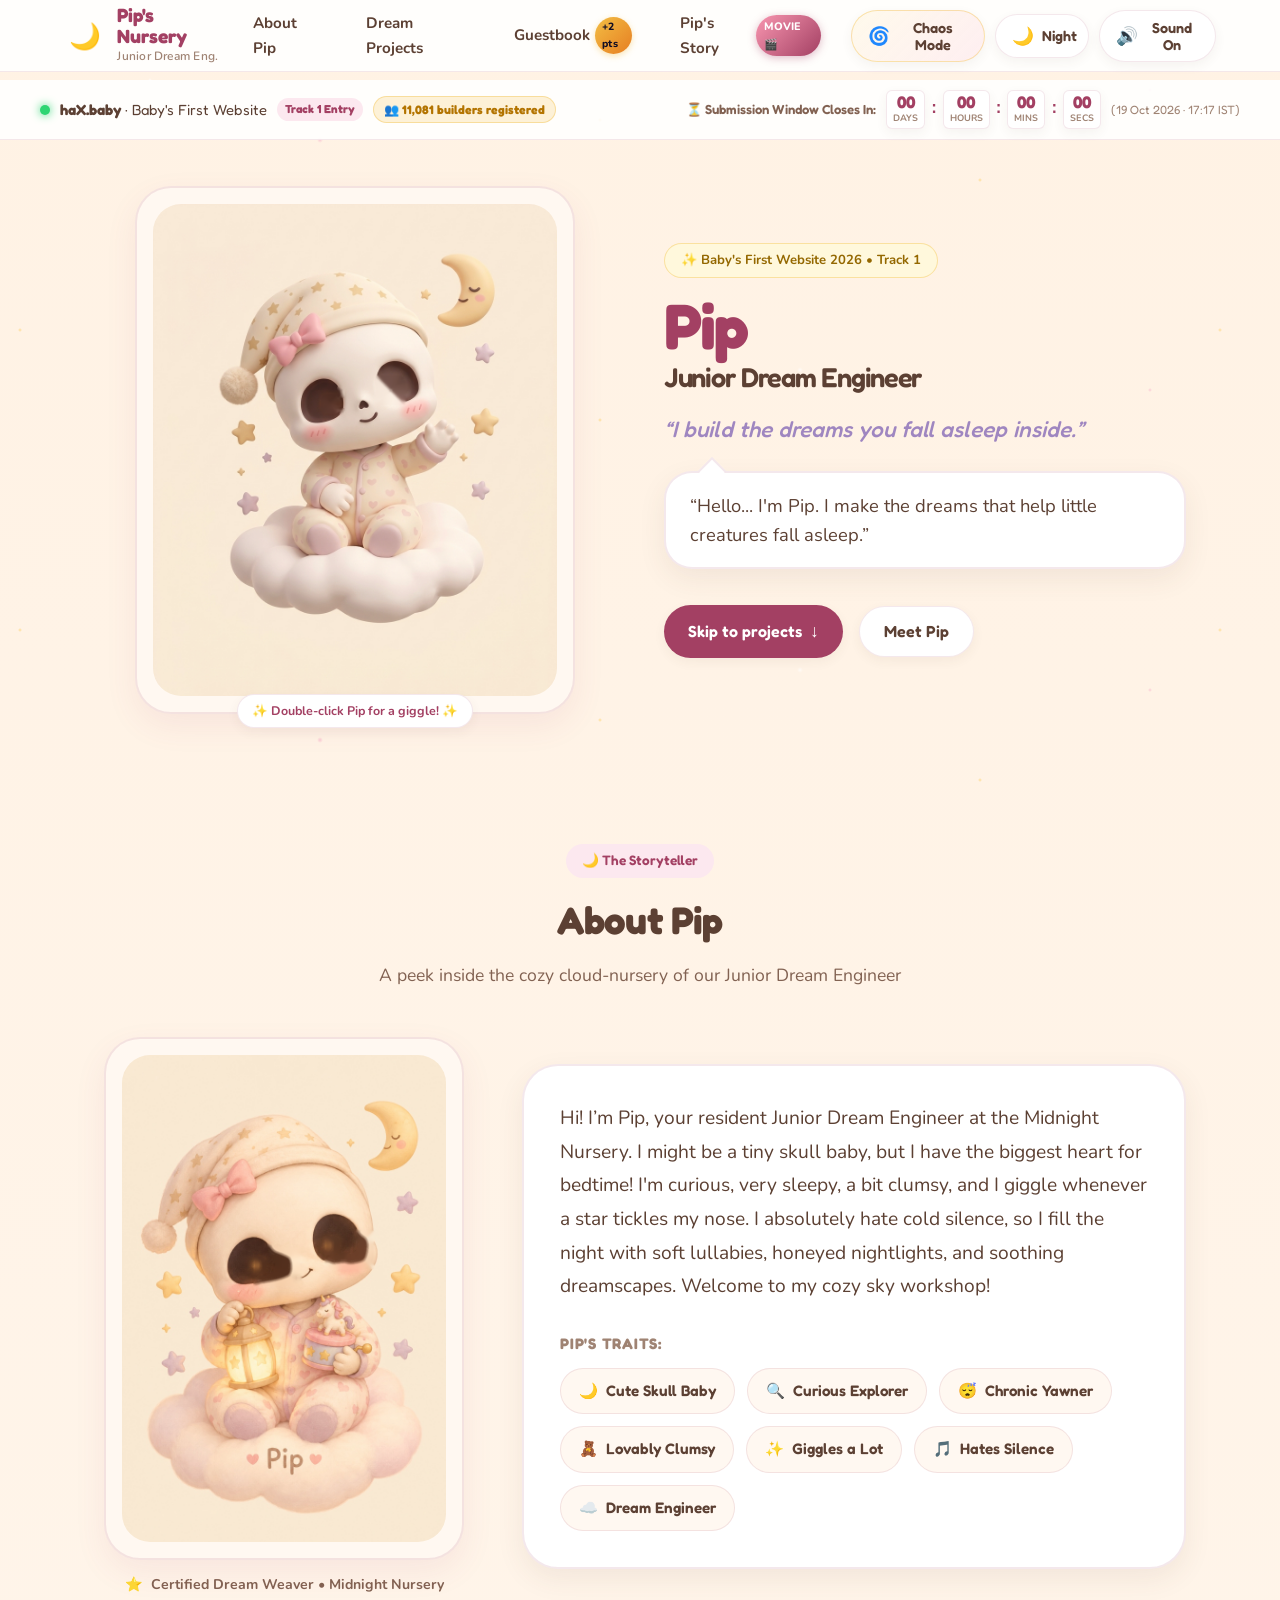
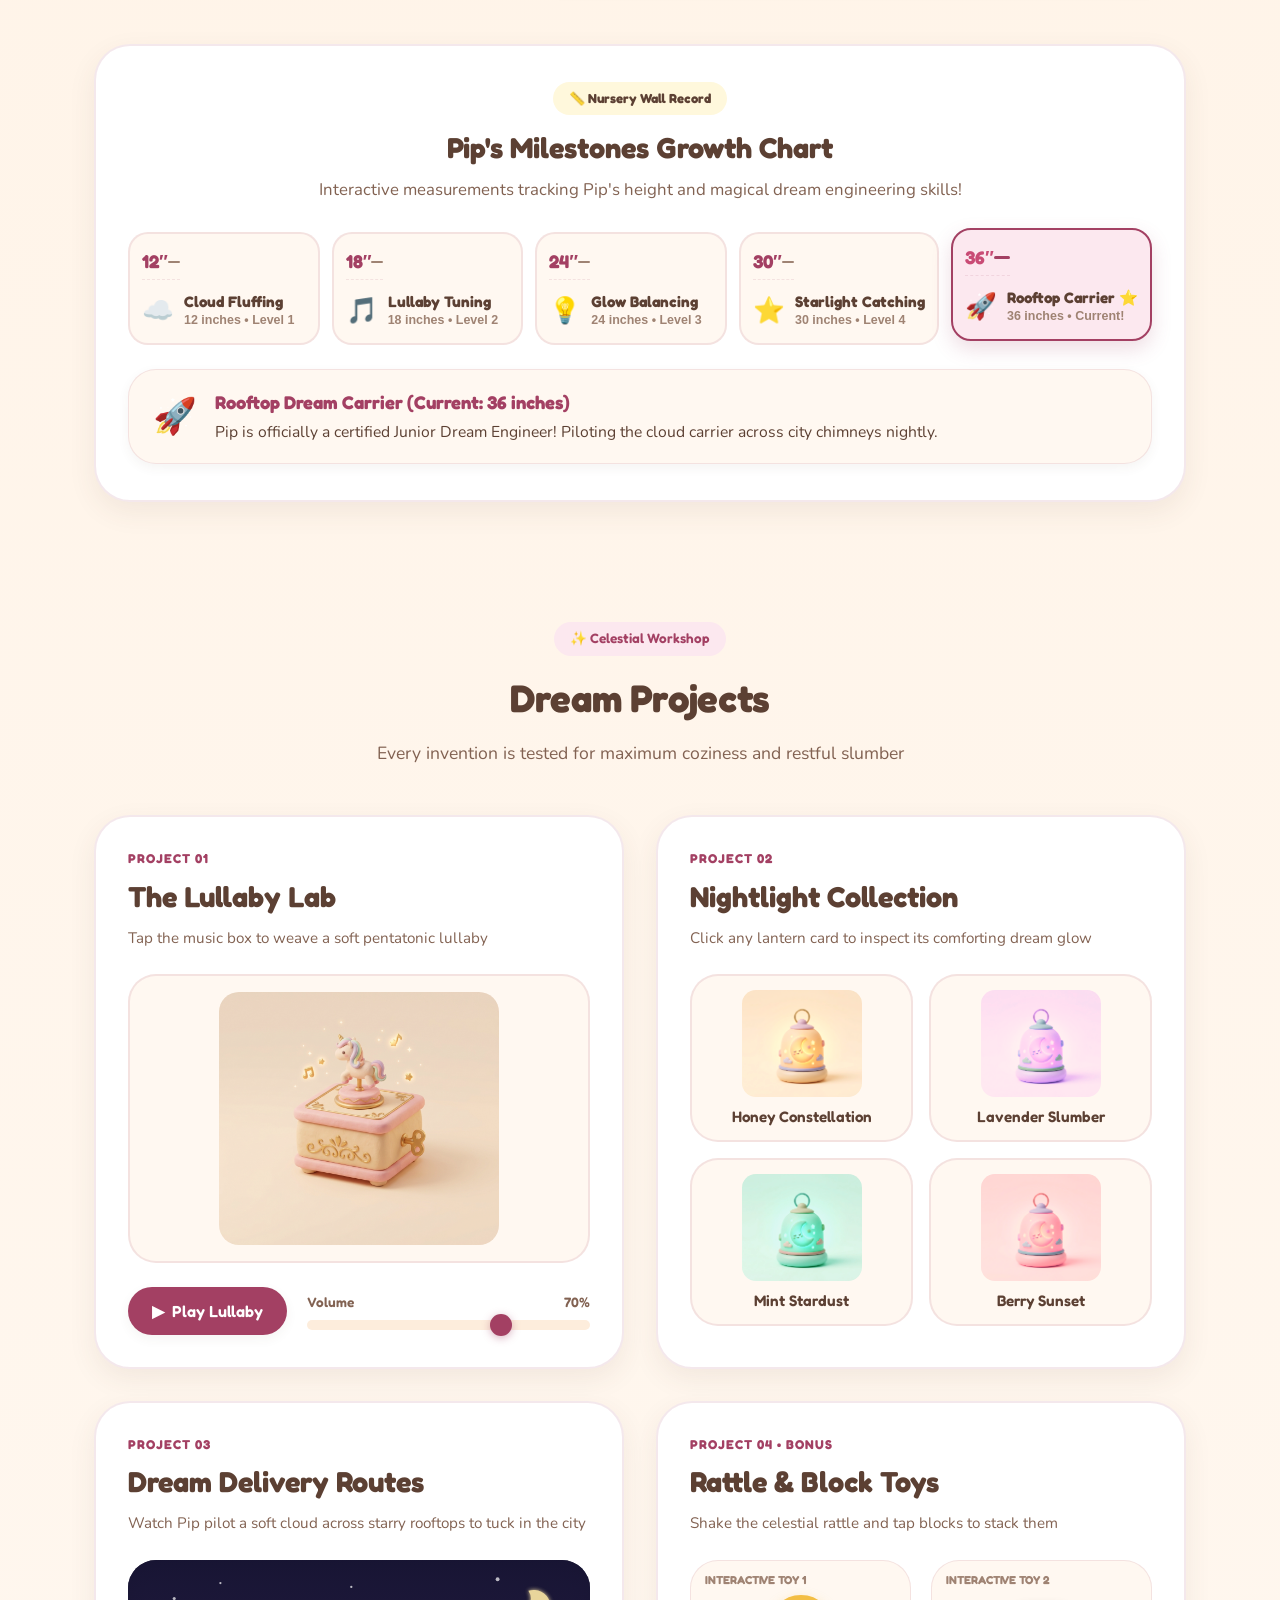
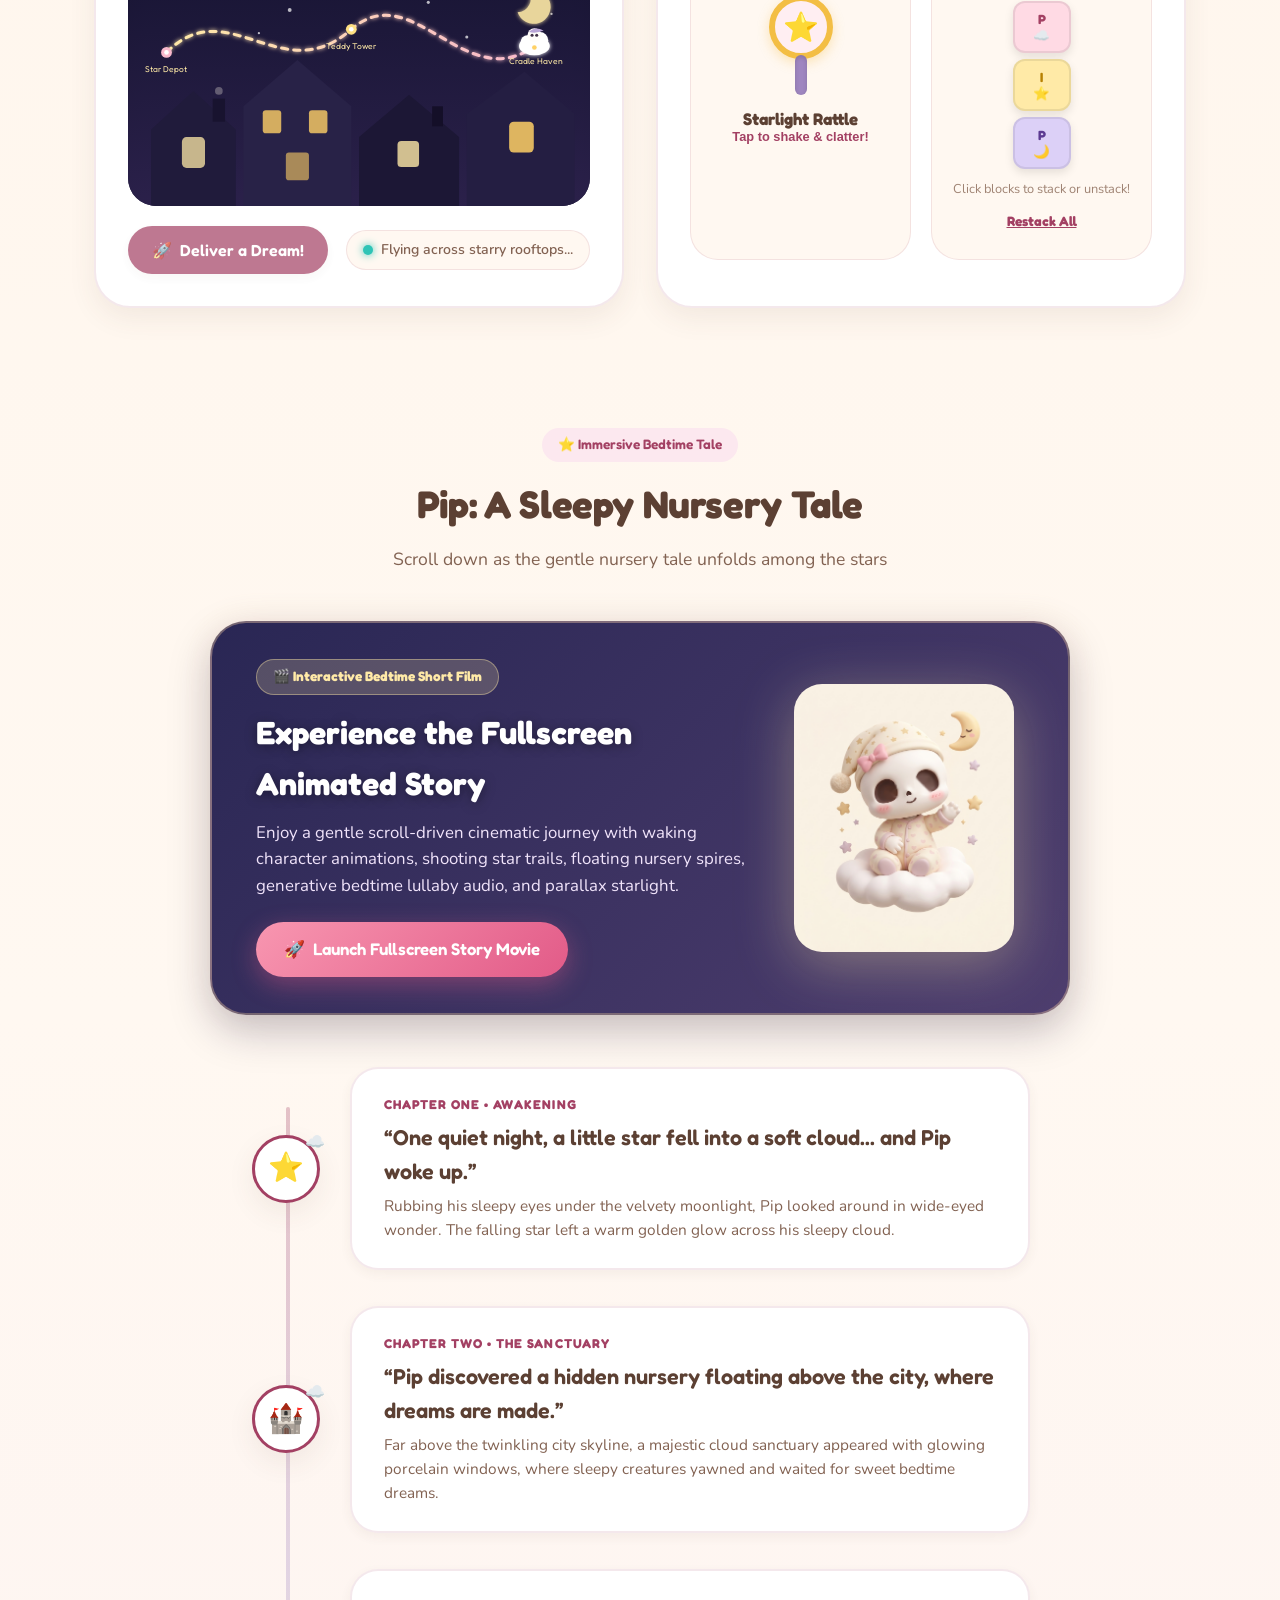
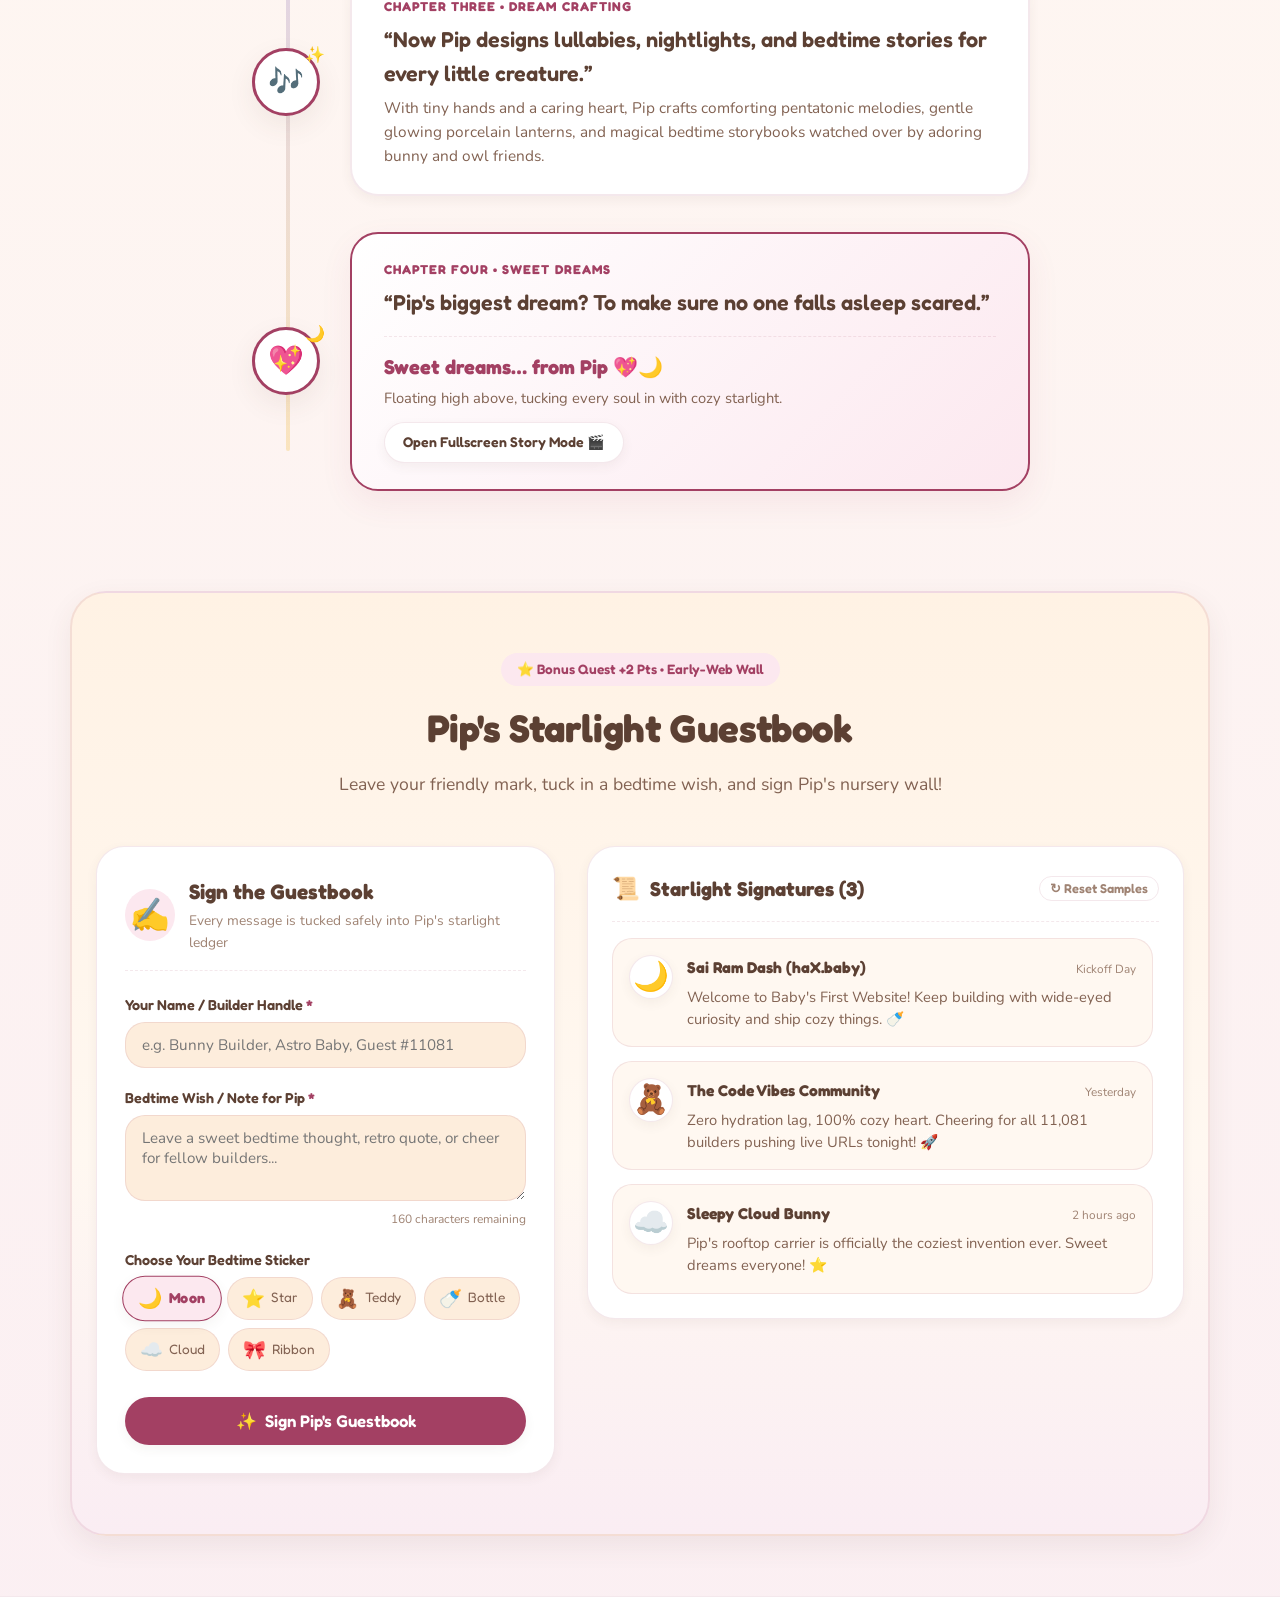
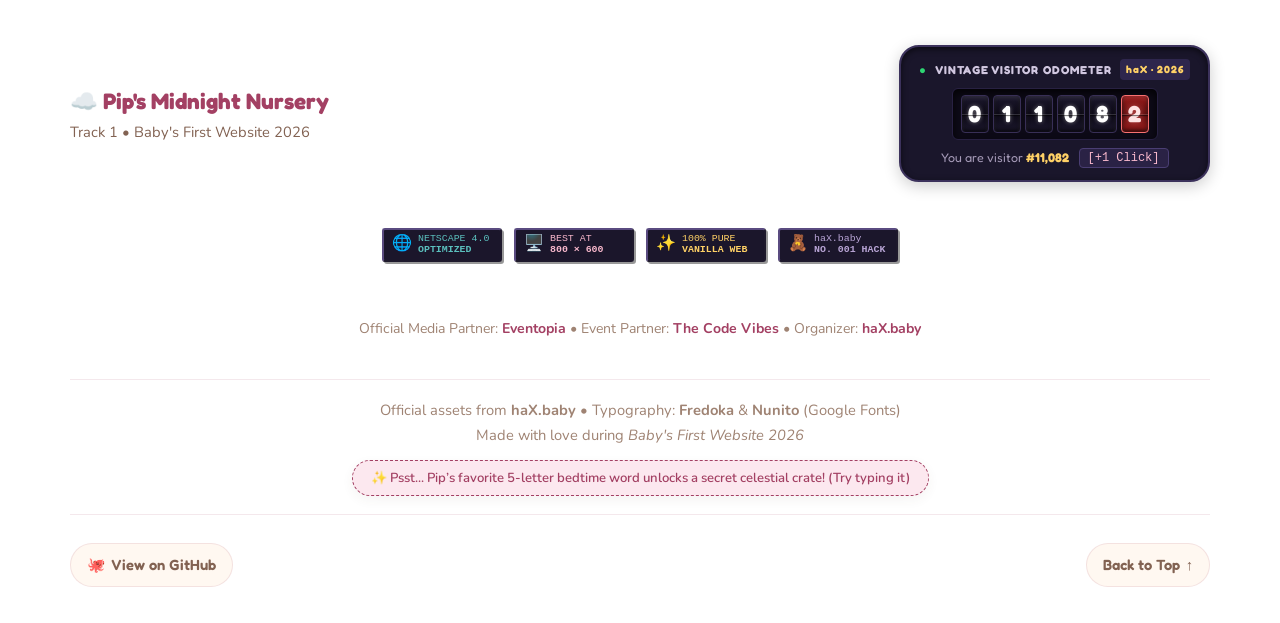
==== commit 182bbe1d: "Update footer and README with official repository and deployment links" ====
--- a/index.html
+++ b/index.html
@@ -1058,7 +1058,7 @@
       </div>
 
       <div class="footer-bottom">
-        <a href="https://github.com" target="_blank" rel="noopener noreferrer" class="footer-link-btn">
+        <a href="https://github.com/amanSingh123119/babys-first-website" target="_blank" rel="noopener noreferrer" class="footer-link-btn">
           <span class="gh-icon">🐙</span>
           <span>View on GitHub</span>
         </a>
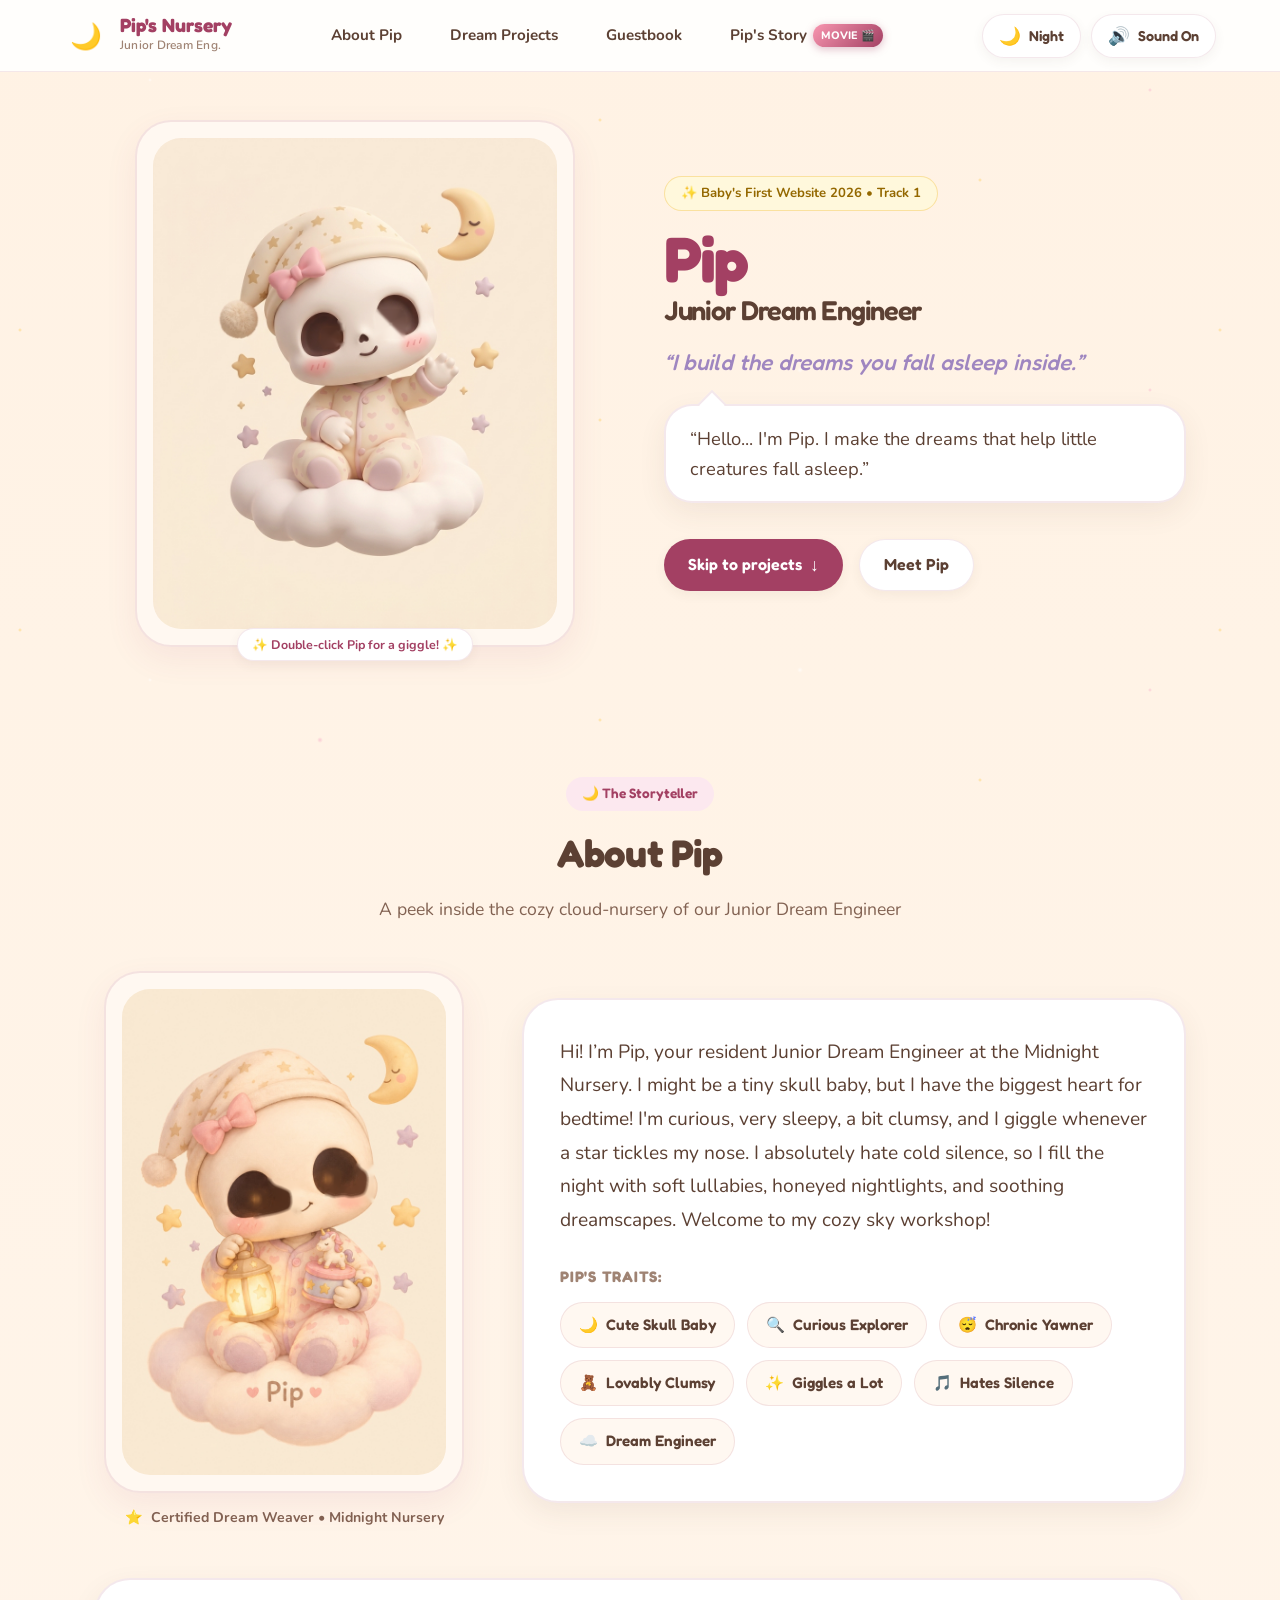
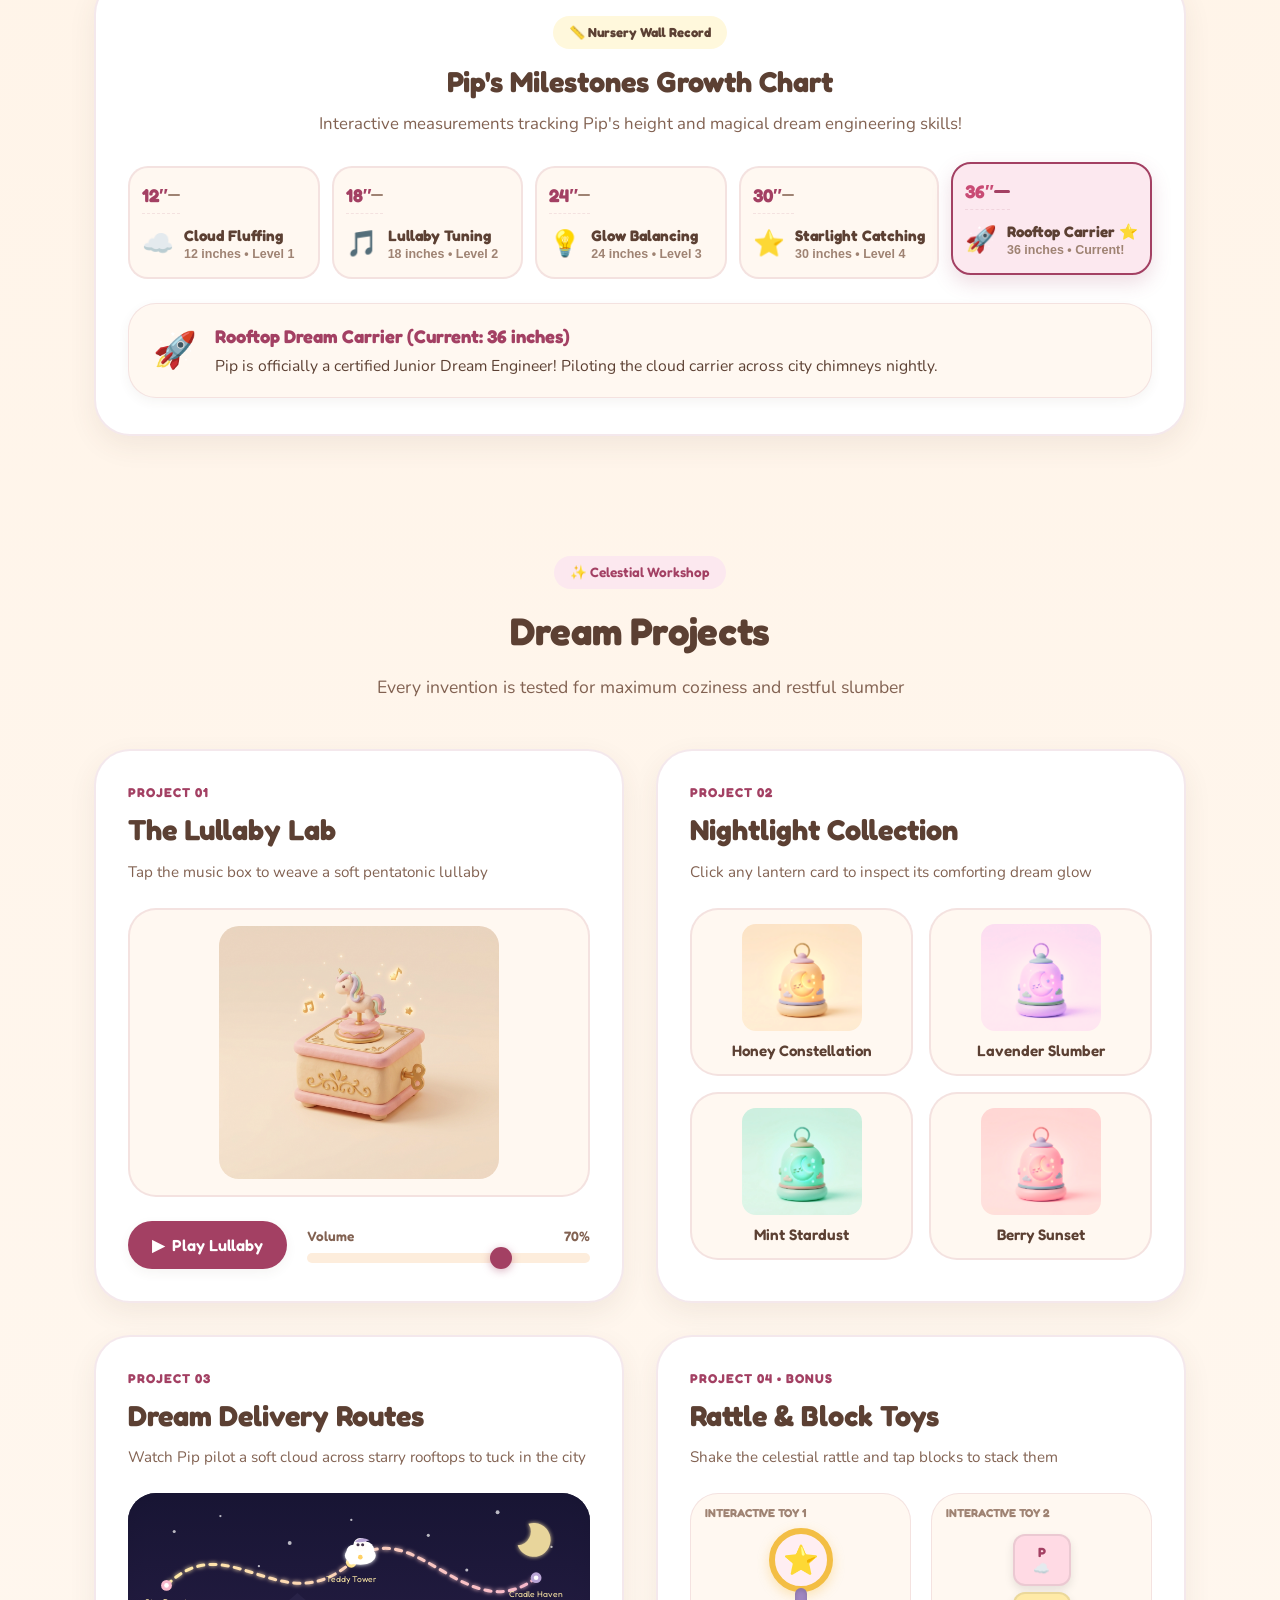
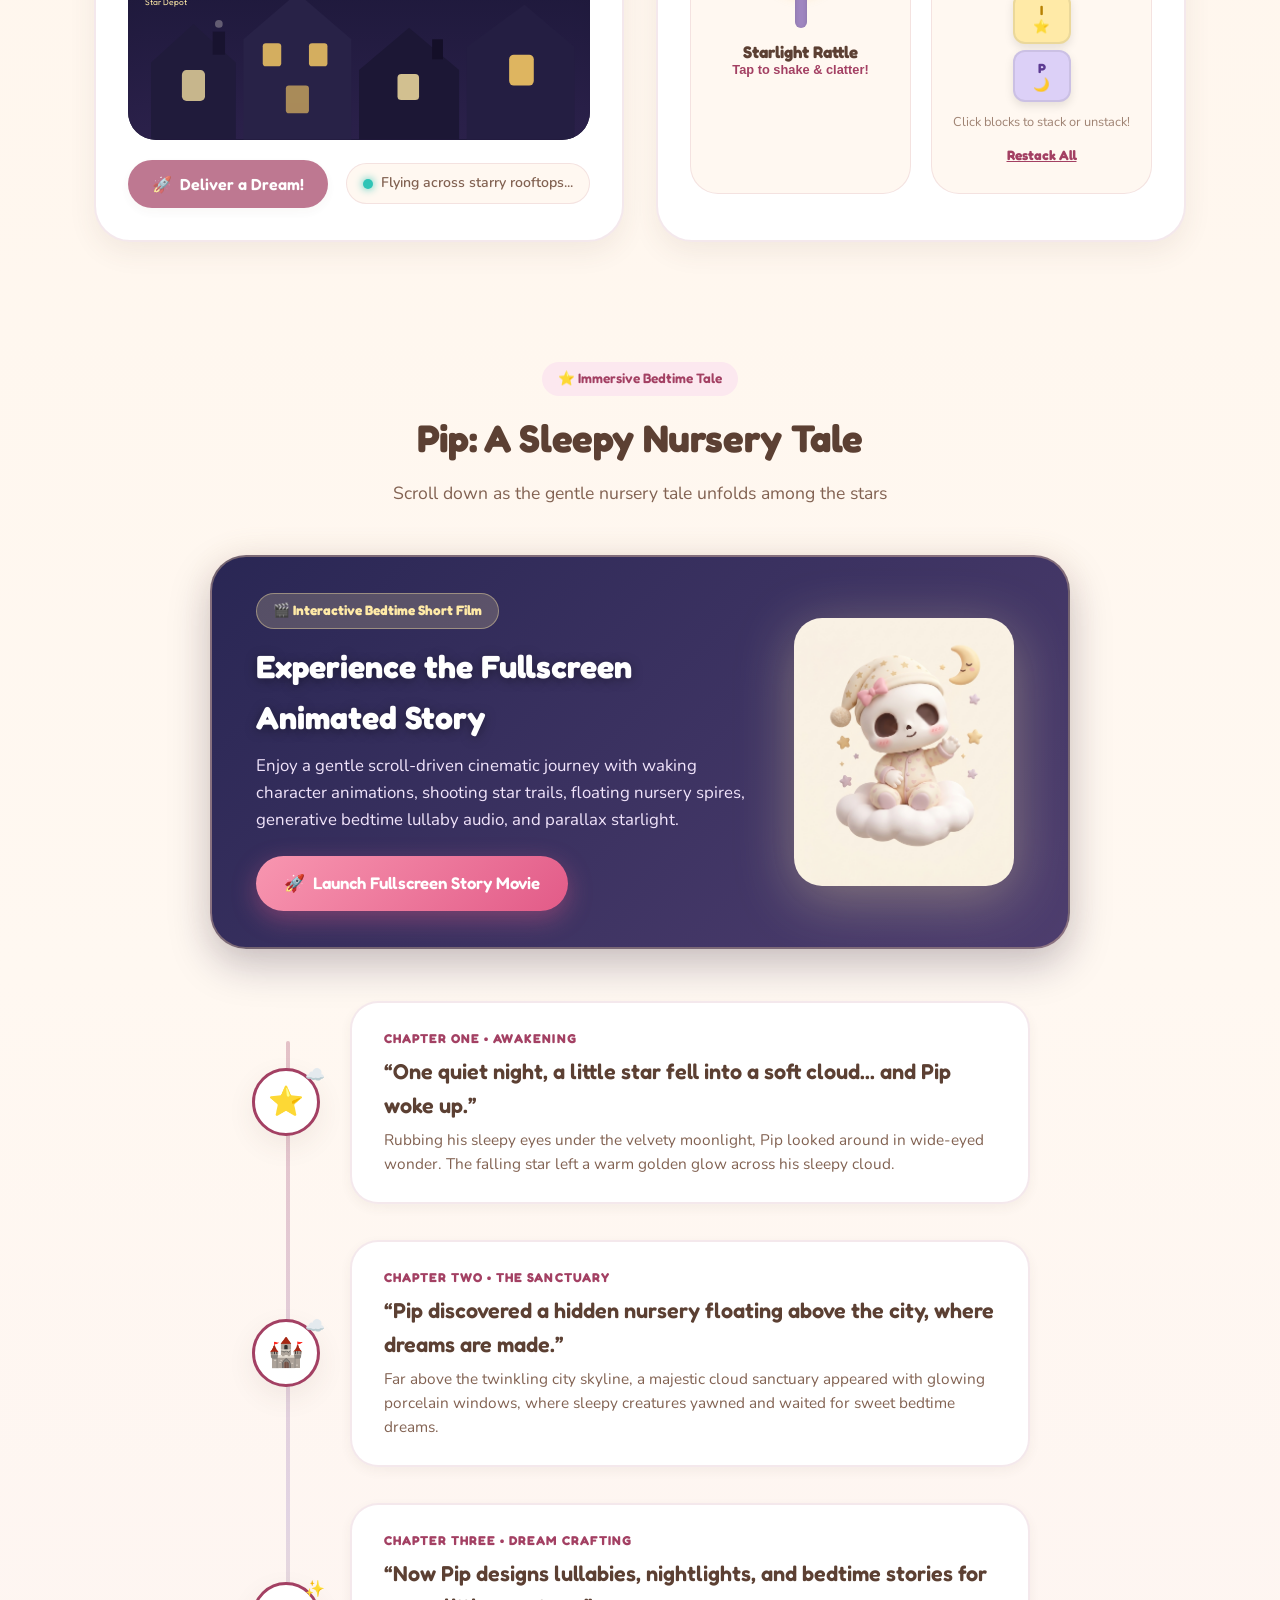
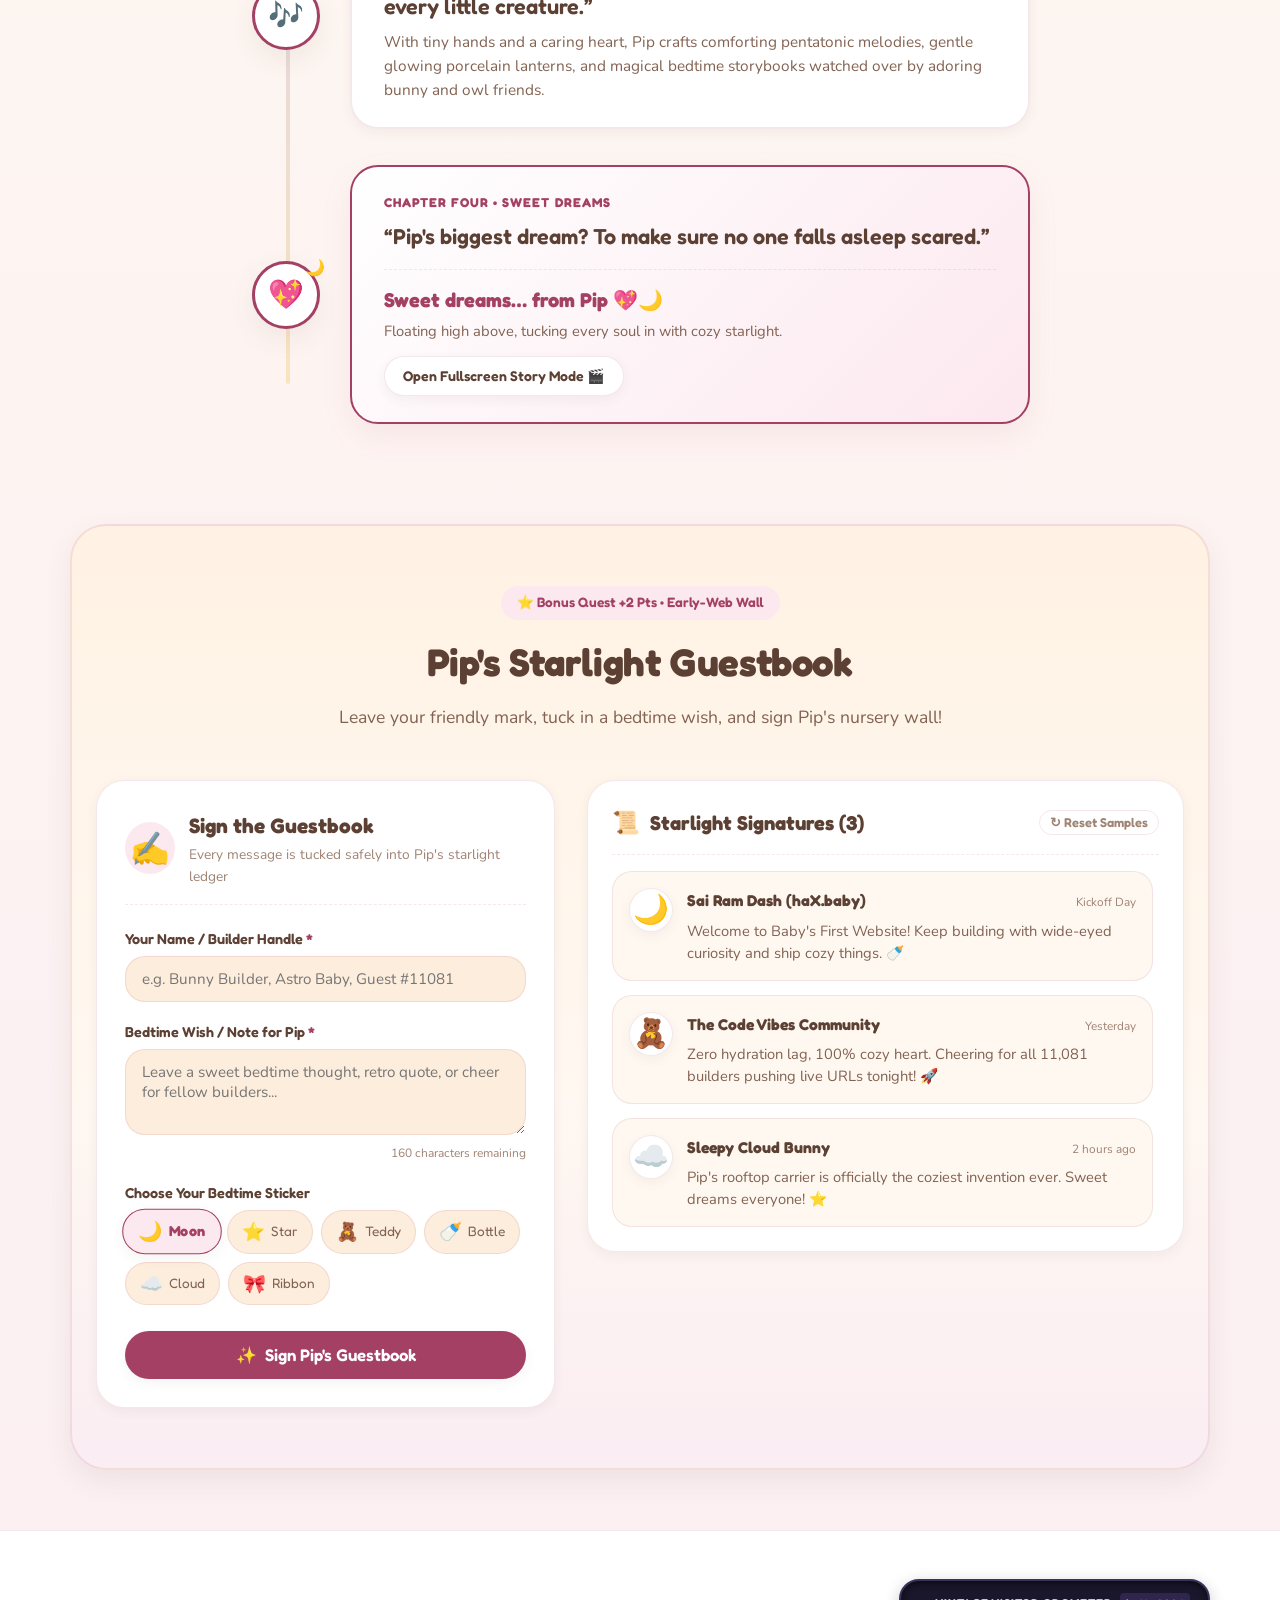
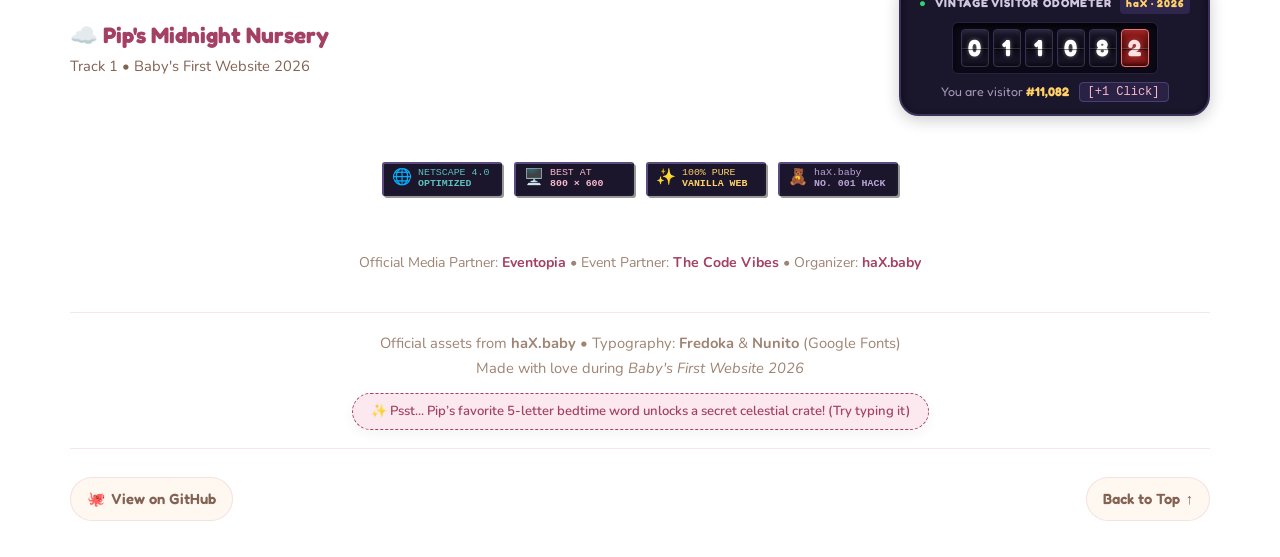
==== commit ed4f5c60: "Restore clean upper hero section while keeping the interactive Starlight Guestbook" ====
--- a/index.html
+++ b/index.html
@@ -39,18 +39,12 @@
       <nav class="nav-links" aria-label="Main Navigation">
         <a href="#about" class="nav-link">About Pip</a>
         <a href="#projects" class="nav-link">Dream Projects</a>
-        <a href="#guestbook" class="nav-link">Guestbook <span class="nav-bonus-badge">+2 pts</span></a>
+        <a href="#guestbook" class="nav-link">Guestbook</a>
         <a href="story.html" class="nav-link story-nav-link" title="Watch Pip's Fullscreen Story Movie">Pip's Story <span class="nav-story-badge">Movie 🎬</span></a>
       </nav>
 
       <!-- Action Controls -->
       <div class="nav-controls">
-        <!-- 90s Retro Chaos Mode Toggle (+5 pts) -->
-        <button id="chaos-toggle" class="control-btn chaos-btn" aria-label="Toggle retro chaos mode" title="Toggle 90s Retro Chaos Mode (+5 bonus pts)">
-          <span class="control-icon" id="chaos-icon">🌀</span>
-          <span class="control-label" id="chaos-label">Chaos Mode</span>
-        </button>
-
         <!-- Day / Night Toggle Button -->
         <button id="theme-toggle" class="control-btn" aria-label="Toggle night mode" title="Switch Day or Night theme">
           <span class="control-icon" id="theme-icon">🌙</span>
@@ -67,44 +61,6 @@
   </header>
 
   <main id="main-content">
-    <!-- ==============================================
-         HACKATHON LIVE BANNER & REAL-TIME COUNTDOWN
-         Official Brief: Closes 19 Oct 2026 @ 17:17 IST
-         ============================================== -->
-    <aside class="hackathon-status-bar" id="hackathon-status-bar" aria-label="Baby's First Website Hackathon Countdown">
-      <div class="hackathon-status-inner">
-        <div class="hackathon-meta-group">
-          <span class="live-pulse-dot" aria-hidden="true"></span>
-          <span class="hackathon-event-name"><strong>haX.baby</strong> · Baby's First Website</span>
-          <span class="hackathon-track-pill">Track 1 Entry</span>
-          <span class="hackathon-stat-badge" title="Official hackathon registration count">
-            👥 <strong>11,081</strong> builders registered
-          </span>
-        </div>
-
-        <div class="hackathon-countdown-group">
-          <span class="countdown-heading">⏳ Submission Window Closes In:</span>
-          <div class="countdown-timer" id="countdown-timer" aria-live="polite">
-            <div class="time-block"><span class="time-num" id="cd-days">00</span><span class="time-lbl">Days</span></div>
-            <span class="time-sep">:</span>
-            <div class="time-block"><span class="time-num" id="cd-hours">00</span><span class="time-lbl">Hours</span></div>
-            <span class="time-sep">:</span>
-            <div class="time-block"><span class="time-num" id="cd-mins">00</span><span class="time-lbl">Mins</span></div>
-            <span class="time-sep">:</span>
-            <div class="time-block"><span class="time-num" id="cd-secs">00</span><span class="time-lbl">Secs</span></div>
-          </div>
-          <span class="countdown-target">(19 Oct 2026 · 17:17 IST)</span>
-        </div>
-      </div>
-    </aside>
-
-    <!-- Retro Chaos Marquee Ribbon (Activated in Chaos Mode) -->
-    <div class="chaos-marquee-strip" id="chaos-marquee-strip" aria-hidden="true">
-      <div class="marquee-track">
-        <span>★ 90s CHAOS MODE ACTIVATED ★ BABY'S FIRST WEBSITE HACKATHON ★ 11,081 BUILDERS STRONG ★ ZERO DEPENDENCIES ★ BEST VIEWED AT 800x600 IN NETSCAPE NAVIGATOR ★ PIP SAYS: MAKE THE WEB A LITTLE MORE YOU! ★ CLICK CHAOS TO EXIT ★</span>
-        <span>★ 90s CHAOS MODE ACTIVATED ★ BABY'S FIRST WEBSITE HACKATHON ★ 11,081 BUILDERS STRONG ★ ZERO DEPENDENCIES ★ BEST VIEWED AT 800x600 IN NETSCAPE NAVIGATOR ★ PIP SAYS: MAKE THE WEB A LITTLE MORE YOU! ★ CLICK CHAOS TO EXIT ★</span>
-      </div>
-    </div>
     <!-- ==============================================
          1. HERO SECTION
          ============================================== -->
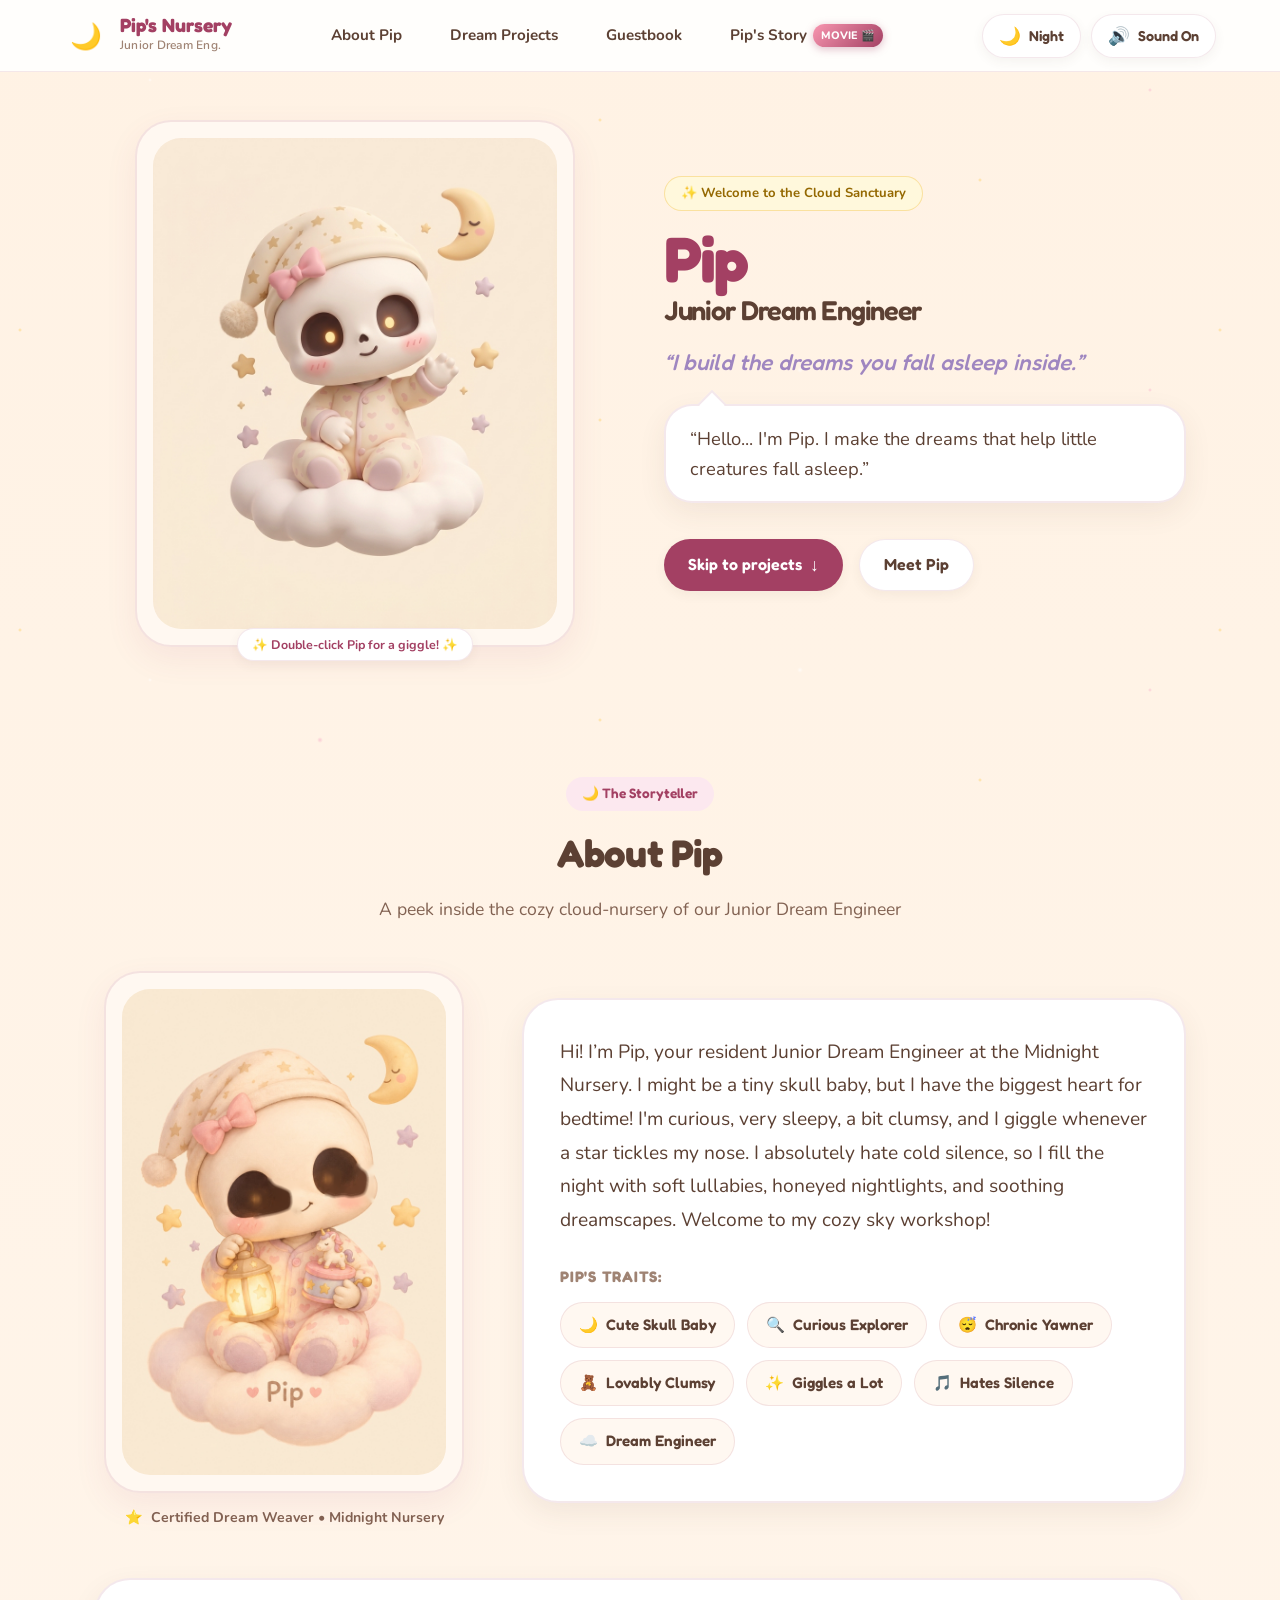
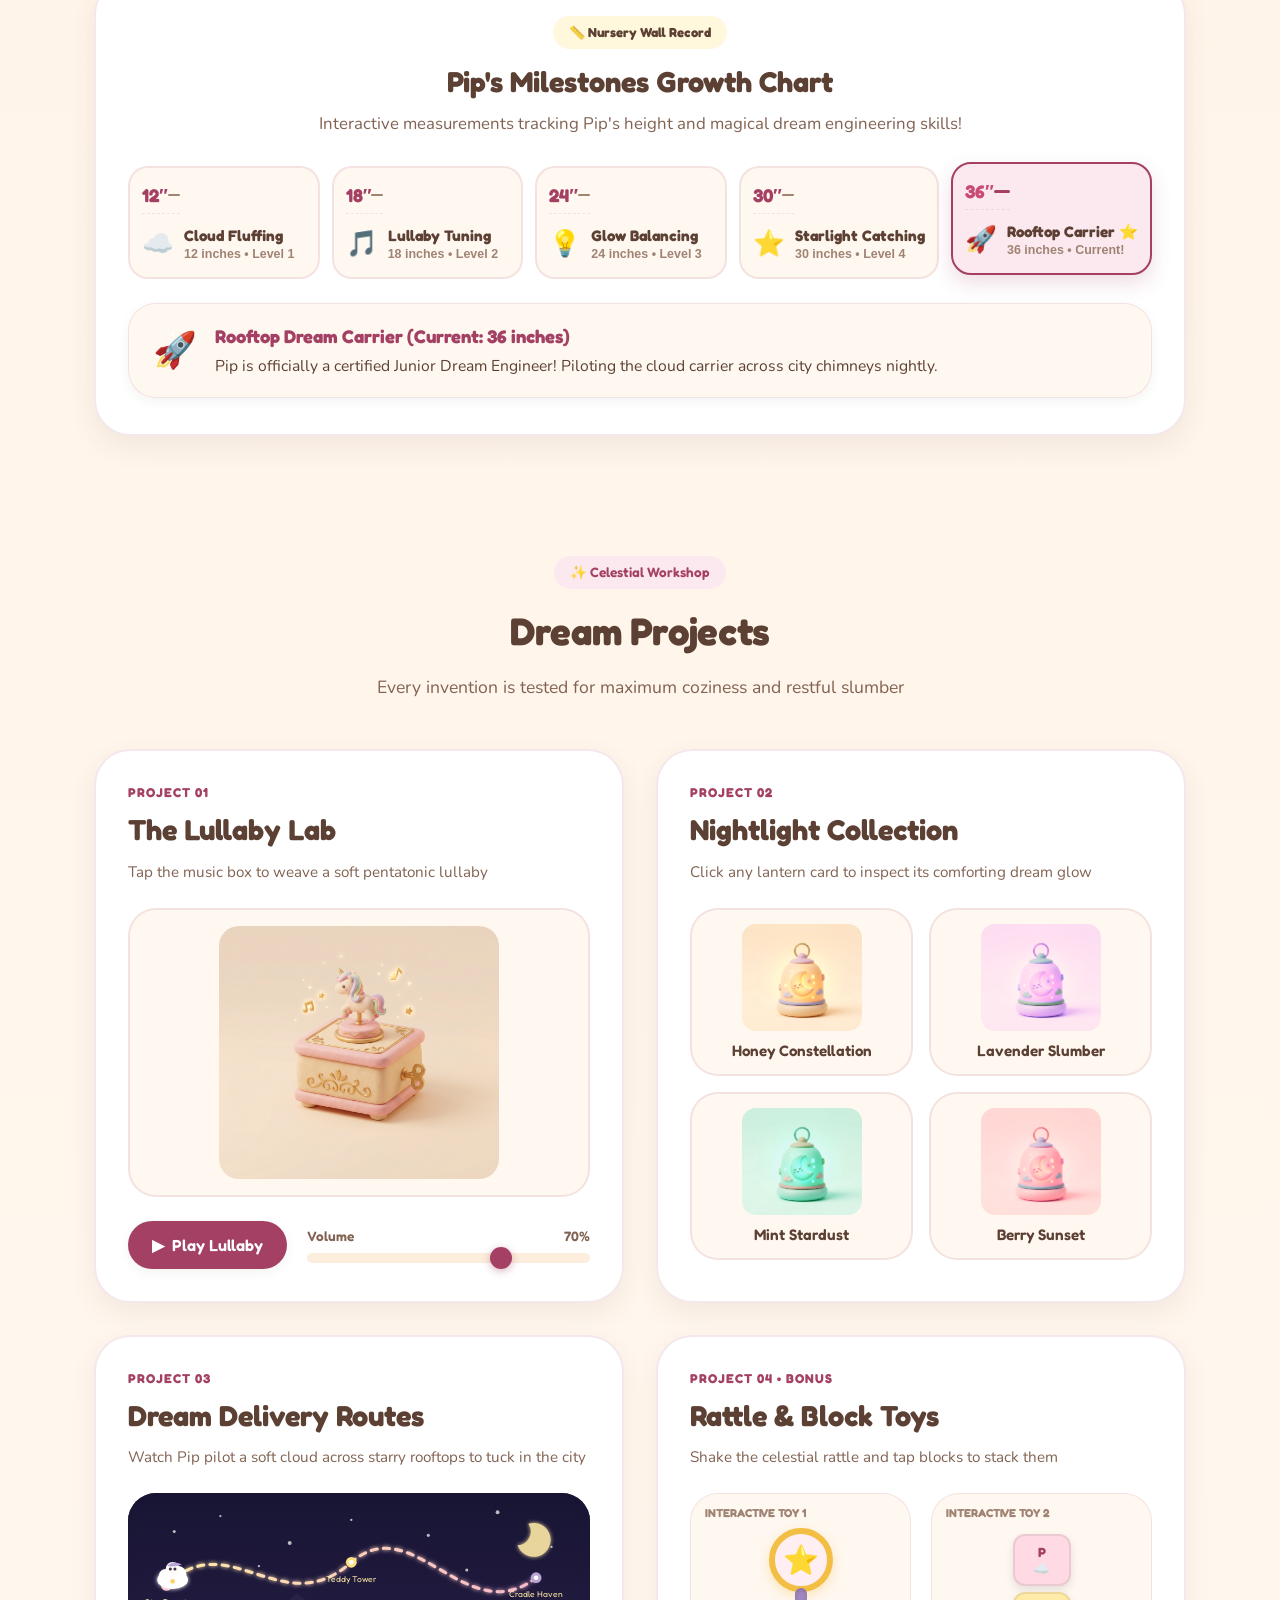
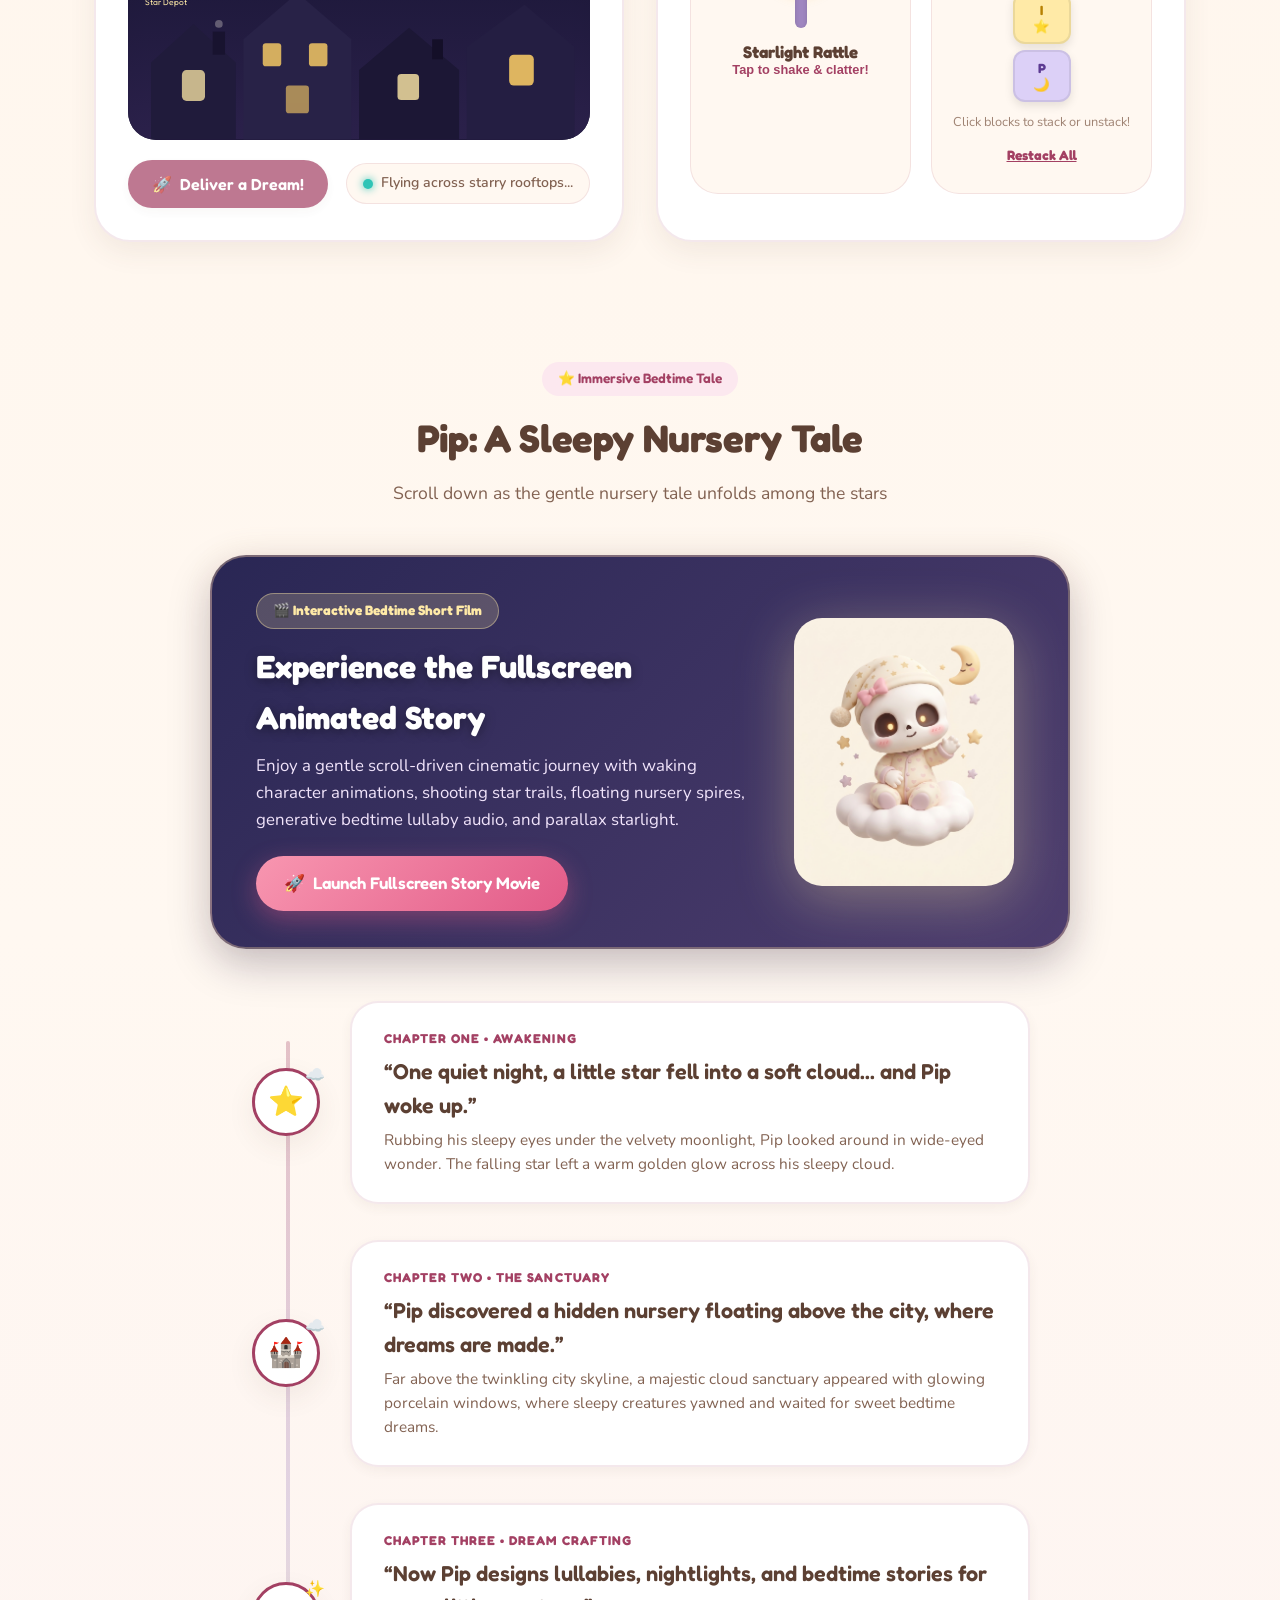
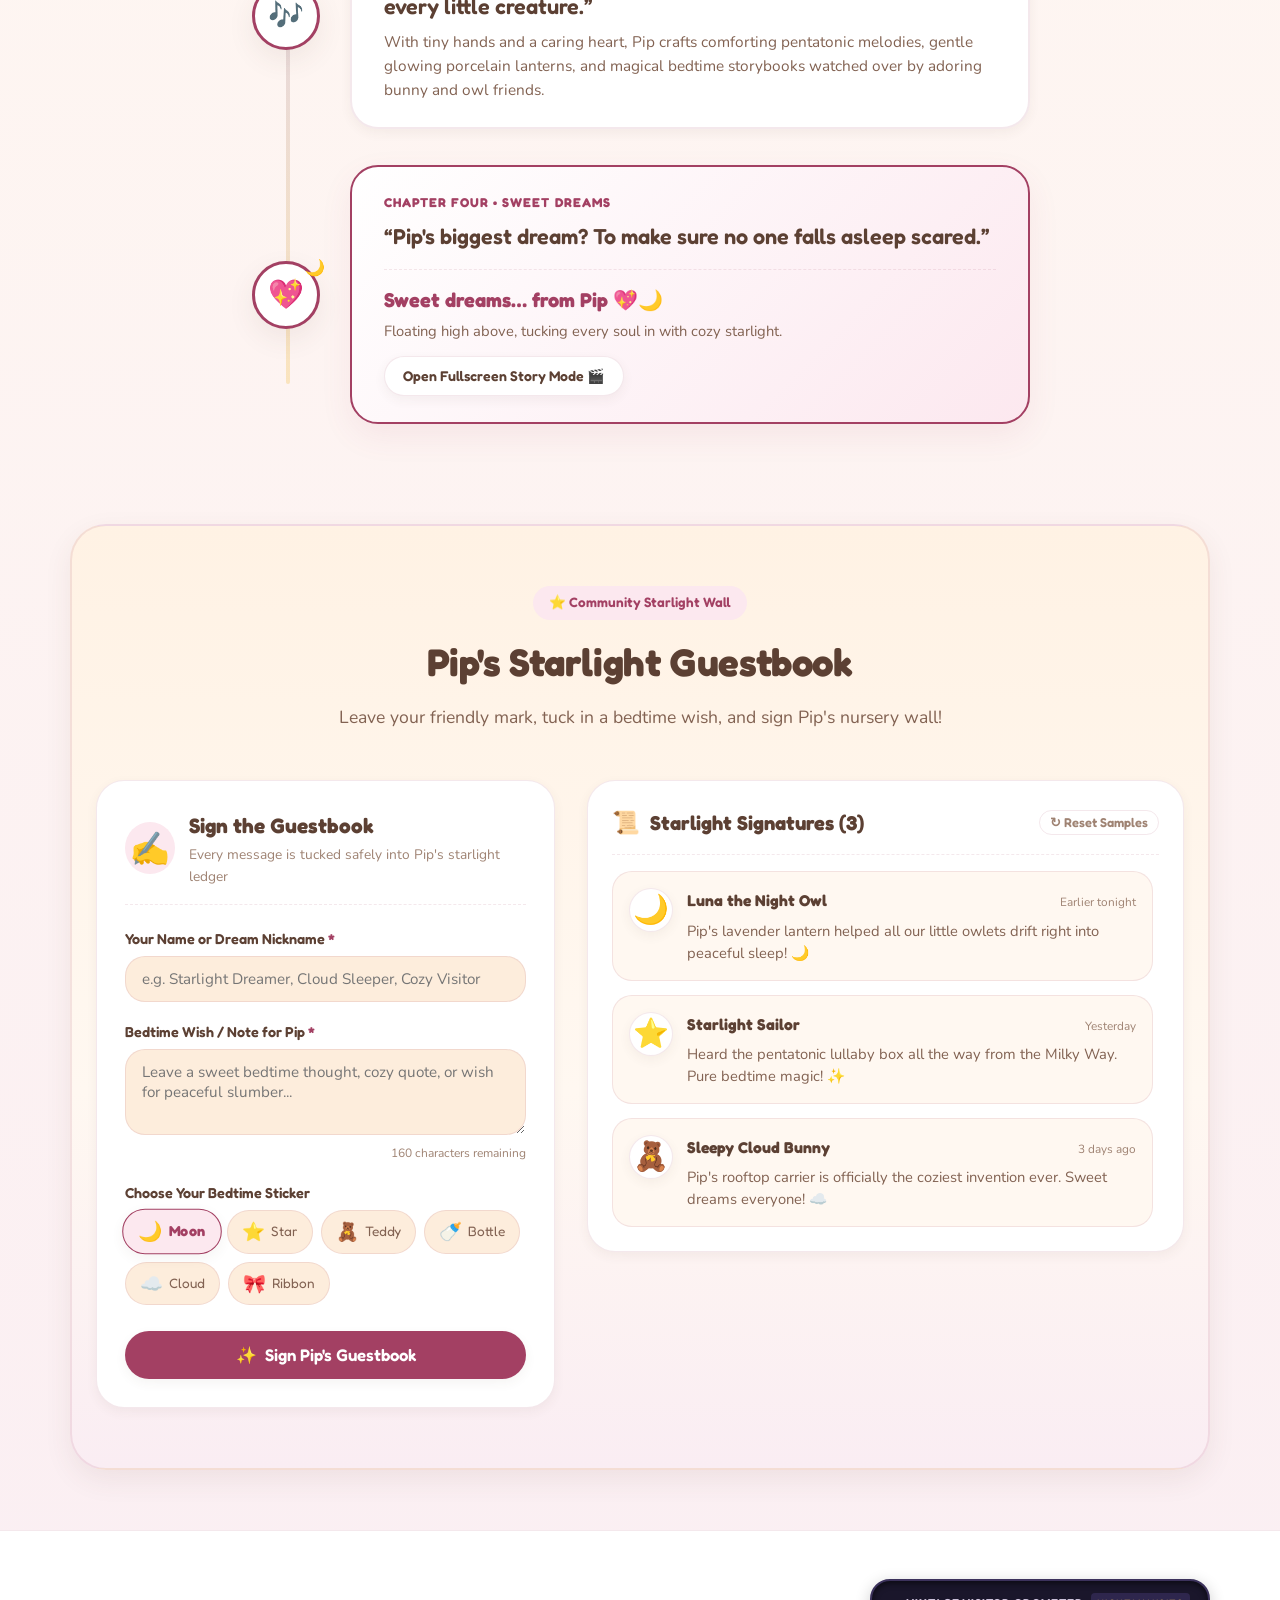
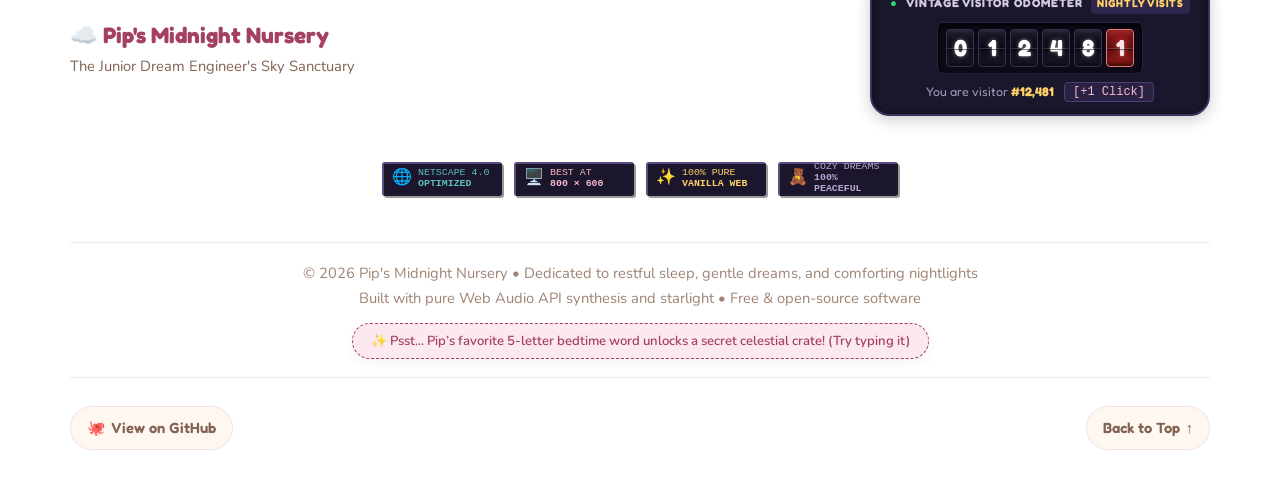
==== commit d614445a: "Restore Pip's glowing eyes avatar and elevate to a professional standalone storybook experience" ====
--- a/index.html
+++ b/index.html
@@ -3,7 +3,7 @@
 <head>
   <meta charset="UTF-8" />
   <meta name="viewport" content="width=device-width, initial-scale=1.0" />
-  <title>Pip's Midnight Nursery — Track 1 Baby's First Website 2026</title>
+  <title>Pip's Midnight Nursery — The Cozy Bedtime Dream Sanctuary</title>
   <meta name="description" content="Welcome to Pip's Midnight Nursery! Pip is a cute skull baby Junior Dream Engineer who crafts lullabies, nightlights, and cozy bedtime dreams for little creatures." />
   
   <!-- Google Fonts: Fredoka for headings, Nunito for body -->
@@ -88,7 +88,7 @@
         <!-- Hero Text & Narration -->
         <div class="hero-text-content">
           <div class="hero-eyebrow">
-            <span class="pill-tag">✨ Baby's First Website 2026 • Track 1</span>
+            <span class="pill-tag">✨ Welcome to the Cloud Sanctuary</span>
           </div>
 
           <h1 class="hero-title" id="hero-title">
@@ -780,7 +780,7 @@
          ============================================== -->
     <section class="section guestbook-section" id="guestbook" aria-labelledby="guestbook-title">
       <div class="section-header">
-        <span class="section-badge">⭐ Bonus Quest +2 Pts • Early-Web Wall</span>
+        <span class="section-badge">⭐ Community Starlight Wall</span>
         <h2 class="section-title" id="guestbook-title">Pip's Starlight Guestbook</h2>
         <p class="section-subtitle">Leave your friendly mark, tuck in a bedtime wish, and sign Pip's nursery wall!</p>
       </div>
@@ -798,12 +798,12 @@
 
           <form id="guestbook-form" class="guestbook-form" novalidate>
             <div class="form-group">
-              <label for="gb-name" class="form-label">Your Name / Builder Handle <span class="required">*</span></label>
+              <label for="gb-name" class="form-label">Your Name or Dream Nickname <span class="required">*</span></label>
               <input 
                 type="text" 
                 id="gb-name" 
                 class="form-input" 
-                placeholder="e.g. Bunny Builder, Astro Baby, Guest #11081" 
+                placeholder="e.g. Starlight Dreamer, Cloud Sleeper, Cozy Visitor" 
                 maxlength="32" 
                 required 
               />
@@ -815,7 +815,7 @@
                 id="gb-message" 
                 class="form-textarea" 
                 rows="3" 
-                placeholder="Leave a sweet bedtime thought, retro quote, or cheer for fellow builders..." 
+                placeholder="Leave a sweet bedtime thought, cozy quote, or wish for peaceful slumber..." 
                 maxlength="160" 
                 required
               ></textarea>
@@ -952,26 +952,26 @@
       <div class="footer-top">
         <div class="footer-brand">
           <span class="footer-logo">☁️ Pip's Midnight Nursery</span>
-          <p class="footer-tagline">Track 1 • Baby's First Website 2026</p>
-        </div>
-
-        <!-- Vintage Hit Counter Odometer (Side Quest Bonus: +1 Pt) -->
+          <p class="footer-tagline">The Junior Dream Engineer's Sky Sanctuary</p>
+        </div>
+
+        <!-- Vintage Hit Counter Odometer -->
         <div class="vintage-odometer-box" id="vintage-odometer-box" aria-label="Vintage visitor hit counter odometer">
           <div class="odometer-header">
             <span class="odometer-blip" aria-hidden="true">●</span>
             <span class="odometer-title">VINTAGE VISITOR ODOMETER</span>
-            <span class="odometer-badge">haX · 2026</span>
+            <span class="odometer-badge">NIGHTLY VISITS</span>
           </div>
           <div class="odometer-display" id="odometer-display" title="Vintage visitor mechanical tumbler">
             <div class="odometer-wheel"><span class="odometer-digit" id="odo-d5">0</span></div>
             <div class="odometer-wheel"><span class="odometer-digit" id="odo-d4">1</span></div>
-            <div class="odometer-wheel"><span class="odometer-digit" id="odo-d3">1</span></div>
-            <div class="odometer-wheel"><span class="odometer-digit" id="odo-d2">0</span></div>
+            <div class="odometer-wheel"><span class="odometer-digit" id="odo-d3">2</span></div>
+            <div class="odometer-wheel"><span class="odometer-digit" id="odo-d2">4</span></div>
             <div class="odometer-wheel"><span class="odometer-digit" id="odo-d1">8</span></div>
-            <div class="odometer-wheel active-last"><span class="odometer-digit" id="odo-d0">2</span></div>
+            <div class="odometer-wheel active-last"><span class="odometer-digit" id="odo-d0">0</span></div>
           </div>
           <div class="odometer-sub">
-            <span>You are visitor <strong id="odo-human-count">#11,082</strong></span>
+            <span>You are visitor <strong id="odo-human-count">#12,480</strong></span>
             <button type="button" id="btn-test-visit" class="odo-click-test" title="Increment visitor counter with mechanical click">
               [+1 Click]
             </button>
@@ -979,7 +979,7 @@
         </div>
       </div>
 
-      <!-- 90s Early-Web 88x31 Badges & Official Partner Credits -->
+      <!-- Retro Web Badges -->
       <div class="footer-retro-badges" aria-label="Vintage early-web badges">
         <div class="retro-badge badge-netscape">
           <span class="badge-icon">🌐</span>
@@ -995,21 +995,13 @@
         </div>
         <div class="retro-badge badge-hax">
           <span class="badge-icon">🧸</span>
-          <span class="badge-text">haX.baby<br/><strong>NO. 001 HACK</strong></span>
-        </div>
-      </div>
-
-      <div class="footer-partner-credits">
-        <p class="partner-line">
-          Official Media Partner: <a href="https://eventopia.in/" target="_blank" rel="noopener noreferrer" class="partner-link"><strong>Eventopia</strong></a> 
-          • Event Partner: <a href="https://chat.whatsapp.com/H2UVbKdM1WAC2htDfzO6H1" target="_blank" rel="noopener noreferrer" class="partner-link"><strong>The Code Vibes</strong></a>
-          • Organizer: <a href="https://hax.baby/" target="_blank" rel="noopener noreferrer" class="partner-link"><strong>haX.baby</strong></a>
-        </p>
+          <span class="badge-text">COZY DREAMS<br/><strong>100% PEACEFUL</strong></span>
+        </div>
       </div>
 
       <div class="footer-credits">
-        <p>Official assets from <strong>haX.baby</strong> • Typography: <strong>Fredoka</strong> & <strong>Nunito</strong> (Google Fonts)</p>
-        <p>Made with love during <em>Baby's First Website 2026</em></p>
+        <p>© 2026 Pip's Midnight Nursery • Dedicated to restful sleep, gentle dreams, and comforting nightlights</p>
+        <p>Built with pure Web Audio API synthesis and starlight • Free & open-source software</p>
         <div class="secret-hint-pill">✨ Psst... Pip’s favorite 5-letter bedtime word unlocks a secret celestial crate! (Try typing it)</div>
       </div>
 
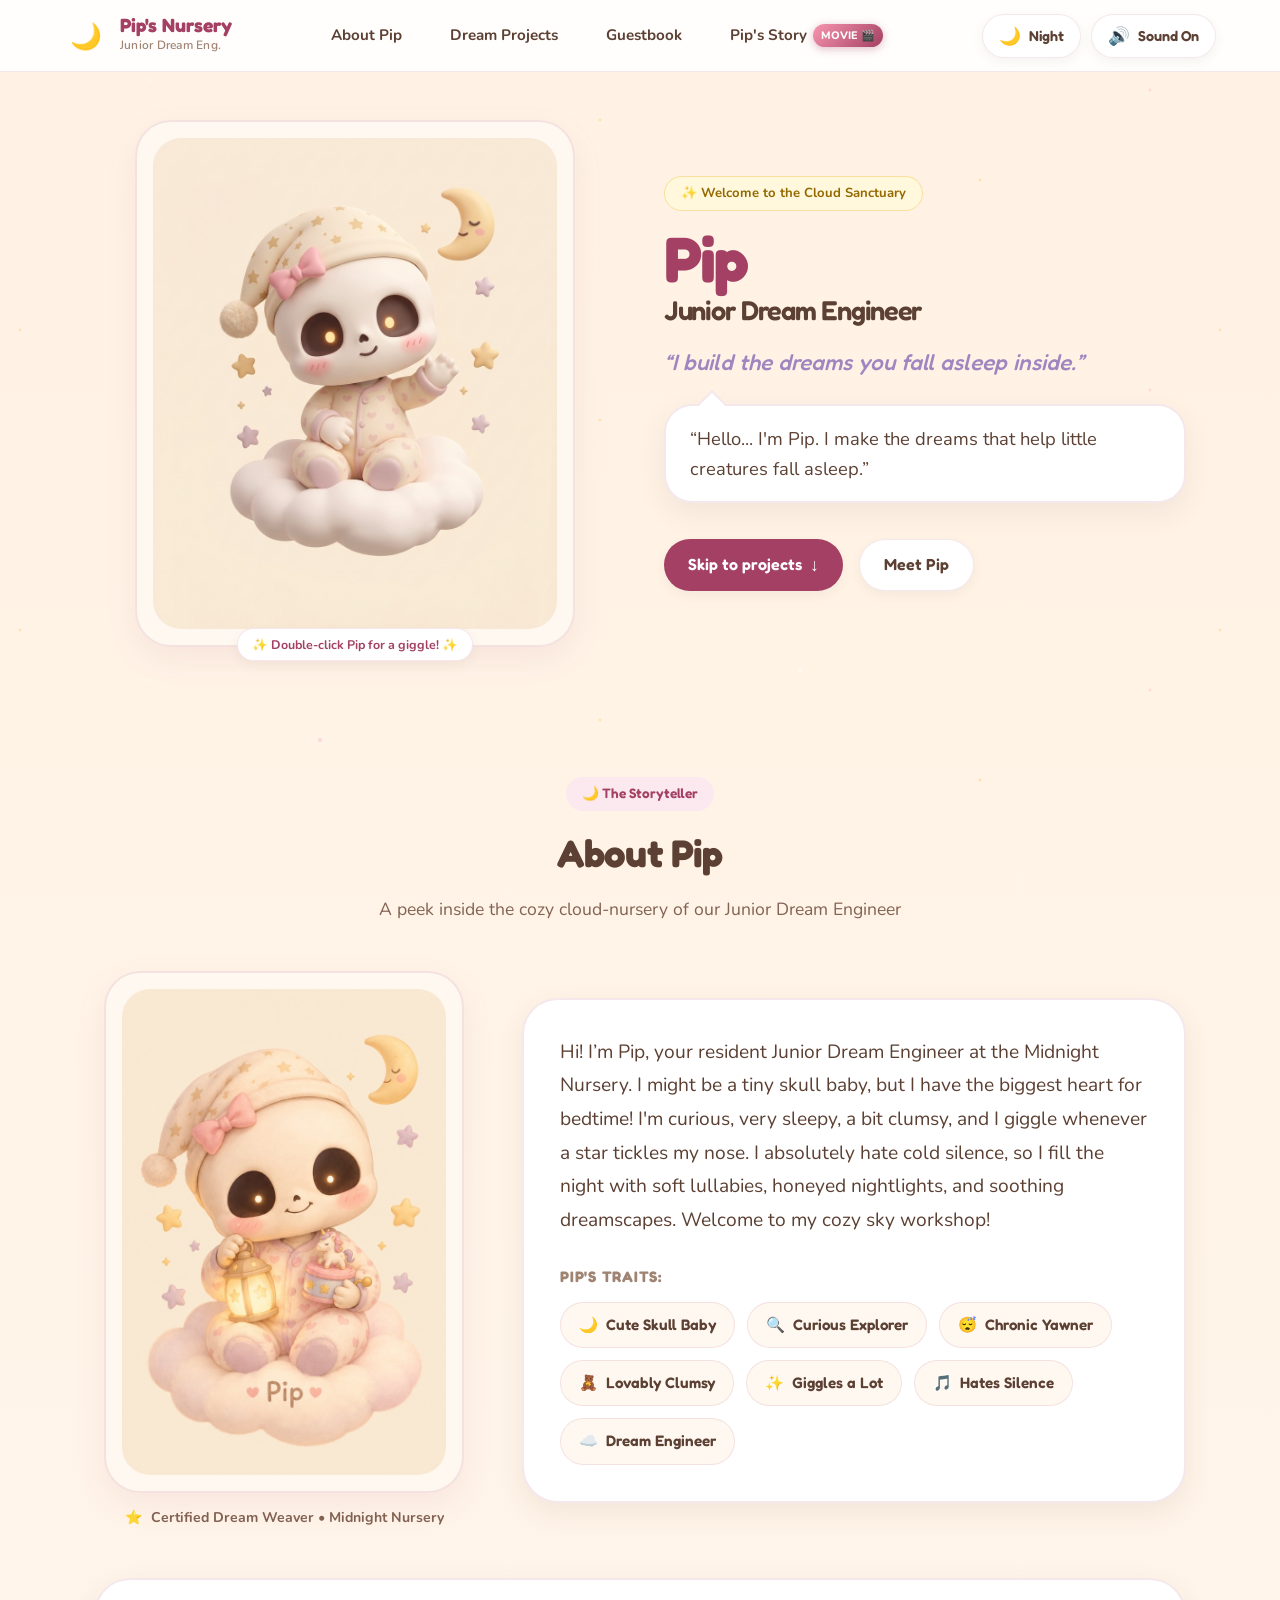
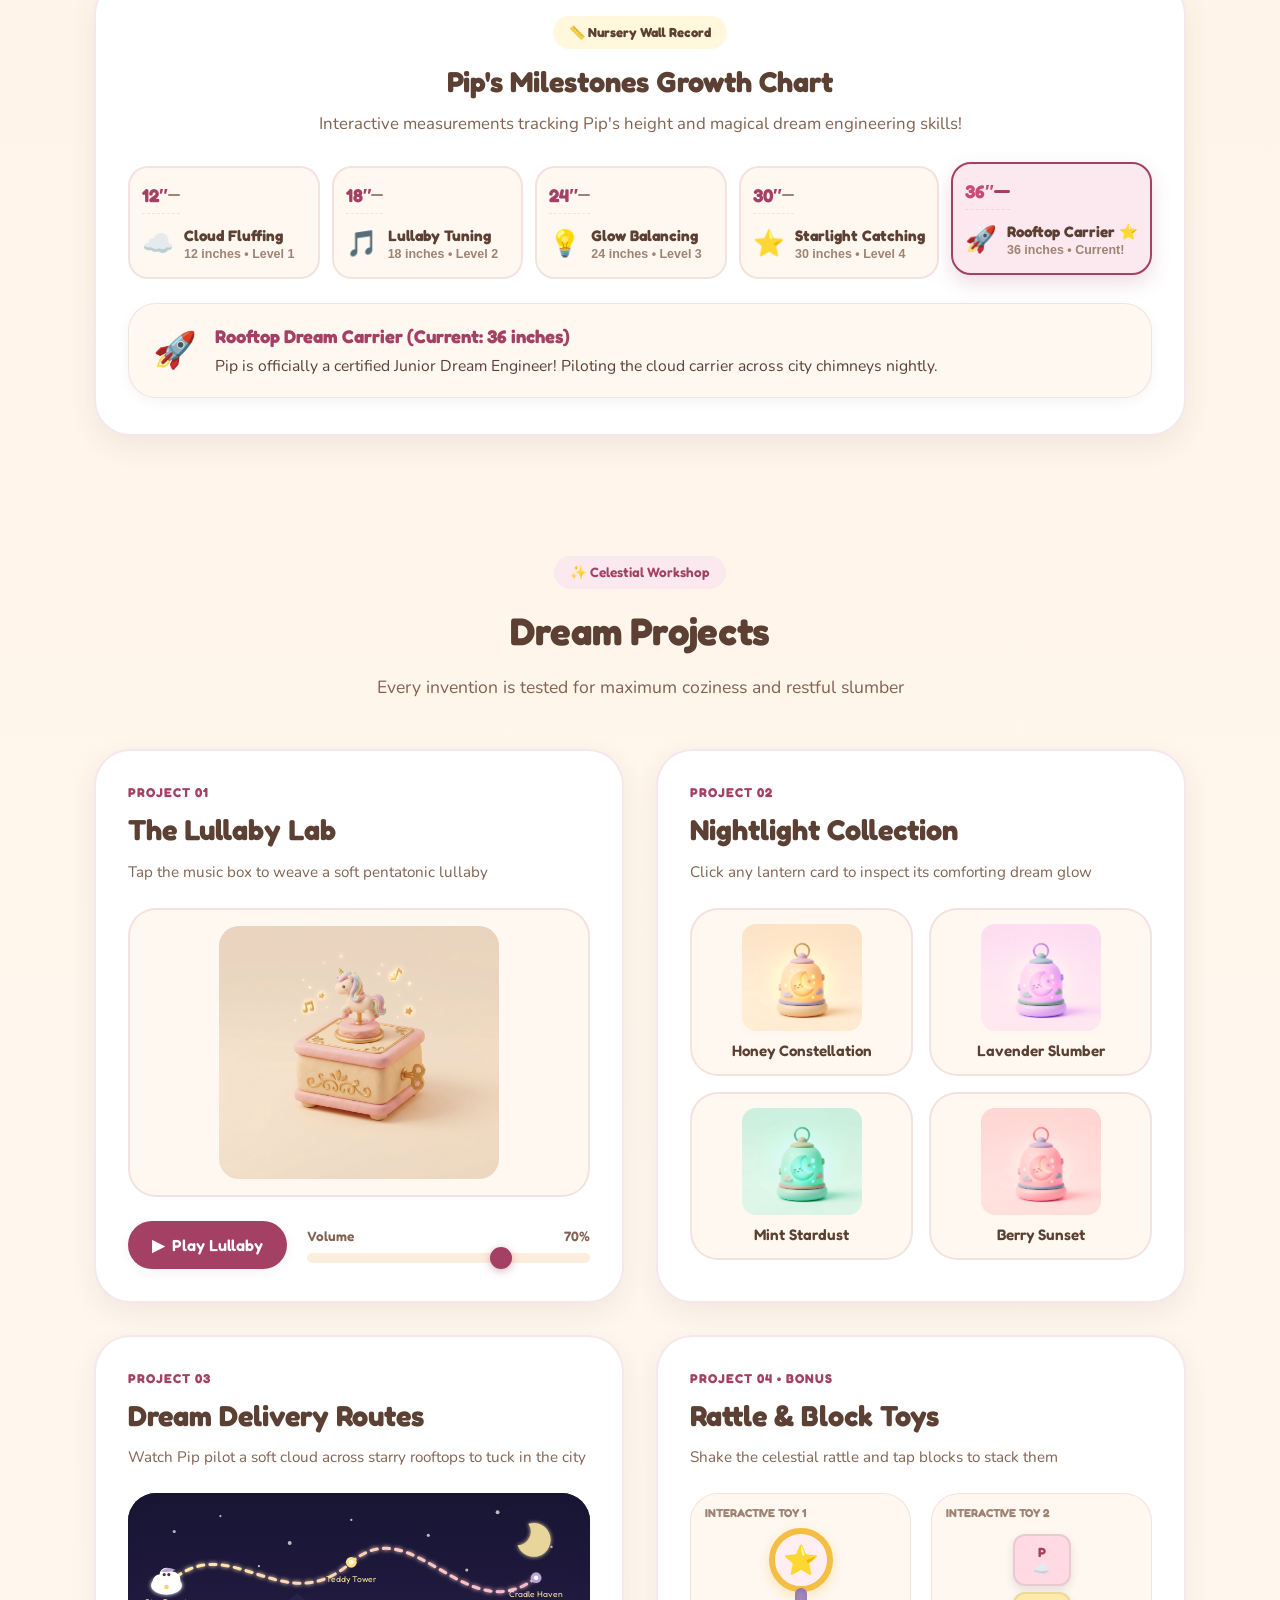
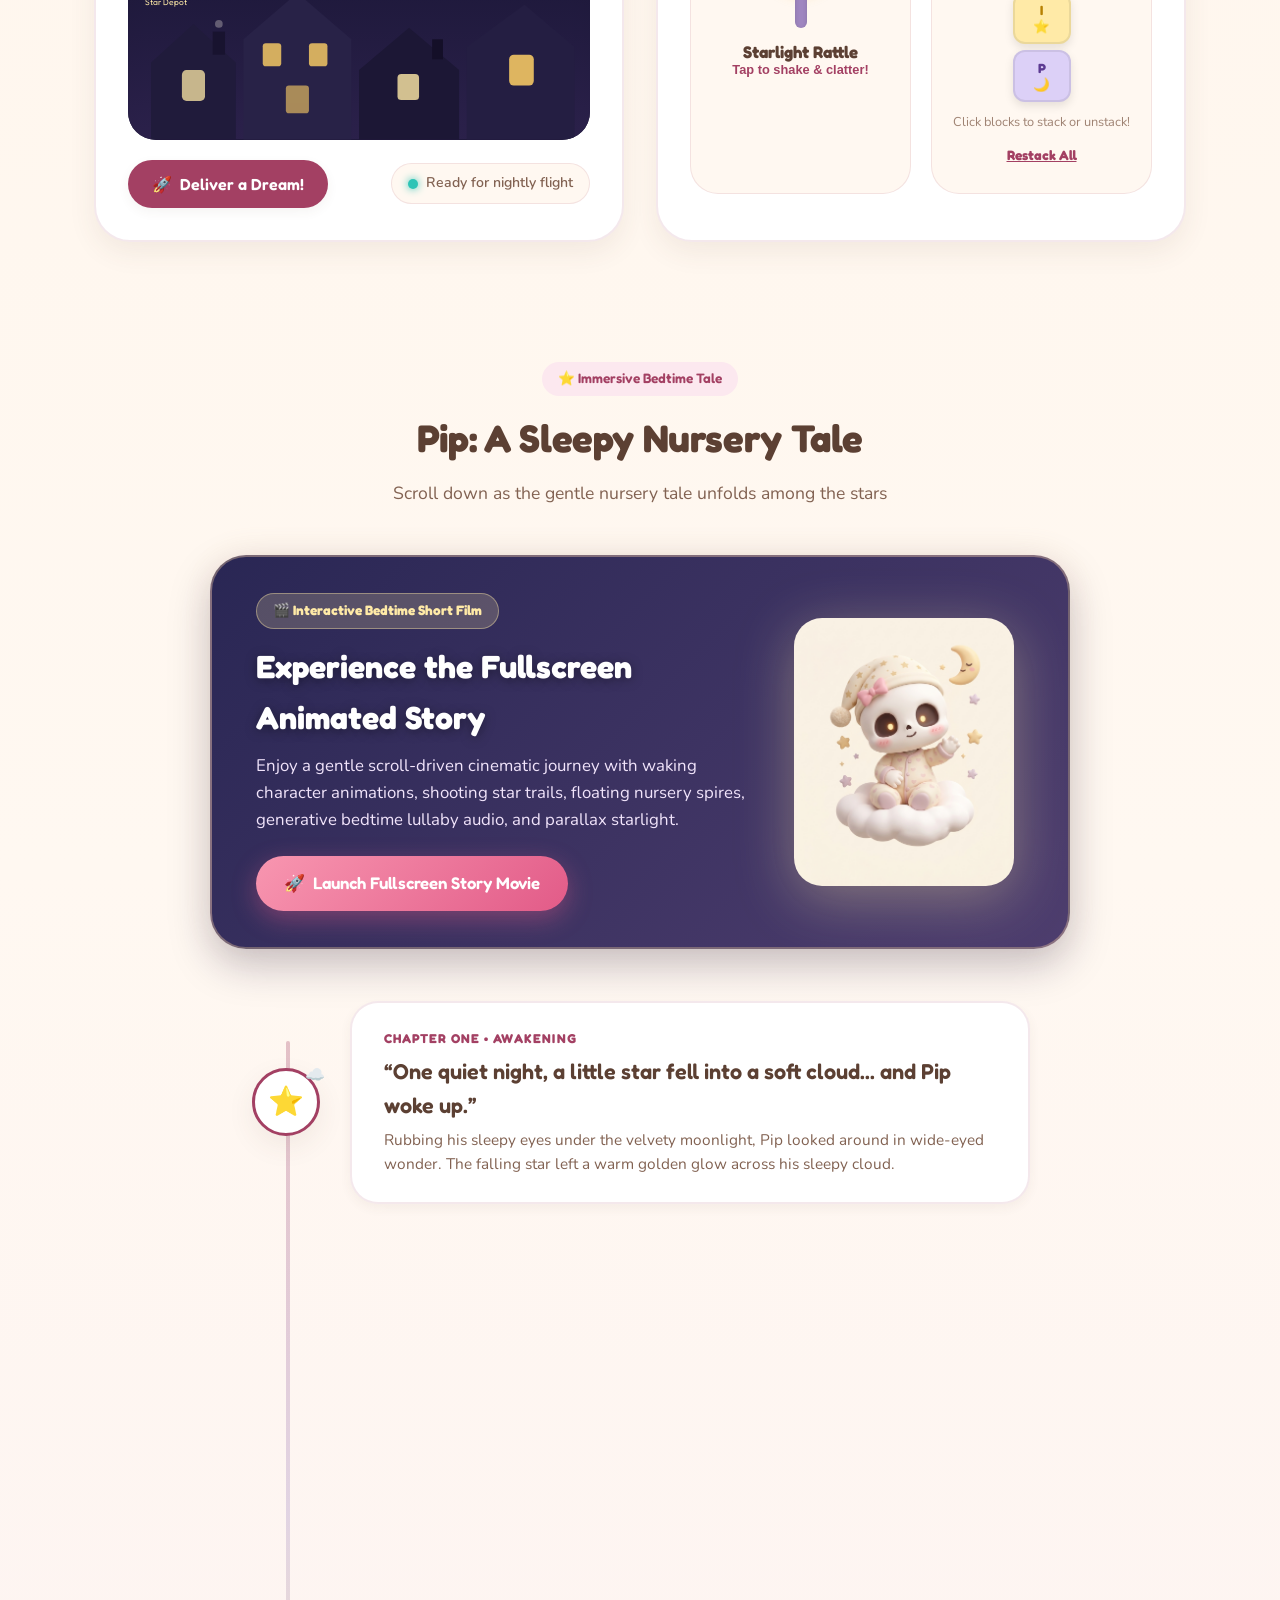
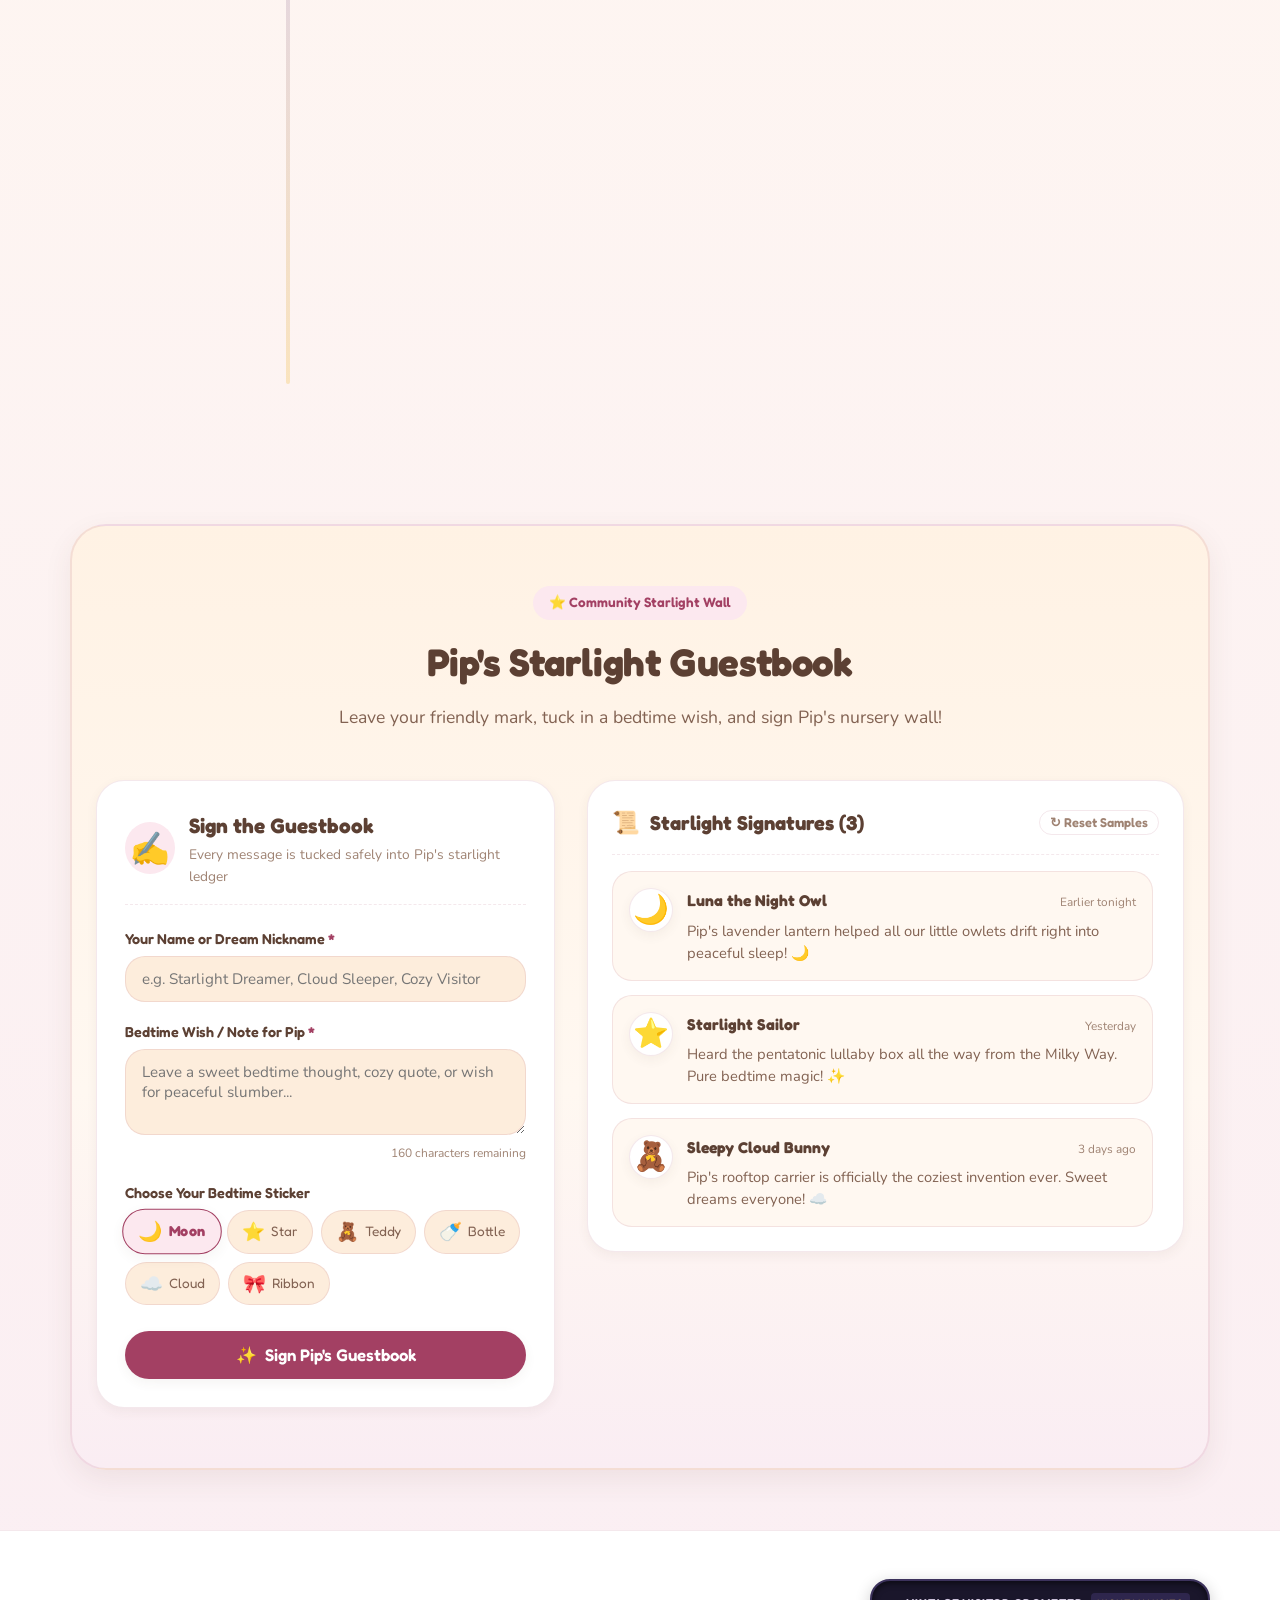
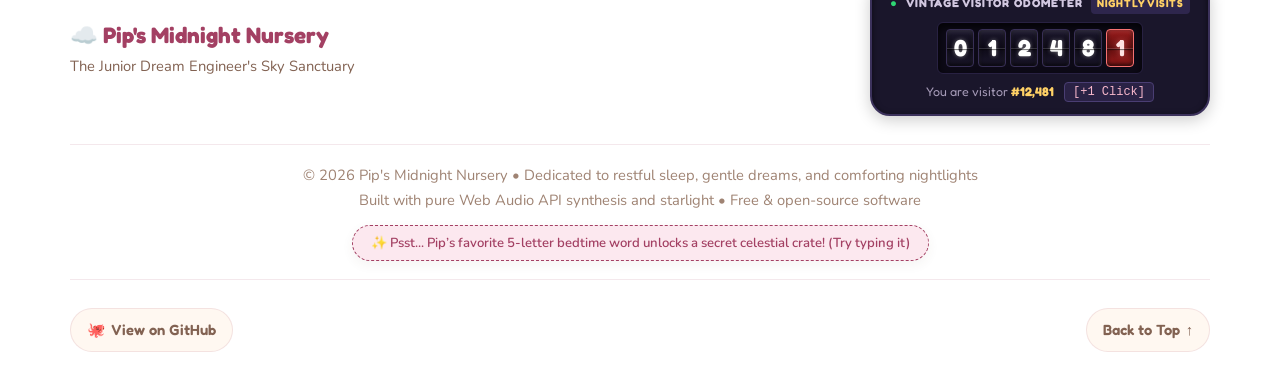
==== commit fbbf79d7: "Fix Pip's portrait eyes and remove retro web badges from footer" ====
--- a/index.html
+++ b/index.html
@@ -979,25 +979,6 @@
         </div>
       </div>
 
-      <!-- Retro Web Badges -->
-      <div class="footer-retro-badges" aria-label="Vintage early-web badges">
-        <div class="retro-badge badge-netscape">
-          <span class="badge-icon">🌐</span>
-          <span class="badge-text">NETSCAPE 4.0<br/><strong>OPTIMIZED</strong></span>
-        </div>
-        <div class="retro-badge badge-resolution">
-          <span class="badge-icon">🖥️</span>
-          <span class="badge-text">BEST AT<br/><strong>800 × 600</strong></span>
-        </div>
-        <div class="retro-badge badge-html">
-          <span class="badge-icon">✨</span>
-          <span class="badge-text">100% PURE<br/><strong>VANILLA WEB</strong></span>
-        </div>
-        <div class="retro-badge badge-hax">
-          <span class="badge-icon">🧸</span>
-          <span class="badge-text">COZY DREAMS<br/><strong>100% PEACEFUL</strong></span>
-        </div>
-      </div>
 
       <div class="footer-credits">
         <p>© 2026 Pip's Midnight Nursery • Dedicated to restful sleep, gentle dreams, and comforting nightlights</p>
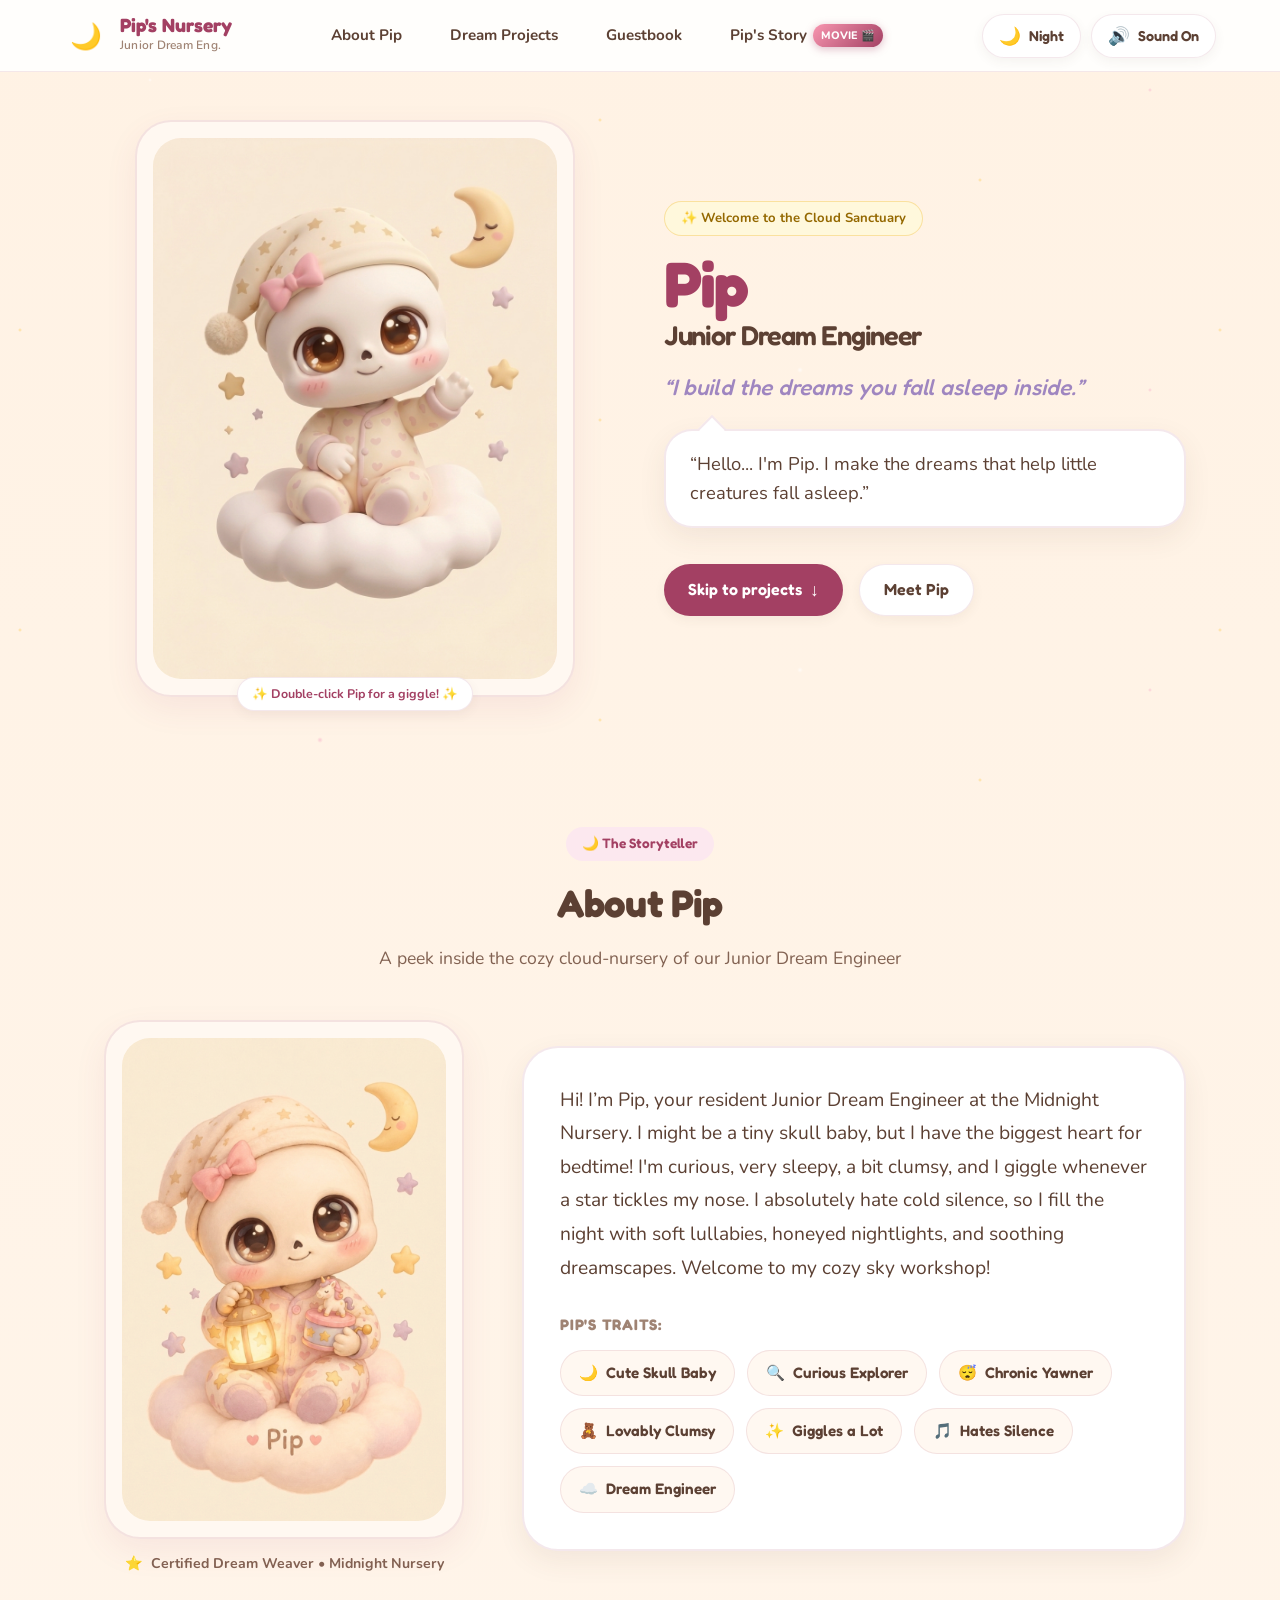
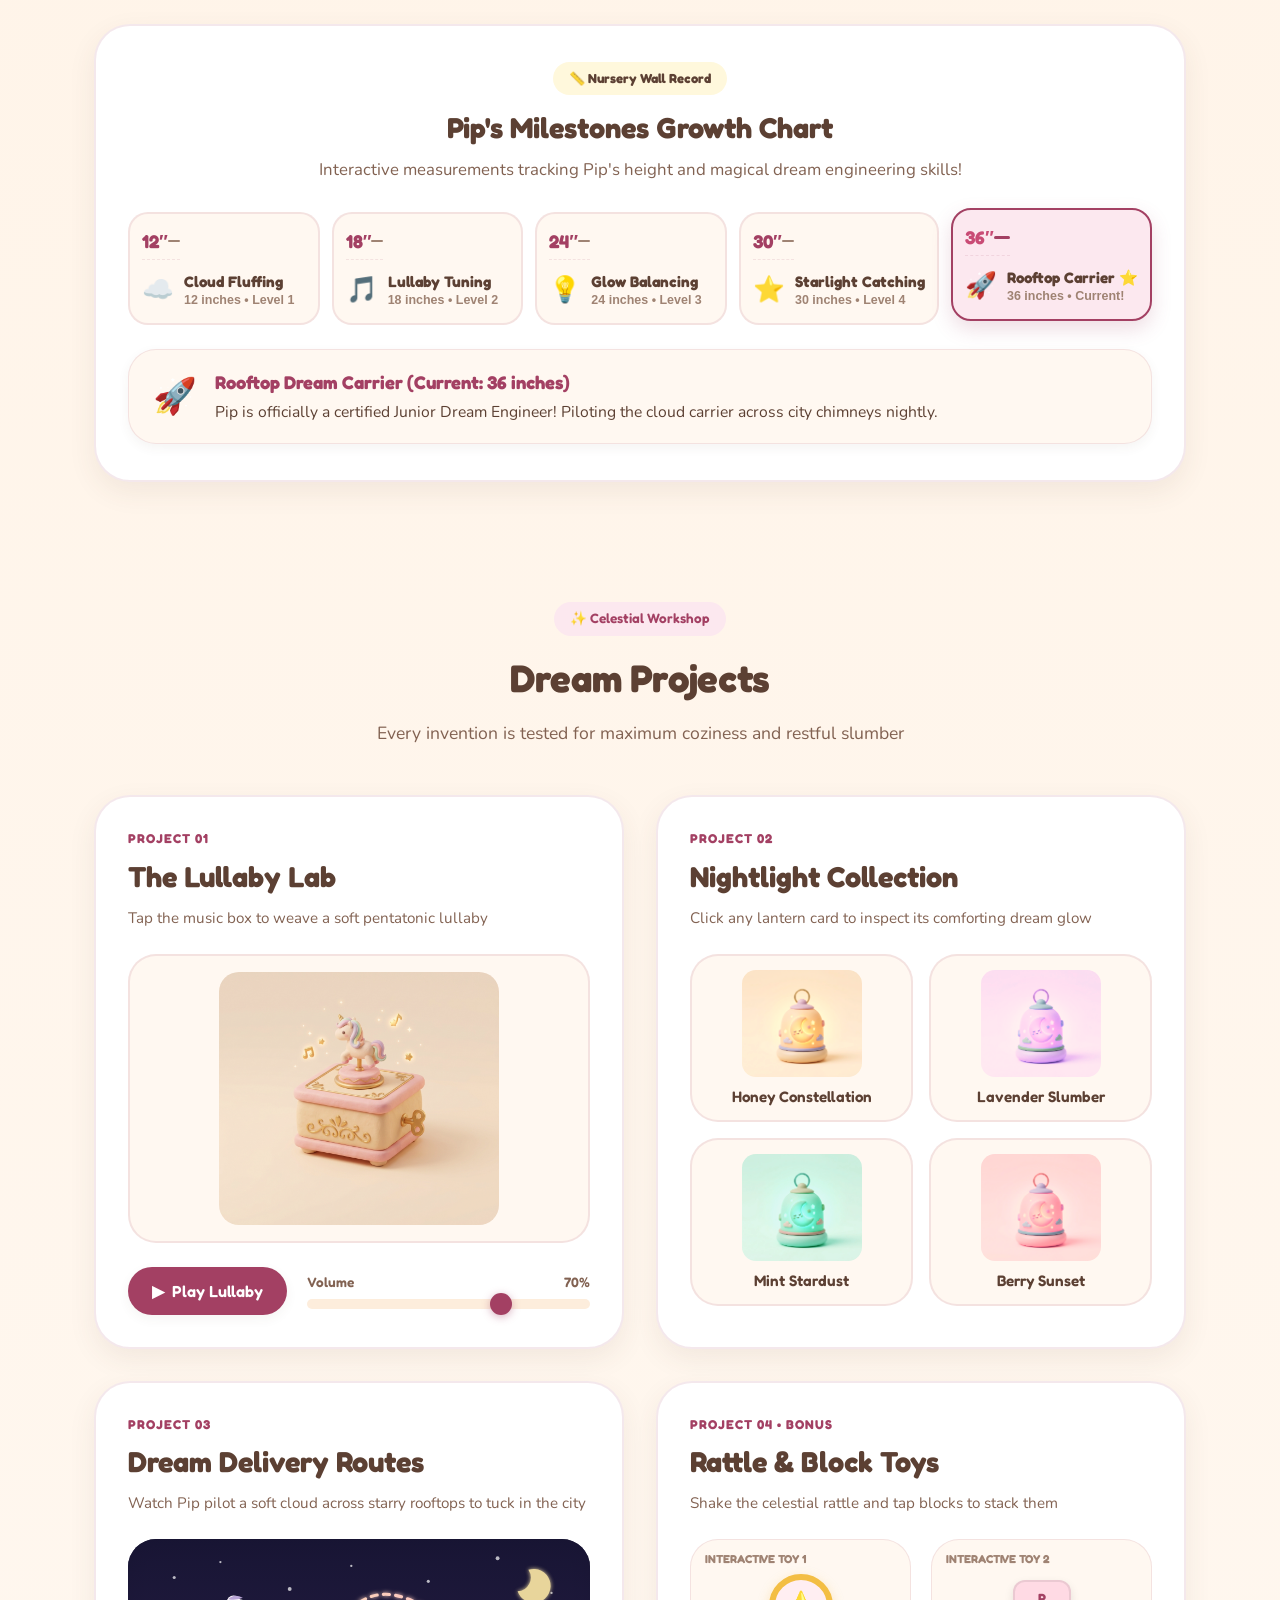
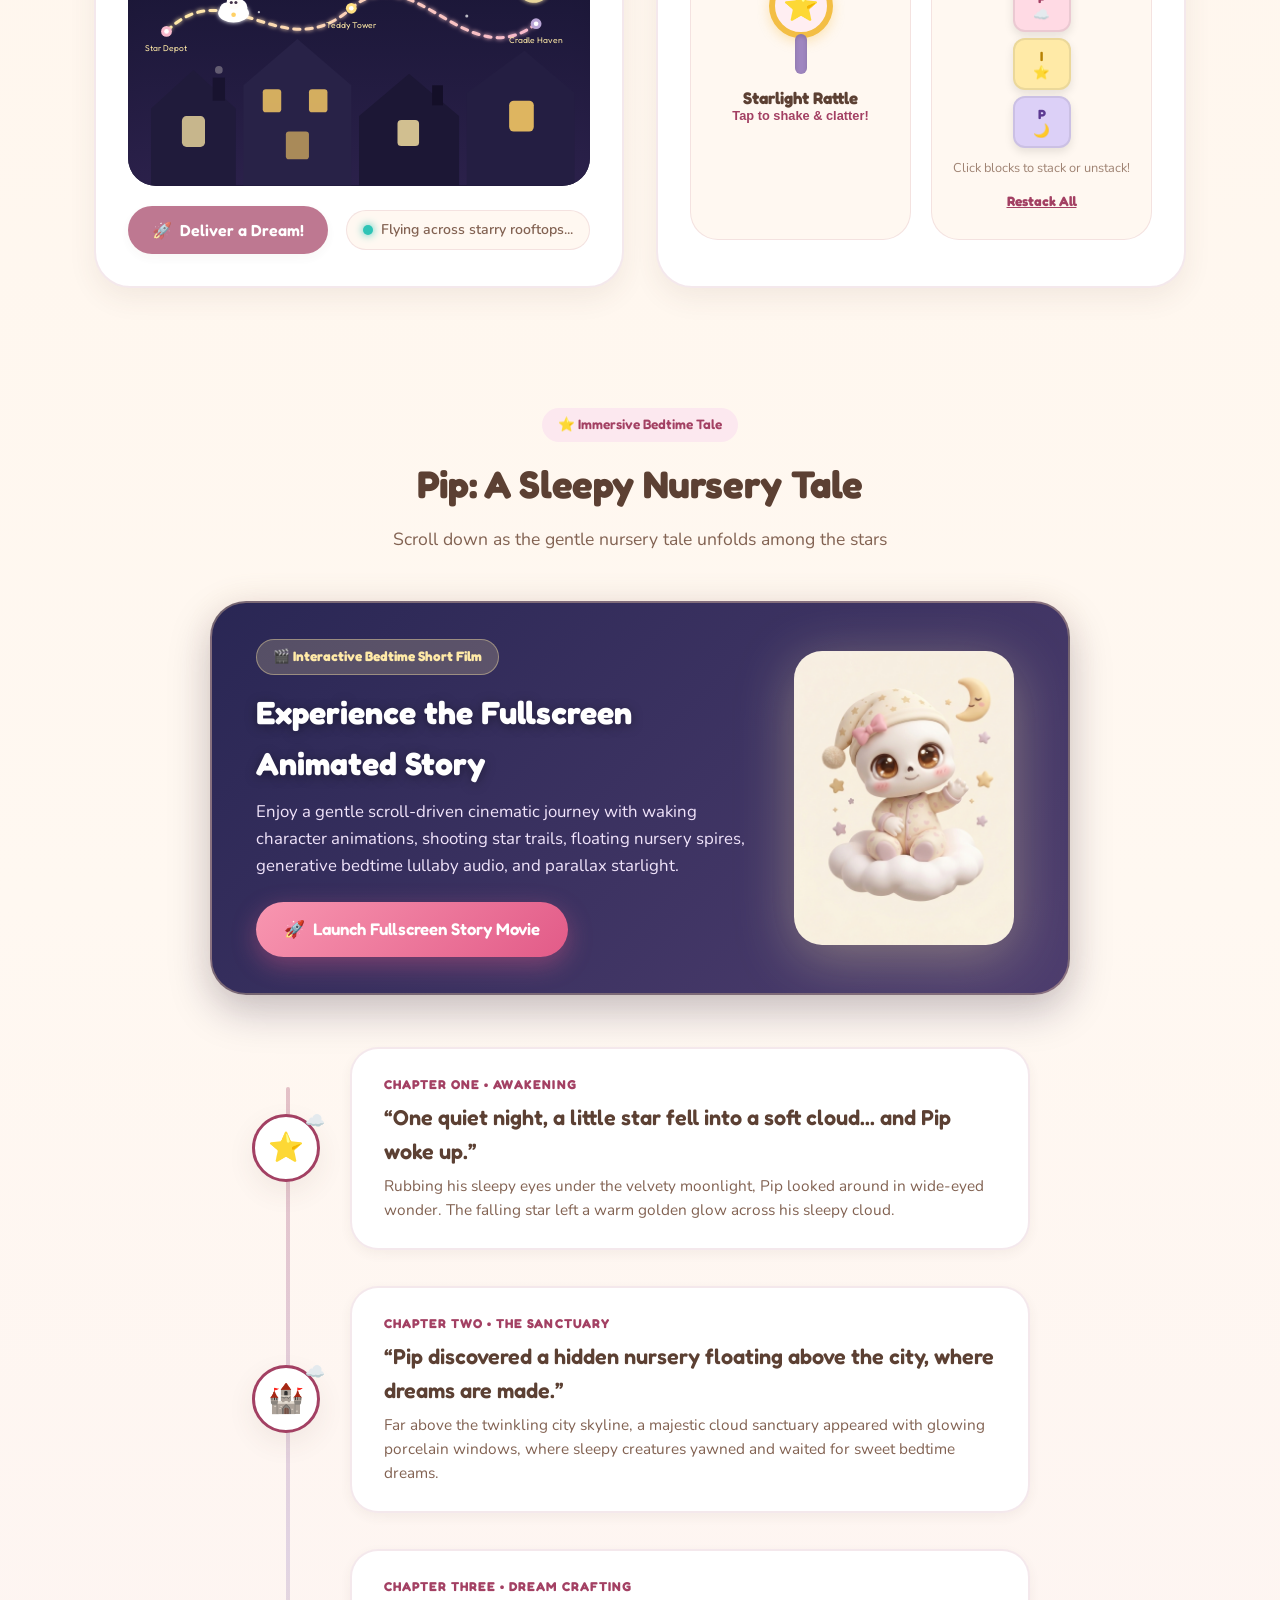
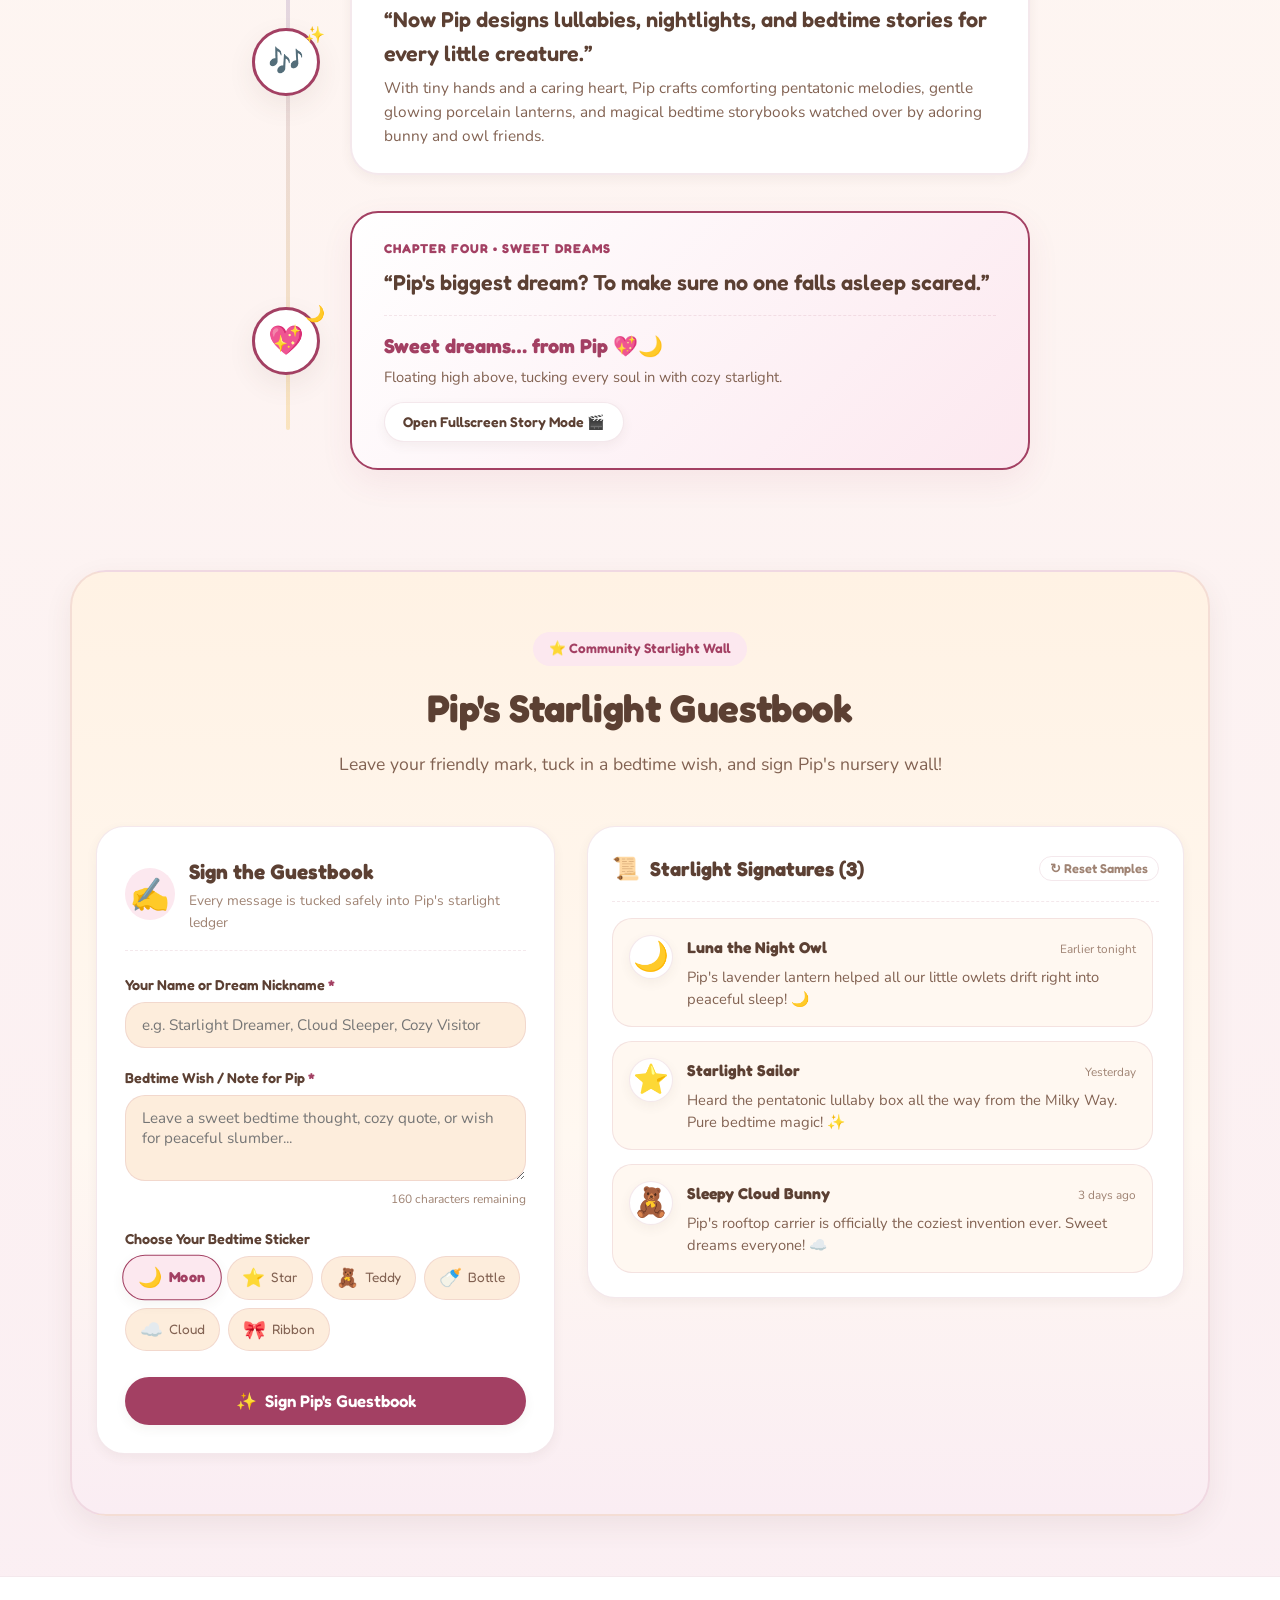
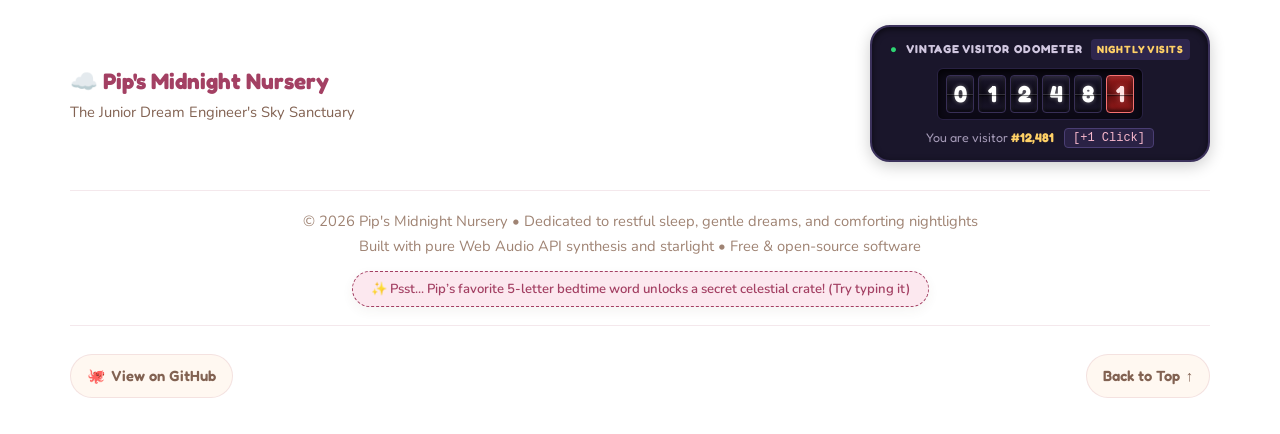
==== commit 44bfd439: "Fix Pip's eyes: replace hollow skull sockets with cute, glossy baby eyes across portrait and avatar" ====
--- a/index.html
+++ b/index.html
@@ -72,7 +72,7 @@
             <div class="pip-glow-aura" aria-hidden="true"></div>
             <!-- Main Hero Image -->
             <img 
-              src="assets/pip_avatar_cloud.png" 
+              src="assets/pip_avatar_cloud.png?v=5" 
               alt="Pip, the cute canon skull baby Junior Dream Engineer wearing a starry nightcap with pink bow, waving atop a fluffy cloud" 
               class="pip-avatar-img" 
               id="pip-avatar-img"
@@ -133,7 +133,7 @@
         <div class="about-portrait-card">
           <div class="portrait-frame">
             <img 
-              src="assets/pip_portrait.png" 
+              src="assets/pip_portrait.png?v=5" 
               alt="Official studio character portrait of Pip holding the glowing nightlight lantern and unicorn music box atop a cloud" 
               class="pip-portrait-img" 
               loading="lazy" 
@@ -677,7 +677,7 @@
         </div>
         <div class="cinema-illustration-preview">
           <img 
-            src="assets/pip_avatar_cloud.png" 
+            src="assets/pip_avatar_cloud.png?v=5" 
             alt="Pip floating peacefully on a cloud waving" 
             class="cinema-preview-img"
             width="220"
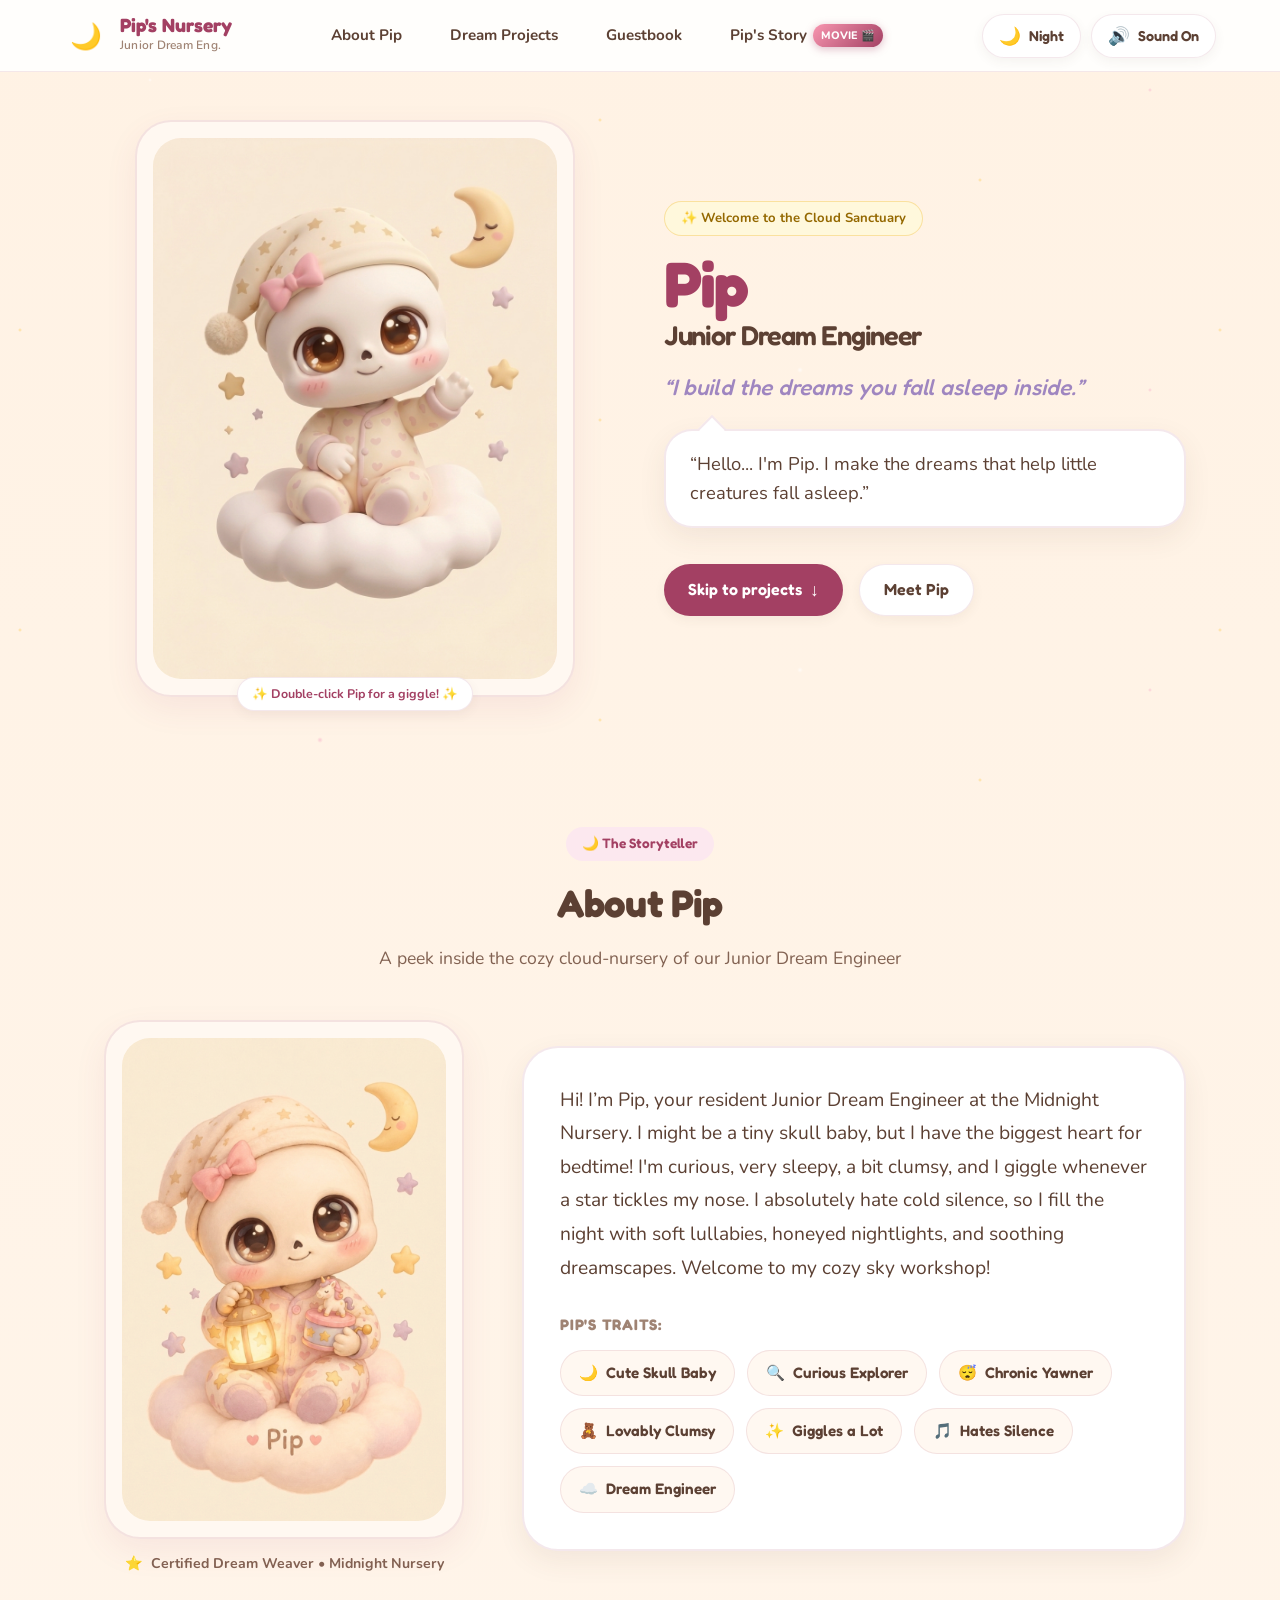
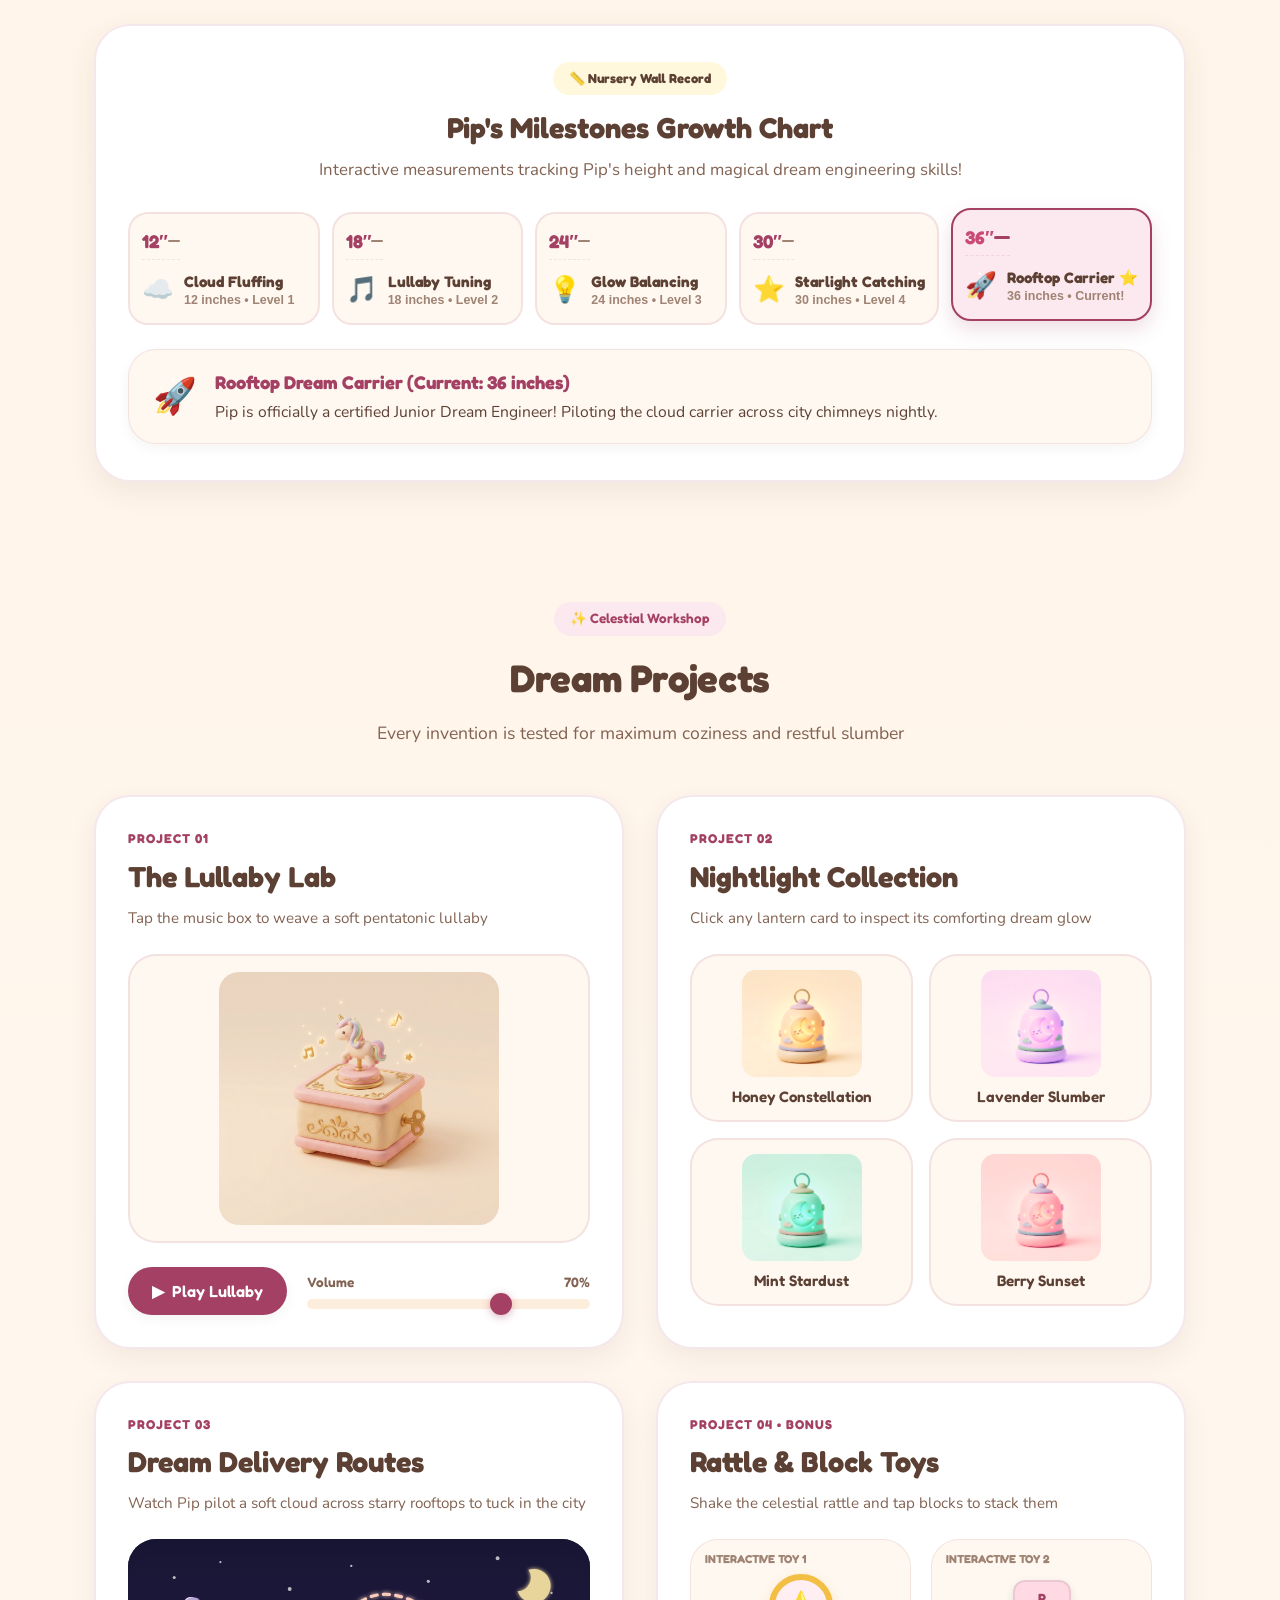
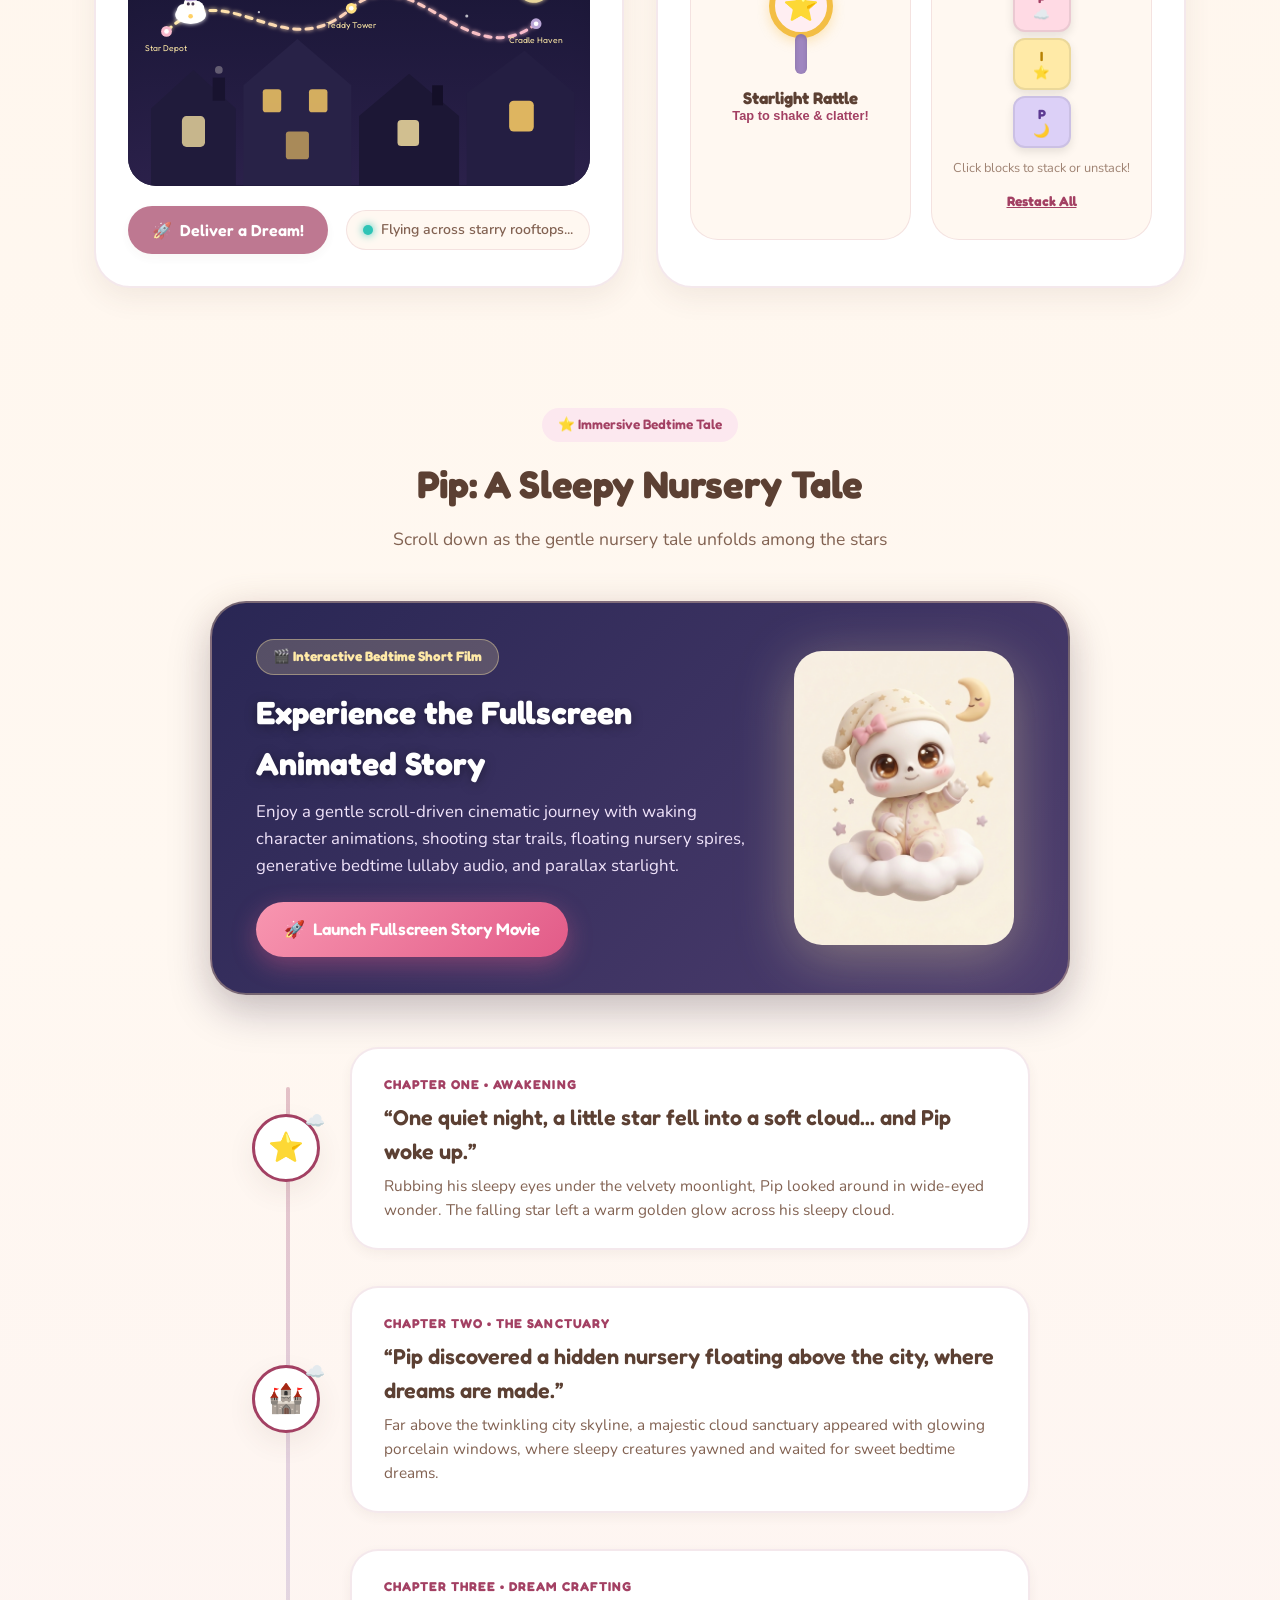
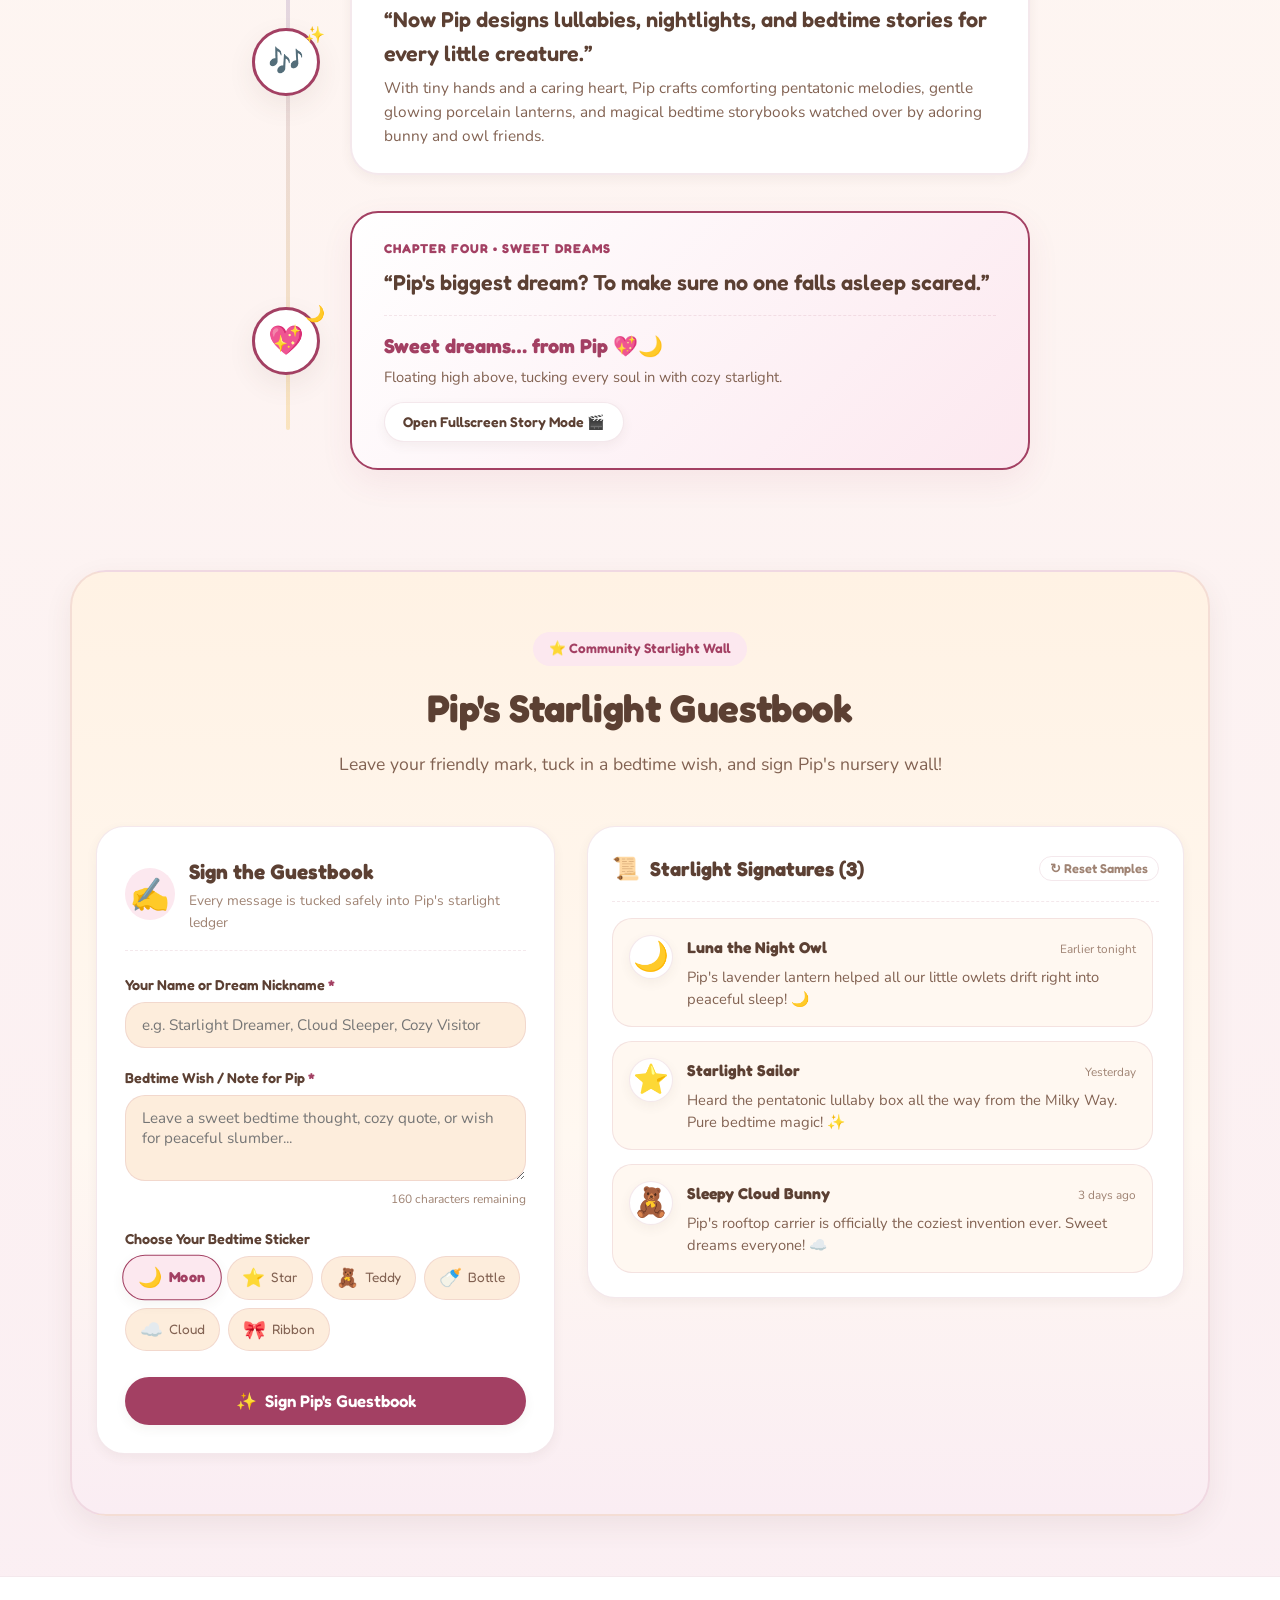
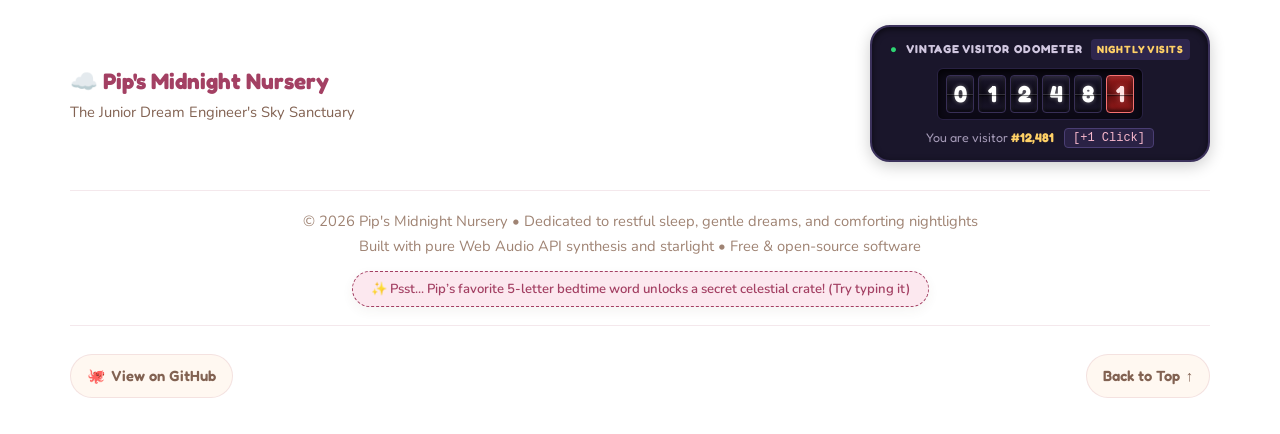
==== commit 9e8b2687: "Make website fully responsive: mobile drawer menu, fluid typography, adaptive grids, and touch targe" ====
--- a/index.html
+++ b/index.html
@@ -36,7 +36,7 @@
       </a>
 
       <!-- Navigation Links -->
-      <nav class="nav-links" aria-label="Main Navigation">
+      <nav class="nav-links" id="main-nav-links" aria-label="Main Navigation">
         <a href="#about" class="nav-link">About Pip</a>
         <a href="#projects" class="nav-link">Dream Projects</a>
         <a href="#guestbook" class="nav-link">Guestbook</a>
@@ -56,9 +56,19 @@
           <span class="control-icon" id="sound-icon">🔊</span>
           <span class="control-label" id="sound-label">Sound On</span>
         </button>
+
+        <!-- Mobile Menu Hamburger Button -->
+        <button id="mobile-menu-toggle" class="mobile-menu-btn" aria-label="Toggle navigation menu" aria-expanded="false" aria-controls="main-nav-links">
+          <span class="hamburger-line line-1"></span>
+          <span class="hamburger-line line-2"></span>
+          <span class="hamburger-line line-3"></span>
+        </button>
       </div>
     </div>
   </header>
+
+  <!-- Mobile Navigation Backdrop Overlay -->
+  <div class="mobile-nav-backdrop" id="mobile-nav-backdrop" aria-hidden="true"></div>
 
   <main id="main-content">
     <!-- ==============================================
--- a/style.css
+++ b/style.css
@@ -352,6 +352,79 @@
   transform: translateY(0);
 }
 
+/* Mobile Hamburger Button (Base) */
+.mobile-menu-btn {
+  display: none;
+  flex-direction: column;
+  justify-content: center;
+  align-items: center;
+  gap: 5px;
+  width: 44px;
+  height: 44px;
+  min-width: 44px;
+  min-height: 44px;
+  background: var(--bg-surface);
+  border: 1.5px solid var(--bg-card-border);
+  border-radius: 50%;
+  cursor: pointer;
+  padding: 0;
+  transition: all 0.25s cubic-bezier(0.2, 0.8, 0.2, 1);
+  box-shadow: var(--shadow-sm);
+  z-index: 1010;
+}
+
+.mobile-menu-btn:hover {
+  border-color: var(--accent-berry);
+  color: var(--accent-berry);
+  transform: scale(1.05);
+}
+
+.mobile-menu-btn:active {
+  transform: scale(0.95);
+}
+
+.hamburger-line {
+  display: block;
+  width: 18px;
+  height: 2.5px;
+  background-color: var(--text-primary);
+  border-radius: 2px;
+  transition: transform 0.28s cubic-bezier(0.4, 0, 0.2, 1), opacity 0.2s ease, background-color 0.25s ease;
+}
+
+.mobile-menu-btn.active .line-1 {
+  transform: translateY(7.5px) rotate(45deg);
+  background-color: var(--accent-berry);
+}
+
+.mobile-menu-btn.active .line-2 {
+  opacity: 0;
+  transform: scale(0);
+}
+
+.mobile-menu-btn.active .line-3 {
+  transform: translateY(-7.5px) rotate(-45deg);
+  background-color: var(--accent-berry);
+}
+
+/* Mobile Nav Backdrop Overlay */
+.mobile-nav-backdrop {
+  position: fixed;
+  inset: 0;
+  background: rgba(18, 14, 36, 0.55);
+  backdrop-filter: blur(6px);
+  -webkit-backdrop-filter: blur(6px);
+  opacity: 0;
+  pointer-events: none;
+  transition: opacity 0.3s ease;
+  z-index: 998;
+}
+
+.mobile-nav-backdrop.visible {
+  opacity: 1;
+  pointer-events: auto;
+}
+
 /* Chaos Mode Button Special Styling */
 .chaos-btn {
   border-color: rgba(243, 190, 68, 0.4);
@@ -2246,102 +2319,7 @@
   transform: translateY(-2px);
 }
 
-/* --------------------------------------------------------------------------
-   12. RESPONSIVENESS (Mobile & Tablet)
-   -------------------------------------------------------------------------- */
-@media (max-width: 900px) {
-  .hero-container {
-    grid-template-columns: 1fr;
-    text-align: center;
-    gap: 32px;
-  }
-
-  .hero-avatar-wrapper {
-    order: -1;
-  }
-
-  .hero-eyebrow,
-  .hero-cta-group {
-    justify-content: center;
-  }
-
-  .speech-bubble-tail {
-    left: 50%;
-    transform: translateX(-50%) rotate(45deg);
-  }
-
-  .about-grid {
-    grid-template-columns: 1fr;
-    text-align: center;
-    gap: 32px;
-  }
-
-  .about-portrait-card {
-    order: -1;
-  }
-
-  .personality-chips {
-    justify-content: center;
-  }
-
-  .projects-grid {
-    grid-template-columns: 1fr;
-  }
-
-  .modal-body {
-    grid-template-columns: 1fr;
-    text-align: center;
-    padding: 24px;
-  }
-
-  .modal-image-container {
-    max-width: 200px;
-    margin: 0 auto;
-  }
-
-  .modal-features {
-    justify-content: center;
-  }
-
-  .modal-action-btn {
-    align-self: center;
-  }
-}
-
-@media (max-width: 640px) {
-  .top-nav {
-    height: auto;
-    padding: 10px 0;
-  }
-
-  .nav-container {
-    flex-wrap: wrap;
-    justify-content: space-between;
-  }
-
-  .nav-links {
-    display: none; /* Keep top bar clean on small phones */
-  }
-
-  .hero-title {
-    font-size: 3rem;
-  }
-
-  .hero-subtitle {
-    font-size: 1.3rem;
-  }
-
-  .toys-workbench {
-    grid-template-columns: 1fr;
-  }
-
-  .footer-top,
-  .footer-bottom {
-    flex-direction: column;
-    text-align: center;
-    gap: 16px;
-  }
-}
+/* Full Responsive Design styles are declared at the end of the stylesheet for correct CSS cascade ordering */
 
 /* --------------------------------------------------------------------------
    11. HACKATHON STATUS BAR & COUNTDOWN TIMER
@@ -2851,9 +2829,539 @@
   word-break: break-word;
 }
 
-@media (max-width: 900px) {
+/* ==========================================================================
+   14. COMPREHENSIVE RESPONSIVE DESIGN (Desktop, Tablet, Mobile)
+   ========================================================================== */
+
+/* --------------------------------------------------------------------------
+   A. LAPTOPS & TABLETS LANDSCAPE (max-width: 1080px)
+   -------------------------------------------------------------------------- */
+@media (max-width: 1080px) {
+  .section {
+    padding: 70px 24px;
+  }
+
+  .nav-container {
+    padding: 0 20px;
+  }
+
+  .about-grid {
+    grid-template-columns: 320px 1fr;
+    gap: 28px;
+  }
+
+  .projects-grid {
+    gap: 24px;
+  }
+
+  .guestbook-container {
+    grid-template-columns: 1fr 1.1fr;
+    gap: 24px;
+  }
+}
+
+/* --------------------------------------------------------------------------
+   B. TABLETS PORTRAIT & MEDIUM SCREENS (max-width: 860px)
+   -------------------------------------------------------------------------- */
+@media (max-width: 860px) {
+  /* Mobile Navigation Drawer Activation */
+  .mobile-menu-btn {
+    display: flex;
+  }
+
+  .nav-links {
+    position: fixed;
+    top: 72px;
+    left: 16px;
+    right: 16px;
+    background: var(--bg-surface-translucent);
+    backdrop-filter: blur(24px);
+    -webkit-backdrop-filter: blur(24px);
+    border: 2px solid var(--bg-card-border);
+    border-radius: var(--radius-xl);
+    padding: 20px;
+    box-shadow: 0 16px 48px rgba(0, 0, 0, 0.25), var(--card-glow);
+    display: flex;
+    flex-direction: column;
+    gap: 10px;
+    opacity: 0;
+    pointer-events: none;
+    transform: translateY(-14px) scale(0.97);
+    transition: opacity 0.28s cubic-bezier(0.16, 1, 0.3, 1), transform 0.28s cubic-bezier(0.16, 1, 0.3, 1);
+    z-index: 1000;
+  }
+
+  .nav-links.open {
+    opacity: 1;
+    pointer-events: auto;
+    transform: translateY(0) scale(1);
+  }
+
+  .nav-link {
+    width: 100%;
+    padding: 14px 20px;
+    font-size: 1.05rem;
+    border-radius: var(--radius-md);
+    background: var(--bg-primary);
+    border: 1.5px solid var(--bg-card-border);
+    justify-content: space-between;
+    box-sizing: border-box;
+  }
+
+  .nav-link:hover,
+  .nav-link:focus-visible {
+    background: var(--accent-berry-light);
+    border-color: var(--accent-berry);
+    transform: translateX(4px);
+  }
+
+  /* Hero Section Stacking */
+  .hero-container {
+    grid-template-columns: 1fr;
+    text-align: center;
+    gap: 36px;
+  }
+
+  .hero-avatar-wrapper {
+    order: -1;
+  }
+
+  .pip-hero-card {
+    max-width: min(400px, 88vw);
+    margin: 0 auto;
+  }
+
+  .hero-eyebrow,
+  .hero-cta-group {
+    justify-content: center;
+  }
+
+  .speech-bubble {
+    max-width: 560px;
+    margin: 0 auto 16px auto;
+  }
+
+  .speech-bubble-tail {
+    left: 50%;
+    transform: translateX(-50%) rotate(45deg);
+  }
+
+  /* About Section Stacking */
+  .about-grid {
+    grid-template-columns: 1fr;
+    text-align: center;
+    gap: 32px;
+  }
+
+  .about-portrait-card {
+    order: -1;
+  }
+
+  .portrait-frame {
+    max-width: min(340px, 88vw);
+    margin: 0 auto;
+  }
+
+  .personality-chips {
+    justify-content: center;
+  }
+
+  /* Growth Milestones Track */
+  .growth-ruler-track {
+    grid-template-columns: repeat(2, 1fr);
+    gap: 14px;
+  }
+
+  /* Projects Section Stacking */
+  .projects-grid {
+    grid-template-columns: 1fr;
+    max-width: 680px;
+    margin: 0 auto;
+  }
+
+  /* Story Cinema Callout */
+  .story-cinema-banner {
+    grid-template-columns: 1fr;
+    text-align: center;
+    gap: 28px;
+    padding: 32px 24px;
+  }
+
+  .cinema-cta-wrap {
+    justify-content: center;
+  }
+
+  .cinema-preview-img {
+    max-width: 190px;
+    margin: 0 auto;
+  }
+
+  /* Guestbook Stacking */
   .guestbook-container {
     grid-template-columns: 1fr;
+    gap: 28px;
+    max-width: 680px;
+    margin: 0 auto;
+  }
+
+  /* Modal Dialogs */
+  .modal-body {
+    grid-template-columns: 1fr;
+    text-align: center;
+    padding: 28px 20px;
+    gap: 20px;
+  }
+
+  .modal-image-container {
+    max-width: 220px;
+    margin: 0 auto;
+  }
+
+  .modal-features {
+    justify-content: center;
+  }
+
+  .modal-action-btn {
+    align-self: center;
+  }
+}
+
+/* --------------------------------------------------------------------------
+   C. SMARTPHONES & LARGE MOBILES (max-width: 640px)
+   -------------------------------------------------------------------------- */
+@media (max-width: 640px) {
+  .section {
+    padding: 50px 16px;
+  }
+
+  /* Header Compactness */
+  .top-nav {
+    height: 62px;
+  }
+
+  .nav-container {
+    padding: 0 14px;
+    gap: 10px;
+  }
+
+  .brand-title {
+    font-size: 1.1rem;
+  }
+
+  .brand-badge {
+    display: none; /* Keep header strictly 1 line */
+  }
+
+  .secret-moon-btn {
+    width: 38px;
+    height: 38px;
+    font-size: 1.4rem;
+  }
+
+  /* Show icons only on action buttons for compact fit */
+  .control-btn {
+    padding: 8px;
+    width: 40px;
+    height: 40px;
+    min-width: 40px;
+    justify-content: center;
+  }
+
+  .control-btn .control-label {
+    display: none;
+  }
+
+  /* Typography Sizing */
+  .hero-title {
+    font-size: clamp(2.4rem, 10vw, 3.2rem);
+  }
+
+  .hero-subtitle {
+    font-size: 1.25rem;
+  }
+
+  .hero-tagline {
+    font-size: 1.05rem;
+  }
+
+  .hero-cta-group {
+    flex-direction: column;
+    width: 100%;
+    max-width: 320px;
+    margin: 0 auto;
+    gap: 12px;
+  }
+
+  .hero-cta-group .btn {
+    width: 100%;
+    justify-content: center;
+  }
+
+  .speech-bubble {
+    padding: 16px 20px;
+    font-size: 1.02rem;
+  }
+
+  .pip-hero-card {
+    padding: 14px;
+  }
+
+  .pip-hint-badge {
+    font-size: 0.76rem;
+    padding: 4px 10px;
+  }
+
+  /* Milestones on Mobile */
+  .growth-ruler-track {
+    grid-template-columns: 1fr;
+    gap: 10px;
+  }
+
+  .growth-milestone-btn {
+    width: 100%;
+    padding: 12px 16px;
+  }
+
+  .growth-detail-bubble {
+    flex-direction: column;
+    text-align: center;
+    gap: 10px;
+    padding: 18px 16px;
+  }
+
+  /* Project Cards on Mobile */
+  .project-card {
+    padding: 22px 18px;
+  }
+
+  .project-card-title {
+    font-size: 1.35rem;
+  }
+
+  .lullaby-controls {
+    flex-direction: column;
+    align-items: stretch;
+    gap: 16px;
+  }
+
+  .lullaby-btn {
+    width: 100%;
+    justify-content: center;
+  }
+
+  .volume-slider-wrap {
+    width: 100%;
+  }
+
+  .custom-slider {
+    width: 100%;
+  }
+
+  /* Toys Workbench */
+  .toys-workbench {
+    grid-template-columns: 1fr;
+    gap: 18px;
+  }
+
+  /* Story Timeline on Mobile */
+  .story-scene {
+    grid-template-columns: 56px 1fr;
+    gap: 14px;
+    padding: 18px 16px;
+  }
+
+  .scene-icon-wrap {
+    width: 52px;
+    height: 52px;
+    font-size: 1.5rem;
+  }
+
+  .scene-quote {
+    font-size: 1.15rem;
+  }
+
+  /* Guestbook Form */
+  .guestbook-form-card,
+  .guestbook-wall-wrapper {
+    padding: 20px 16px;
+  }
+
+  .form-input,
+  .form-textarea {
+    font-size: 16px; /* Prevents auto-zoom in iOS Safari */
+    padding: 12px 14px;
+  }
+
+  /* Footer on Mobile */
+  .footer-top {
+    flex-direction: column;
+    text-align: center;
+    gap: 24px;
+  }
+
+  .footer-bottom {
+    flex-direction: column;
+    text-align: center;
+    gap: 14px;
+  }
+
+  .footer-link-btn,
+  .back-to-top-btn {
+    width: 100%;
+    max-width: 280px;
+    margin: 0 auto;
+    justify-content: center;
+  }
+
+  /* Modals on Mobile */
+  .modal-card {
+    width: 94%;
+    max-height: 88vh;
+    padding: 6px;
+    border-radius: var(--radius-lg);
+  }
+
+  .modal-body {
+    padding: 20px 14px;
+  }
+
+  .modal-title {
+    font-size: 1.35rem;
+  }
+
+  .modal-action-btn {
+    width: 100%;
+    justify-content: center;
+  }
+}
+
+/* --------------------------------------------------------------------------
+   D. SMALL MOBILES & NARROW SCREENS (max-width: 420px)
+   -------------------------------------------------------------------------- */
+@media (max-width: 420px) {
+  .section {
+    padding: 40px 12px;
+  }
+
+  .nav-container {
+    padding: 0 10px;
+  }
+
+  .nav-brand {
+    gap: 8px;
+  }
+
+  .brand-title {
+    font-size: 1rem;
+  }
+
+  .section-title {
+    font-size: 1.8rem;
+  }
+
+  .section-subtitle {
+    font-size: 0.9rem;
+  }
+
+  .speech-bubble {
+    font-size: 0.95rem;
+    padding: 14px 16px;
+  }
+
+  .pip-hero-card,
+  .portrait-frame {
+    padding: 10px;
+    border-radius: var(--radius-lg);
+  }
+
+  /* Lanterns on Smallest Screens: 1 clean column */
+  .lanterns-grid {
+    grid-template-columns: 1fr;
+    gap: 12px;
+  }
+
+  .lantern-item-btn {
+    flex-direction: row;
+    padding: 12px;
+    text-align: left;
+    justify-content: flex-start;
+  }
+
+  .lantern-img-frame {
+    width: 72px;
+    height: 72px;
+    flex-shrink: 0;
+  }
+
+  .lantern-name {
+    font-size: 0.95rem;
+  }
+
+  /* Delivery Routes Map */
+  .routes-actions-bar {
+    flex-direction: column;
+    align-items: stretch;
+    gap: 12px;
+  }
+
+  .deliver-btn {
+    width: 100%;
+    justify-content: center;
+  }
+
+  .delivery-status-pill {
+    width: 100%;
+    justify-content: center;
+    box-sizing: border-box;
+  }
+
+  /* Story Scene Vertical Stack */
+  .story-scene {
+    grid-template-columns: 1fr;
+    text-align: center;
+    gap: 12px;
+  }
+
+  .scene-visual-frame {
+    margin: 0 auto;
+  }
+
+  /* Guestbook Stickers Grid */
+  .sticker-selector {
+    display: grid;
+    grid-template-columns: repeat(3, 1fr);
+    gap: 6px;
+  }
+
+  .sticker-chip {
+    padding: 6px 4px;
+    font-size: 0.76rem;
+    justify-content: center;
+  }
+
+  .sticker-emoji {
+    font-size: 1rem;
+  }
+
+  /* Vintage Odometer on Narrow Phones */
+  .odometer-display {
+    padding: 4px 6px;
+    gap: 2px;
+  }
+
+  .odometer-wheel {
+    width: 22px;
+    height: 32px;
+  }
+
+  .odometer-digit {
+    font-size: 0.95rem;
+  }
+
+  .odometer-sub {
+    flex-direction: column;
+    gap: 4px;
+    text-align: center;
   }
 }
 
